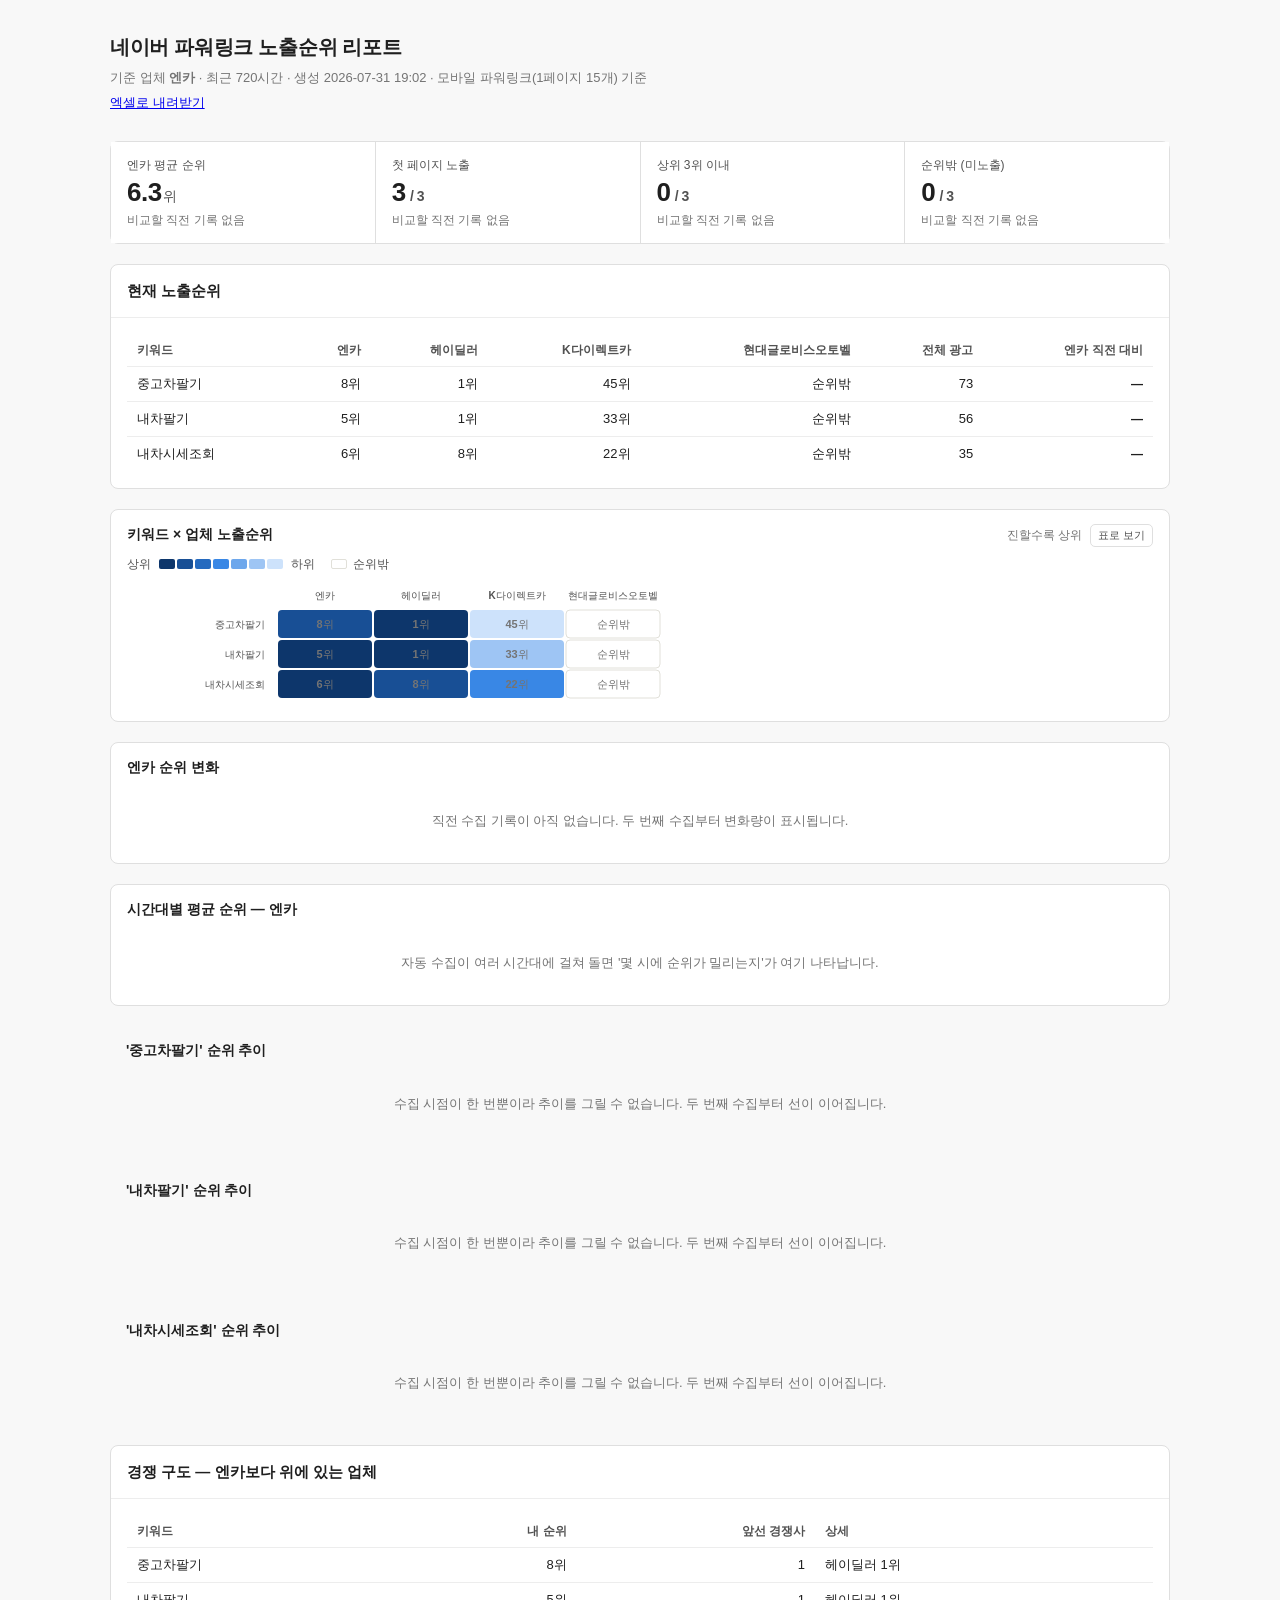
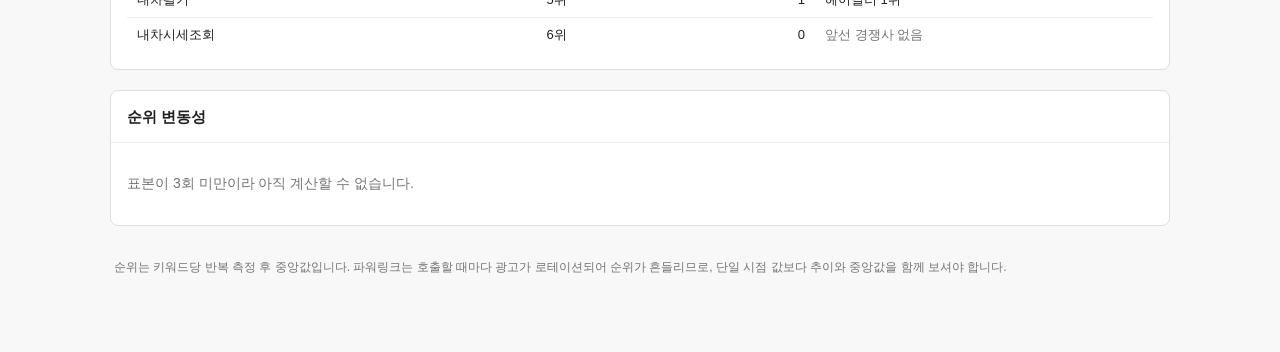
==== docs/index.html @ 8f5a3d75 "GitHub Actions 매시 수집 + Pages 정적 리포트 배포 서버 없이 수집하고 리포트를 굽는 CLI(app.cli)를 추가했다. 이력은 SQLite 대신 JSONL 로 " ====
<!doctype html>
<html lang="ko">
<head>
<meta charset="utf-8" />
<meta name="viewport" content="width=device-width, initial-scale=1" />
<title>파워링크 노출순위 리포트 — 엔카</title>
<style>
:root {
  color-scheme: light;
  --bg: oklch(0.978 0 0);
  --surface: oklch(1 0 0);
  --surface-sunk: oklch(0.962 0 0);
  --line: oklch(0.905 0 0);
  --line-soft: oklch(0.945 0 0);
  --ink: oklch(0.24 0 0);
  --ink-2: oklch(0.44 0 0);
  --ink-3: oklch(0.56 0 0);
  --accent: oklch(0.53 0.155 34);
  --radius: 8px;
}
@media (prefers-color-scheme: dark) {
  :root {
    color-scheme: dark;
    --bg: oklch(0.185 0 0);
    --surface: oklch(0.225 0 0);
    --surface-sunk: oklch(0.205 0 0);
    --line: oklch(0.325 0 0);
    --line-soft: oklch(0.275 0 0);
    --ink: oklch(0.945 0 0);
    --ink-2: oklch(0.80 0 0);
    --ink-3: oklch(0.685 0 0);
    --accent: oklch(0.72 0.14 38);
  }
}
* , *::before, *::after { box-sizing: border-box; }
body {
  margin: 0; background: var(--bg); color: var(--ink);
  font-family: -apple-system, BlinkMacSystemFont, "Segoe UI", "Pretendard",
               "Malgun Gothic", "Apple SD Gothic Neo", Roboto, sans-serif;
  font-size: 0.875rem; line-height: 1.55; -webkit-font-smoothing: antialiased;
}
main { max-width: 1100px; margin: 0 auto; padding: 2rem 1.25rem 4rem; display: grid; gap: 1.25rem; }
header.rpt { display: grid; gap: 0.3125rem; padding-bottom: 0.5rem; }
header.rpt h1 { margin: 0; font-size: 1.25rem; font-weight: 640; letter-spacing: -0.015em; }
header.rpt p { margin: 0; color: var(--ink-3); font-size: 0.8125rem; }
section.card { background: var(--surface); border: 1px solid var(--line); border-radius: var(--radius); }
section.card > h2 {
  margin: 0; padding: 0.875rem 1rem; font-size: 0.9375rem; font-weight: 620;
  border-bottom: 1px solid var(--line-soft);
}
.plain { padding: 1rem; overflow-x: auto; }
.plain table { width: 100%; border-collapse: collapse; font-size: 0.8125rem; }
.plain th, .plain td {
  padding: 0.4375rem 0.625rem; text-align: right; white-space: nowrap;
  border-bottom: 1px solid var(--line-soft);
}
.plain th:first-child, .plain td:first-child { text-align: left; }
.plain thead th { color: var(--ink-2); font-weight: 600; font-size: 0.75rem; }
.plain td { font-variant-numeric: tabular-nums; }
.plain tbody tr:last-child td { border-bottom: 0; }
.muted { color: var(--ink-3); }
.foot { color: var(--ink-3); font-size: 0.75rem; padding: 0 0.25rem; }
.trend-stack { display: grid; gap: 1.25rem; }
@media print {
  body { background: #fff; }
  section.card { break-inside: avoid; border-color: #ddd; }
  .viz-toggle { display: none; }
}
</style>
<style>/* ───────────────────────────────────────────────────────────────────────────
   시각화 토큰 & 차트 크롬.
   index.html 과 단독 HTML 리포트가 같은 파일을 공유한다.

   범주형 팔레트는 validate_palette.js 로 검증했다.
     라이트(표면 #ffffff) : 밝기대·채도·CVD 분리·정상시야 분리 통과,
                            aqua/yellow/magenta 는 3:1 미만 → 직접 라벨 + 표 보기로 보완
     다크 (표면 #1c1c1c) : 전 항목 통과
   슬롯 순서 자체가 CVD 안전장치이므로 임의로 바꾸지 말 것.
   ─────────────────────────────────────────────────────────────────────────── */

.viz {
  --viz-s1: #2a78d6;  /* blue    — 기준 업체 */
  --viz-s2: #eb6834;  /* orange  */
  --viz-s3: #1baf7a;  /* aqua    */
  --viz-s4: #eda100;  /* yellow  */
  --viz-s5: #e87ba4;  /* magenta */
  --viz-s6: #008300;  /* green   */
  --viz-s7: #4a3aa7;  /* violet  */
  --viz-s8: #e34948;  /* red     */

  /* 단일 색상 순차 램프 (히트맵·덤벨). 값이 클수록 진하다. */
  --viz-q1: #cde2fb;
  --viz-q2: #9ec5f4;
  --viz-q3: #6da7ec;
  --viz-q4: #3987e5;
  --viz-q5: #256abf;
  --viz-q6: #184f95;
  --viz-q7: #0d366b;

  --viz-before: #86b6ef;   /* 덤벨: 직전 */
  --viz-after:  #1c5cab;   /* 덤벨: 현재 */

  --viz-good: #006300;     /* 순위 상승 */
  --viz-bad:  #d03b3b;     /* 순위 하락 */

  --viz-ink:   var(--ink, #0b0b0b);
  --viz-ink-2: var(--ink-2, #52514e);
  --viz-muted: var(--ink-3, #898781);
  --viz-grid:  #e1e0d9;
  --viz-axis:  #c3c2b7;
  --viz-surface: var(--surface, #ffffff);
}

@media (prefers-color-scheme: dark) {
  .viz {
    --viz-s1: #3987e5;
    --viz-s2: #d95926;
    --viz-s3: #199e70;
    --viz-s4: #c98500;
    --viz-s5: #d55181;
    --viz-s6: #008300;
    --viz-s7: #9085e9;
    --viz-s8: #e66767;

    --viz-q1: #0d366b;
    --viz-q2: #184f95;
    --viz-q3: #256abf;
    --viz-q4: #3987e5;
    --viz-q5: #6da7ec;
    --viz-q6: #9ec5f4;
    --viz-q7: #cde2fb;

    --viz-before: #256abf;
    --viz-after:  #9ec5f4;

    --viz-good: #0ca30c;
    --viz-bad:  #d03b3b;

    --viz-grid: #2c2c2a;
    --viz-axis: #383835;
  }
}

/* ────────────────────────────────────────────────────────────── 차트 공통 */
.viz svg { display: block; width: 100%; height: auto; overflow: visible; }
.viz text { font-family: inherit; fill: var(--viz-muted); font-size: 10px; }
.viz .v-label { fill: var(--viz-ink-2); font-size: 10px; font-weight: 560; }
.viz .v-grid { stroke: var(--viz-grid); stroke-width: 1; }
.viz .v-axis { stroke: var(--viz-axis); stroke-width: 1; }
.viz .v-thresh { stroke: var(--viz-axis); stroke-width: 1; stroke-dasharray: 4 4; }
.viz .v-line { fill: none; stroke-width: 2; stroke-linejoin: round; stroke-linecap: round; }
.viz .v-dot { stroke: var(--viz-surface); stroke-width: 2; }
.viz .v-hit { fill: transparent; cursor: crosshair; }

.viz-legend {
  display: flex; flex-wrap: wrap; gap: 0.25rem 1rem;
  padding: 0 1rem 0.625rem;
}
.viz-legend button {
  display: inline-flex; align-items: center; gap: 0.375rem;
  background: none; border: 0; padding: 0.125rem 0;
  font-size: 0.75rem; color: var(--viz-ink-2); cursor: pointer;
  border-radius: 3px;
}
.viz-legend button[aria-pressed="false"] { color: var(--viz-muted); opacity: 0.55; }
.viz-legend button:focus-visible { outline: 2px solid var(--accent, #2a78d6); outline-offset: 2px; }
.viz-legend i { width: 10px; height: 10px; border-radius: 3px; flex: none; }

/* 스케일 범례 (순차 램프) */
.viz-scale { display: flex; align-items: center; gap: 0.5rem; padding: 0 1rem 0.625rem; font-size: 0.75rem; color: var(--viz-ink-2); }
.viz-scale .ramp { display: flex; gap: 2px; }
.viz-scale .ramp i { width: 16px; height: 10px; border-radius: 2px; }

/* 툴팁 */
.viz-tip {
  position: fixed; z-index: 500; pointer-events: none;
  padding: 0.4375rem 0.5625rem;
  background: var(--viz-ink); color: var(--viz-surface);
  border-radius: 5px; font-size: 0.75rem; line-height: 1.45;
  white-space: nowrap; opacity: 0;
  transition: opacity 120ms ease-out;
  box-shadow: 0 2px 10px rgba(0, 0, 0, 0.18);
}
.viz-tip.on { opacity: 1; }
.viz-tip b { font-weight: 620; }
.viz-tip .row { display: flex; align-items: center; gap: 0.375rem; }
.viz-tip .row i { width: 8px; height: 8px; border-radius: 2px; flex: none; }

/* 차트 ↔ 표 전환 */
.viz-head { display: flex; align-items: center; gap: 0.5rem; padding: 0.875rem 1rem 0.5rem; }
.viz-head h3 { margin: 0; font-size: 0.875rem; font-weight: 620; }
.viz-head .spacer { flex: 1; }
.viz-head .note { margin: 0; padding: 0; border: 0; background: none; font-size: 0.75rem; color: var(--viz-muted); }
.viz-toggle {
  background: none; border: 1px solid var(--line, #ddd); border-radius: 5px;
  padding: 0.1875rem 0.4375rem; font-size: 0.6875rem; color: var(--viz-ink-2); cursor: pointer;
}
.viz-toggle:hover { border-color: var(--viz-ink-2); }
.viz-toggle:focus-visible { outline: 2px solid var(--accent, #2a78d6); outline-offset: 1px; }

.viz-table { padding: 0 1rem 1rem; overflow-x: auto; }
.viz-table table { width: 100%; border-collapse: collapse; font-size: 0.75rem; }
.viz-table th, .viz-table td {
  padding: 0.3125rem 0.5rem; text-align: right; white-space: nowrap;
  border-bottom: 1px solid var(--viz-grid);
}
.viz-table th:first-child, .viz-table td:first-child { text-align: left; }
.viz-table thead th { color: var(--viz-ink-2); font-weight: 600; }
.viz-table td { font-variant-numeric: tabular-nums; color: var(--viz-ink); }

/* 증감 표기 — 색만으로 뜻을 전달하지 않도록 항상 화살표 + 숫자를 함께 쓴다 */
.viz-delta { font-variant-numeric: tabular-nums; font-size: 0.75rem; font-weight: 560; }
.viz-delta.up { color: var(--viz-good); }
.viz-delta.down { color: var(--viz-bad); }
.viz-delta.flat { color: var(--viz-muted); }

/* KPI 스탯 타일 */
.kpis { display: grid; grid-template-columns: repeat(auto-fit, minmax(180px, 1fr)); gap: 1px; background: var(--line, #e5e5e5); }
.kpi { background: var(--viz-surface); padding: 0.875rem 1rem; display: grid; gap: 0.1875rem; }
.kpi .k-label { font-size: 0.75rem; color: var(--viz-ink-2); }
.kpi .k-value { font-size: 1.625rem; font-weight: 620; line-height: 1.15; letter-spacing: -0.02em; }
.kpi .k-value small { font-size: 0.875rem; font-weight: 560; color: var(--viz-ink-2); margin-left: 1px; }
.kpi .k-foot { display: flex; align-items: center; gap: 0.5rem; min-height: 18px; }
.kpi .k-spark { display: block; width: 72px; height: 18px; flex: none; }

/* ─────────────────────────────────────────────────── 데이터가 도착하는 모션
   선은 왼쪽에서 오른쪽으로 그려지고(시간순), 덤벨의 '현재' 점은 '직전' 자리에서
   실제 이동 거리만큼 밀려온다. 값의 변화가 곧 움직임이라 장식이 아니다.
   pathLength="1" 을 쓰므로 경로 길이와 무관하게 같은 속도로 그려진다.        */
@keyframes viz-draw { from { stroke-dashoffset: 1; } to { stroke-dashoffset: 0; } }
@keyframes viz-appear { from { opacity: 0; } to { opacity: 1; } }
@keyframes viz-shift { from { transform: translateX(var(--from, 0)); } to { transform: translateX(0); } }
@keyframes viz-cell { from { opacity: 0; transform: scale(0.94); } to { opacity: 1; transform: none; } }

.viz .v-line {
  stroke-dasharray: 1;
  animation: viz-draw 620ms cubic-bezier(0.16, 1, 0.3, 1) both;
}
.viz .v-dot { animation: viz-appear 260ms ease-out 380ms both; }
.viz .v-label { animation: viz-appear 320ms ease-out 520ms both; }

.viz .v-move { animation: viz-shift 520ms cubic-bezier(0.16, 1, 0.3, 1) 120ms both; }
/* SVG 도형은 transform-box 를 지정해야 자기 중심을 기준으로 커진다 */
.viz .v-cell {
  transform-box: fill-box; transform-origin: center;
  animation: viz-cell 300ms cubic-bezier(0.16, 1, 0.3, 1) both;
}

@media (prefers-reduced-motion: reduce) {
  .viz-tip { transition: none; }
  /* 끝 상태는 반드시 남는다 — 모션이 꺼졌다고 선이 사라지면 안 된다 */
  .viz .v-line { stroke-dasharray: none; animation: none; }
  .viz .v-dot, .viz .v-label, .viz .v-move, .viz .v-cell { animation: none; }
}
</style>
</head>
<body>
<main>
  <header class="rpt">
    <h1>네이버 파워링크 노출순위 리포트</h1>
    <p>기준 업체 <strong>엔카</strong> · 최근 720시간 ·
       생성 2026-07-31 19:02 · 모바일 파워링크(1페이지 15개) 기준</p>
    <p><a href="report.xlsx" download>엑셀로 내려받기</a></p>
  </header>

  <section class="card viz" id="kpi"></section>

  <section class="card">
    <h2>현재 노출순위</h2>
    <div class="plain"><table><thead><tr><th>키워드</th><th>엔카</th><th>헤이딜러</th><th>K다이렉트카</th><th>현대글로비스오토벨</th><th>전체 광고</th><th>엔카 직전 대비</th></tr></thead><tbody><tr><td>중고차팔기</td><td>8위</td><td>1위</td><td>45위</td><td>순위밖</td><td>73</td><td><span class="viz-delta flat">—</span></td></tr><tr><td>내차팔기</td><td>5위</td><td>1위</td><td>33위</td><td>순위밖</td><td>56</td><td><span class="viz-delta flat">—</span></td></tr><tr><td>내차시세조회</td><td>6위</td><td>8위</td><td>22위</td><td>순위밖</td><td>35</td><td><span class="viz-delta flat">—</span></td></tr></tbody></table></div>
  </section>

  <section class="card viz" id="heatmap"></section>
  <section class="card viz" id="dumbbell"></section>

  <section class="card viz" id="hourly"></section>
  

  <div class="trend-stack"><div class="card viz" data-trend="중고차팔기"></div><div class="card viz" data-trend="내차팔기"></div><div class="card viz" data-trend="내차시세조회"></div></div>

  <section class="card">
    <h2>경쟁 구도 — 엔카보다 위에 있는 업체</h2>
    <div class="plain"><table><thead><tr><th>키워드</th><th>내 순위</th><th>앞선 경쟁사</th><th style='text-align:left'>상세</th></tr></thead><tbody><tr><td>중고차팔기</td><td>8위</td><td>1</td><td style='text-align:left'>헤이딜러 1위</td></tr><tr><td>내차팔기</td><td>5위</td><td>1</td><td style='text-align:left'>헤이딜러 1위</td></tr><tr><td>내차시세조회</td><td>6위</td><td>0</td><td style='text-align:left'><span class="muted">앞선 경쟁사 없음</span></td></tr></tbody></table></div>
  </section>

  <section class="card">
    <h2>순위 변동성</h2>
    <div class="plain"><p class="muted">표본이 3회 미만이라 아직 계산할 수 없습니다.</p></div>
  </section>

  <p class="foot">
    순위는 키워드당 반복 측정 후 중앙값입니다. 파워링크는 호출할 때마다 광고가 로테이션되어
    순위가 흔들리므로, 단일 시점 값보다 추이와 중앙값을 함께 보셔야 합니다.
  </p>
</main>

<script>/* ───────────────────────────────────────────────────────────────────────────
   공용 차트 모듈 (의존성 없음).
   웹 대시보드(index.html)와 단독 HTML 리포트가 같은 코드를 쓴다.

   모든 차트는 (1) 범례, (2) 호버 툴팁, (3) 표 보기 쌍둥이를 함께 낸다.
   라이트 모드에서 3:1 미만인 슬롯이 있어 직접 라벨 + 표 보기가 필수다.
   ─────────────────────────────────────────────────────────────────────────── */
(function (global) {
  "use strict";

  const SLOTS = 8;
  const esc = (s) => String(s ?? "").replace(/[&<>"']/g, (c) =>
    ({ "&": "&amp;", "<": "&lt;", ">": "&gt;", '"': "&quot;", "'": "&#39;" }[c]));
  const uid = (() => { let n = 0; return () => `viz${++n}`; })();

  /* 색은 개체(업체)에 붙는다. 필터로 계열이 빠져도 남은 계열의 색은 그대로다. */
  function colorOf(name, order) {
    const i = order.indexOf(name);
    return `var(--viz-s${((i < 0 ? order.length : i) % SLOTS) + 1})`;
  }

  const RANK_OUT_LABEL = "순위밖";
  const fmtRank = (r) => (r === null || r === undefined ? RANK_OUT_LABEL : `${r}위`);
  const hhmm = (iso) => {
    const d = new Date(iso);
    return `${String(d.getHours()).padStart(2, "0")}:${String(d.getMinutes()).padStart(2, "0")}`;
  };
  const mmdd = (iso) => {
    const d = new Date(iso);
    return `${d.getMonth() + 1}/${d.getDate()}`;
  };

  /* ─────────────────────────────────────────────────────────────── 툴팁 */
  let tipEl = null;
  function tip() {
    if (!tipEl) {
      tipEl = document.createElement("div");
      tipEl.className = "viz-tip";
      document.body.appendChild(tipEl);
    }
    return tipEl;
  }
  function showTip(html, ev) {
    const t = tip();
    t.innerHTML = html;
    t.classList.add("on");
    const pad = 12;
    const r = t.getBoundingClientRect();
    let x = ev.clientX + pad;
    let y = ev.clientY + pad;
    if (x + r.width > window.innerWidth - 8) x = ev.clientX - r.width - pad;
    if (y + r.height > window.innerHeight - 8) y = ev.clientY - r.height - pad;
    t.style.left = `${Math.max(8, x)}px`;
    t.style.top = `${Math.max(8, y)}px`;
  }
  function hideTip() { if (tipEl) tipEl.classList.remove("on"); }

  /* ───────────────────────────────────────────────────────── 공통 조립 */
  function shell(el, { title, note, legend, svg, table, ariaLabel }) {
    const id = uid();
    el.classList.add("viz");
    el.innerHTML = `
      <div class="viz-head">
        <h3>${esc(title)}</h3>
        <div class="spacer"></div>
        ${note ? `<p class="note">${note}</p>` : ""}
        <button class="viz-toggle" type="button" aria-expanded="false" aria-controls="${id}">표로 보기</button>
      </div>
      ${legend || ""}
      <div class="viz-plot" style="padding:0 1rem 1rem">
        <svg viewBox="${svg.viewBox}" role="img" aria-label="${esc(ariaLabel || title)}"
             style="aspect-ratio:${svg.ratio}${svg.maxWidth ? `;max-width:${svg.maxWidth}px` : ""}">${svg.body}</svg>
      </div>
      <div class="viz-table" id="${id}" hidden>${table}</div>`;

    const btn = el.querySelector(".viz-toggle");
    const tableEl = el.querySelector(`#${id}`);
    const plot = el.querySelector(".viz-plot");
    btn.addEventListener("click", () => {
      const open = tableEl.hidden;
      tableEl.hidden = !open;
      plot.hidden = open;
      btn.setAttribute("aria-expanded", String(open));
      btn.textContent = open ? "차트로 보기" : "표로 보기";
    });
    el.addEventListener("mouseleave", hideTip);
    return el;
  }

  function legendBox(names, order, onToggle) {
    const items = names.map((n) =>
      `<button type="button" data-name="${esc(n)}" aria-pressed="true">
         <i style="background:${colorOf(n, order)}"></i>${esc(n)}
       </button>`).join("");
    return `<div class="viz-legend" data-toggle="${onToggle ? "1" : "0"}">${items}</div>`;
  }

  function bindLegend(el, onToggle) {
    if (!onToggle) return;
    el.querySelectorAll(".viz-legend button").forEach((b) => {
      b.addEventListener("click", () => {
        const on = b.getAttribute("aria-pressed") !== "true";
        b.setAttribute("aria-pressed", String(on));
        onToggle(b.dataset.name, on);
      });
    });
  }

  function emptyState(el, title, msg) {
    el.classList.add("viz");
    el.innerHTML = `
      <div class="viz-head"><h3>${esc(title)}</h3></div>
      <div style="padding:1.5rem 1rem 2rem;text-align:center;color:var(--viz-muted);font-size:.8125rem">
        ${esc(msg)}
      </div>`;
  }

  /* ═══════════════════════════════════════════════════ 1. 순위 추이 (라인) */
  function renderTrend(el, opts) {
    const { keyword, series, targets, firstPage = 15 } = opts;
    const names = targets.filter((t) => (series[t] || []).length);
    if (!names.length) {
      return emptyState(el, `'${keyword}' 순위 추이`,
        "이 키워드의 이력이 아직 없습니다. 순위를 한 번 이상 조회하면 그려집니다.");
    }
    const moments = new Set(names.flatMap((n) => series[n].map((p) => p[0])));
    if (moments.size < 2) {
      return emptyState(el, `'${keyword}' 순위 추이`,
        "수집 시점이 한 번뿐이라 추이를 그릴 수 없습니다. 두 번째 수집부터 선이 이어집니다.");
    }

    const W = 1000, H = 300, PL = 46, PR = 58, PT = 14, PB = 30;
    const all = names.flatMap((n) => series[n]);
    const times = all.map((p) => new Date(p[0]).getTime());
    const t0 = Math.min(...times), t1 = Math.max(...times);
    const ranks = all.map((p) => p[1]).filter((v) => v !== null);
    const maxRank = Math.max(firstPage, ...(ranks.length ? ranks : [firstPage]));
    const OUT = maxRank + Math.max(2, Math.round(maxRank * 0.14));

    const x = (t) => (t1 === t0 ? PL + (W - PL - PR) / 2 : PL + ((t - t0) / (t1 - t0)) * (W - PL - PR));
    const y = (r) => PT + (((r === null ? OUT : r) - 1) / (OUT - 1)) * (H - PT - PB);

    const ticks = [...new Set([1, 5, firstPage, maxRank].filter((v) => v >= 1 && v <= maxRank))]
      .sort((a, b) => a - b);
    let body = ticks.map((r) =>
      `<line class="v-grid" x1="${PL}" x2="${W - PR}" y1="${y(r).toFixed(1)}" y2="${y(r).toFixed(1)}"/>
       <text x="${PL - 8}" y="${(y(r) + 3.5).toFixed(1)}" text-anchor="end">${r}위</text>`).join("");

    // 첫 페이지 경계는 그리드가 아니라 기준선이므로 점선 + 라벨로 명시한다.
    body += `<line class="v-thresh" x1="${PL}" x2="${W - PR}" y1="${y(firstPage).toFixed(1)}" y2="${y(firstPage).toFixed(1)}"/>
             <text x="${W - PR + 6}" y="${(y(firstPage) + 3.5).toFixed(1)}">첫 페이지</text>
             <line class="v-thresh" x1="${PL}" x2="${W - PR}" y1="${y(null).toFixed(1)}" y2="${y(null).toFixed(1)}"/>
             <text x="${PL - 8}" y="${(y(null) + 3.5).toFixed(1)}" text-anchor="end">${RANK_OUT_LABEL}</text>`;

    const endLabels = [];
    names.forEach((n) => {
      const pts = series[n].slice().sort((a, b) => new Date(a[0]) - new Date(b[0]));
      const color = colorOf(n, targets);
      const d = pts.map((p, i) => `${i ? "L" : "M"}${x(new Date(p[0]).getTime()).toFixed(1)},${y(p[1]).toFixed(1)}`).join(" ");
      body += `<g data-series="${esc(n)}">
        <path class="v-line" d="${d}" stroke="${color}" pathLength="1"/>
        ${pts.map((p) => `<circle class="v-dot" cx="${x(new Date(p[0]).getTime()).toFixed(1)}"
             cy="${y(p[1]).toFixed(1)}" r="${p[1] === null ? 3 : 4.5}" fill="${color}"
             fill-opacity="${p[1] === null ? 0.45 : 1}"/>`).join("")}
      </g>`;
      // 계열이 4개 이하면 끝점 직접 라벨 (대비가 낮은 슬롯을 보완하는 필수 장치)
      if (names.length <= 4) {
        const last = pts[pts.length - 1];
        endLabels.push({
          name: n,
          x: x(new Date(last[0]).getTime()) + 9,
          y: y(last[1]),
          text: `${n} ${fmtRank(last[1])}`,
        });
      }
    });

    // 같은 순위로 끝나면 라벨이 포개진다. 위에서부터 최소 간격만큼 밀어낸다.
    const GAP = 13;
    endLabels.sort((a, b) => a.y - b.y);
    endLabels.forEach((lab, i) => {
      if (i && lab.y - endLabels[i - 1].y < GAP) lab.y = endLabels[i - 1].y + GAP;
    });
    const overflow = endLabels.length && endLabels[endLabels.length - 1].y - (H - PB);
    if (overflow > 0) endLabels.forEach((lab) => { lab.y -= overflow; });
    endLabels.forEach((lab) => {
      body += `<text class="v-label" data-label="${esc(lab.name)}" x="${lab.x.toFixed(1)}"
                y="${(lab.y + 3.5).toFixed(1)}">${esc(lab.text)}</text>`;
    });

    const stamps = [...new Set(all.map((p) => p[0]))].sort();
    const spanDays = (t1 - t0) / 86400000;
    [0, Math.floor(stamps.length / 2), stamps.length - 1].forEach((i, k) => {
      const s = stamps[i];
      if (!s) return;
      body += `<text x="${x(new Date(s).getTime()).toFixed(1)}" y="${H - 8}"
                text-anchor="${k === 0 ? "start" : k === 2 ? "end" : "middle"}">${
                  spanDays > 1 ? `${mmdd(s)} ${hhmm(s)}` : hhmm(s)}</text>`;
    });

    // 시점별 세로 히트존 — 마우스가 근처에만 가도 그 시점 전체를 읽어준다
    stamps.forEach((s) => {
      const px = x(new Date(s).getTime());
      const half = Math.max(12, (W - PL - PR) / Math.max(1, stamps.length) / 2);
      body += `<rect class="v-hit" data-at="${esc(s)}" x="${(px - half).toFixed(1)}" y="${PT}"
                width="${(half * 2).toFixed(1)}" height="${H - PT - PB}"/>`;
    });

    const rows = stamps.map((s) => `<tr><td>${mmdd(s)} ${hhmm(s)}</td>${
      names.map((n) => {
        const hit = series[n].find((p) => p[0] === s);
        return `<td>${hit ? fmtRank(hit[1]) : "-"}</td>`;
      }).join("")}</tr>`).join("");

    shell(el, {
      title: `'${keyword}' 순위 추이`,
      note: "위로 갈수록 상위 노출",
      legend: legendBox(names, targets, true),
      svg: { viewBox: `0 0 ${W} ${H}`, ratio: `${W}/${H}`, body },
      table: `<table><thead><tr><th>조회시각</th>${names.map((n) => `<th>${esc(n)}</th>`).join("")}</tr></thead>
              <tbody>${rows}</tbody></table>`,
      ariaLabel: `${keyword} 키워드의 업체별 순위 추이`,
    });

    el.querySelectorAll("rect.v-hit").forEach((r) => {
      const at = r.dataset.at;
      const move = (ev) => {
        const lines = names.map((n) => {
          const hit = series[n].find((p) => p[0] === at);
          return `<div class="row"><i style="background:${colorOf(n, targets)}"></i>${esc(n)} <b>${
            hit ? fmtRank(hit[1]) : "-"}</b></div>`;
        }).join("");
        showTip(`<b>${mmdd(at)} ${hhmm(at)}</b>${lines}`, ev);
      };
      r.addEventListener("mousemove", move);
      r.addEventListener("mouseenter", move);
    });

    bindLegend(el, (name, on) => {
      el.querySelectorAll(`[data-series="${CSS.escape(name)}"], [data-label="${CSS.escape(name)}"]`)
        .forEach((node) => { node.style.display = on ? "" : "none"; });
    });
  }

  /* ═══════════════════════════════════════════ 2. 직전 대비 변화 (덤벨) */
  function renderDumbbell(el, opts) {
    const { current, primary, firstPage = 15 } = opts;
    const rows = current
      .map((r) => ({ keyword: r.keyword, ...(r.ranks[primary] || {}) }))
      .filter((r) => r.rank !== undefined && (r.rank !== null || r.prev !== null));
    const movable = rows.filter((r) => r.prev !== null && r.prev !== undefined);
    if (!movable.length) {
      return emptyState(el, `${primary} 순위 변화`,
        "직전 수집 기록이 아직 없습니다. 두 번째 수집부터 변화량이 표시됩니다.");
    }

    const ROW = 26, PT = 24, PB = 26, PL = 118, PR = 74, W = 1000;
    const H = PT + PB + movable.length * ROW;
    const vals = movable.flatMap((r) => [r.rank, r.prev]).filter((v) => v !== null);
    const maxRank = Math.max(firstPage, ...vals);
    const OUT = maxRank + Math.max(2, Math.round(maxRank * 0.12));
    const x = (r) => PL + (((r === null ? OUT : r) - 1) / (OUT - 1)) * (W - PL - PR);

    const ticks = [...new Set([1, 5, firstPage, maxRank])].filter((v) => v <= maxRank).sort((a, b) => a - b);
    let body = ticks.map((r) =>
      `<line class="${r === firstPage ? "v-thresh" : "v-grid"}" x1="${x(r).toFixed(1)}" x2="${x(r).toFixed(1)}" y1="${PT - 8}" y2="${H - PB + 4}"/>
       <text x="${x(r).toFixed(1)}" y="${PT - 12}" text-anchor="middle">${r}위</text>`).join("");
    body += `<text x="${x(null).toFixed(1)}" y="${PT - 12}" text-anchor="middle">${RANK_OUT_LABEL}</text>`;

    movable.forEach((r, i) => {
      const cy = PT + i * ROW + ROW / 2;
      const x1 = x(r.prev), x2 = x(r.rank);
      const improved = r.delta !== null && r.delta > 0;
      body += `
        <text class="v-label" x="${PL - 10}" y="${cy + 3.5}" text-anchor="end">${esc(r.keyword)}</text>
        <path class="v-line" d="M${x1.toFixed(1)},${cy}L${x2.toFixed(1)},${cy}" pathLength="1"
              stroke="var(--viz-axis)" stroke-width="2" stroke-linecap="round"/>
        <circle class="v-dot" cx="${x1.toFixed(1)}" cy="${cy}" r="4.5" fill="var(--viz-before)"/>
        <circle class="v-dot v-move" style="--from:${(x1 - x2).toFixed(1)}px"
                cx="${x2.toFixed(1)}" cy="${cy}" r="5.5" fill="var(--viz-after)"/>
        <text class="v-label" x="${W - PR + 10}" y="${cy + 3.5}"
              fill="${r.delta === null ? "var(--viz-muted)" : improved ? "var(--viz-good)" : r.delta === 0 ? "var(--viz-muted)" : "var(--viz-bad)"}">${
          r.delta === null ? "—" : r.delta === 0 ? "변화 없음" : `${improved ? "▲" : "▼"} ${Math.abs(r.delta)}`}</text>
        <rect class="v-hit" data-i="${i}" x="${PL}" y="${cy - ROW / 2}" width="${W - PL - PR}" height="${ROW}"/>`;
    });

    shell(el, {
      title: `${primary} 순위 변화 (직전 수집 대비)`,
      note: "옅은 점 = 직전, 진한 점 = 현재",
      legend: `<div class="viz-legend">
          <button type="button" aria-pressed="true" tabindex="-1"><i style="background:var(--viz-before)"></i>직전</button>
          <button type="button" aria-pressed="true" tabindex="-1"><i style="background:var(--viz-after)"></i>현재</button>
        </div>`,
      svg: { viewBox: `0 0 ${W} ${H}`, ratio: `${W}/${H}`, body },
      table: `<table><thead><tr><th>키워드</th><th>직전</th><th>현재</th><th>변화</th></tr></thead><tbody>${
        movable.map((r) => `<tr><td>${esc(r.keyword)}</td><td>${fmtRank(r.prev)}</td><td>${fmtRank(r.rank)}</td>
          <td>${r.delta === null ? "-" : r.delta === 0 ? "0" : (r.delta > 0 ? "▲ " : "▼ ") + Math.abs(r.delta)}</td></tr>`).join("")
      }</tbody></table>`,
      ariaLabel: `${primary}의 키워드별 직전 수집 대비 순위 변화`,
    });

    el.querySelectorAll("rect.v-hit").forEach((rect) => {
      const r = movable[Number(rect.dataset.i)];
      const move = (ev) => showTip(
        `<b>${esc(r.keyword)}</b><div class="row"><i style="background:var(--viz-before)"></i>직전 <b>${fmtRank(r.prev)}</b></div>
         <div class="row"><i style="background:var(--viz-after)"></i>현재 <b>${fmtRank(r.rank)}</b></div>`, ev);
      rect.addEventListener("mousemove", move);
      rect.addEventListener("mouseenter", move);
    });
  }

  /* ═══════════════════════════════════════ 3. 키워드 × 업체 (히트맵) */
  const RAMP = ["--viz-q7", "--viz-q6", "--viz-q5", "--viz-q4", "--viz-q3", "--viz-q2", "--viz-q1"];

  function rampColor(rank, maxRank) {
    if (rank === null || rank === undefined) return "var(--viz-surface)";
    const span = Math.max(1, maxRank - 1);
    const idx = Math.min(RAMP.length - 1, Math.floor(((rank - 1) / span) * RAMP.length));
    return `var(${RAMP[idx]})`;
  }
  // 진한 칸 위의 글자는 흰색이어야 읽힌다 (램프 앞쪽 3단계).
  const rampInk = (rank, maxRank) => {
    if (rank === null || rank === undefined) return "var(--viz-muted)";
    const span = Math.max(1, maxRank - 1);
    return Math.floor(((rank - 1) / span) * RAMP.length) < 3 ? "#ffffff" : "var(--viz-ink)";
  };

  function renderHeatmap(el, opts) {
    const { heatmap, firstPage = 15 } = opts;
    const { keywords, targets, cells } = heatmap;
    if (!keywords.length || !targets.length) {
      return emptyState(el, "키워드 × 업체 순위", "표시할 데이터가 없습니다.");
    }
    const maxRank = Math.max(firstPage, heatmap.max || firstPage);

    const CW = 96, CH = 30, PL = 150, PT = 26, W = PL + targets.length * CW + 8;
    const H = PT + keywords.length * CH + 6;

    let body = targets.map((t, c) =>
      `<text class="v-label" x="${PL + c * CW + CW / 2}" y="${PT - 10}" text-anchor="middle">${esc(t)}</text>`).join("");

    keywords.forEach((kw, r) => {
      body += `<text class="v-label" x="${PL - 12}" y="${PT + r * CH + CH / 2 + 3.5}" text-anchor="end">${esc(kw)}</text>`;
      targets.forEach((t, c) => {
        const v = cells[r][c];
        // 칸 사이 2px 간격 — 테두리를 그리지 않고 표면색으로 띄운다.
        // 격자가 격자로 나타나는 순간이라 행 단위 스태거만 준다(최대 200ms).
        body += `<rect class="v-cell" style="animation-delay:${Math.min(r, 8) * 25}ms"
                   x="${PL + c * CW + 1}" y="${PT + r * CH + 1}" width="${CW - 2}" height="${CH - 2}"
                   rx="4" fill="${rampColor(v, maxRank)}"
                   ${v === null ? 'stroke="var(--viz-grid)" stroke-width="1"' : ""}/>
                 <text x="${PL + c * CW + CW / 2}" y="${PT + r * CH + CH / 2 + 3.5}" text-anchor="middle"
                   fill="${rampInk(v, maxRank)}" style="font-size:11px;font-weight:560">${fmtRank(v)}</text>
                 <rect class="v-hit" data-r="${r}" data-c="${c}" x="${PL + c * CW}" y="${PT + r * CH}"
                   width="${CW}" height="${CH}"/>`;
      });
    });

    shell(el, {
      title: "키워드 × 업체 노출순위",
      note: "진할수록 상위",
      legend: `<div class="viz-scale"><span>상위</span><span class="ramp">${
        RAMP.map((v) => `<i style="background:var(${v})"></i>`).join("")}</span><span>하위</span>
        <span style="margin-left:.5rem;display:inline-flex;align-items:center;gap:.375rem">
          <i style="width:16px;height:10px;border-radius:2px;border:1px solid var(--viz-grid);display:inline-block"></i>${RANK_OUT_LABEL}</span></div>`,
      // 칸 크기가 고정이라 늘려 봐야 글자만 커진다. 고유 폭에서 멈춘다.
      svg: { viewBox: `0 0 ${W} ${H}`, ratio: `${W}/${H}`, maxWidth: W, body },
      table: `<table><thead><tr><th>키워드</th>${targets.map((t) => `<th>${esc(t)}</th>`).join("")}</tr></thead>
              <tbody>${keywords.map((kw, r) => `<tr><td>${esc(kw)}</td>${
                cells[r].map((v) => `<td>${fmtRank(v)}</td>`).join("")}</tr>`).join("")}</tbody></table>`,
      ariaLabel: "키워드별 업체 노출순위 히트맵",
    });

    el.querySelectorAll("rect.v-hit").forEach((rect) => {
      const r = Number(rect.dataset.r), c = Number(rect.dataset.c);
      const move = (ev) => showTip(
        `<b>${esc(keywords[r])}</b><div class="row">${esc(targets[c])} <b>${fmtRank(cells[r][c])}</b></div>`, ev);
      rect.addEventListener("mousemove", move);
      rect.addEventListener("mouseenter", move);
    });
  }

  /* ══════════════════════════════════════ 4. 시간대별 평균 순위 (막대) */
  function renderHourly(el, opts) {
    const { hourly, primary, firstPage = 15 } = opts;
    const vals = hourly.series[primary] || [];
    const filled = vals.filter((v) => v !== null);
    if (filled.length < 2) {
      return emptyState(el, `시간대별 평균 순위 — ${primary}`,
        "자동 수집이 여러 시간대에 걸쳐 돌면 '몇 시에 순위가 밀리는지'가 여기 나타납니다.");
    }

    const W = 1000, H = 250, PL = 42, PR = 14, PT = 16, PB = 34;
    const maxRank = Math.max(firstPage, ...filled);
    const y = (r) => PT + ((r - 1) / Math.max(1, maxRank - 1)) * (H - PT - PB);
    const slot = (W - PL - PR) / 24;
    const cx = (h) => PL + slot * h + slot / 2;

    const ticks = [...new Set([1, 5, firstPage, Math.round(maxRank)])].filter((v) => v <= maxRank).sort((a, b) => a - b);
    let body = ticks.map((r) =>
      `<line class="${r === firstPage ? "v-thresh" : "v-grid"}" x1="${PL}" x2="${W - PR}" y1="${y(r).toFixed(1)}" y2="${y(r).toFixed(1)}"/>
       <text x="${PL - 8}" y="${(y(r) + 3.5).toFixed(1)}" text-anchor="end">${r}위</text>`).join("");

    const best = hourly.best_hour, worst = hourly.worst_hour;
    hourly.hours.forEach((h) => {
      const v = vals[h];
      body += `<text x="${cx(h).toFixed(1)}" y="${H - 12}" text-anchor="middle">${h % 3 === 0 ? h : ""}</text>`;
      if (v === null) return;
      const isBest = best && best.hour === h, isWorst = worst && worst.hour === h;
      // 위(1위)에서 아래로 내려오는 얇은 스템 + 끝점. 짧을수록 상위.
      body += `<line x1="${cx(h).toFixed(1)}" x2="${cx(h).toFixed(1)}" y1="${PT}" y2="${y(v).toFixed(1)}"
                 stroke="var(--viz-s1)" stroke-width="2" stroke-opacity="${isBest || isWorst ? 1 : 0.45}" stroke-linecap="round"/>
               <circle class="v-dot" cx="${cx(h).toFixed(1)}" cy="${y(v).toFixed(1)}" r="4.5" fill="var(--viz-s1)"/>
               <rect class="v-hit" data-h="${h}" x="${(cx(h) - slot / 2).toFixed(1)}" y="${PT}" width="${slot.toFixed(1)}" height="${H - PT - PB}"/>`;
      if (isBest || isWorst) {
        body += `<text class="v-label" x="${cx(h).toFixed(1)}" y="${(y(v) + 17).toFixed(1)}" text-anchor="middle"
                   fill="${isBest ? "var(--viz-good)" : "var(--viz-bad)"}">${isBest ? "가장 좋음" : "가장 밀림"} ${v}</text>`;
      }
    });
    body += `<text x="${W - PR}" y="${H - 12}" text-anchor="end">시(時)</text>`;

    shell(el, {
      title: `시간대별 평균 순위 — ${primary}`,
      note: "스템이 짧을수록 상위",
      legend: "",
      svg: { viewBox: `0 0 ${W} ${H}`, ratio: `${W}/${H}`, body },
      table: `<table><thead><tr><th>시간</th><th>평균 순위</th><th>표본</th></tr></thead><tbody>${
        hourly.hours.filter((h) => vals[h] !== null)
          .map((h) => `<tr><td>${String(h).padStart(2, "0")}시</td><td>${vals[h]}</td><td>${hourly.counts[h]}</td></tr>`)
          .join("")}</tbody></table>`,
      ariaLabel: `${primary}의 시간대별 평균 노출순위`,
    });

    el.querySelectorAll("rect.v-hit").forEach((rect) => {
      const h = Number(rect.dataset.h);
      const move = (ev) => showTip(
        `<b>${String(h).padStart(2, "0")}시</b><div class="row">평균 <b>${vals[h]}위</b></div>
         <div class="row" style="color:var(--viz-muted)">표본 ${hourly.counts[h]}건</div>`, ev);
      rect.addEventListener("mousemove", move);
      rect.addEventListener("mouseenter", move);
    });
  }

  /* ══════════════════════════════════════════════════ 5. KPI 스탯 타일 */
  function sparkline(values, color) {
    const pts = values.filter((v) => v !== null && v !== undefined);
    if (pts.length < 2) return "";
    const W = 72, H = 18, max = Math.max(...pts), min = Math.min(...pts);
    const span = Math.max(1, max - min);
    const step = W / (values.length - 1);
    const d = values.map((v, i) => {
      if (v === null || v === undefined) return null;
      const y = 2 + ((v - min) / span) * (H - 4); // 값이 작을수록(상위) 위로
      return `${i * step},${y.toFixed(1)}`;
    }).filter(Boolean);
    return `<svg class="k-spark" viewBox="0 0 ${W} ${H}" aria-hidden="true">
      <polyline points="${d.join(" ")}" fill="none" stroke="${color || "var(--viz-s1)"}"
        stroke-width="1.5" stroke-linejoin="round" stroke-linecap="round"/></svg>`;
  }

  /* 색만으로 뜻을 전하지 않도록 화살표 + 숫자 + 단위를 항상 붙인다. */
  function deltaHtml(delta, opts) {
    const { unit = "", invert = false, zero = "변화 없음" } = opts || {};
    if (delta === null || delta === undefined) return `<span class="viz-delta flat">—</span>`;
    if (delta === 0) return `<span class="viz-delta flat">${zero}</span>`;
    const good = invert ? delta < 0 : delta > 0;
    return `<span class="viz-delta ${good ? "up" : "down"}">${delta > 0 ? "▲" : "▼"} ${Math.abs(delta)}${unit}</span>`;
  }

  /* 증감은 직전 기록이 있는 키워드끼리만 비교한다(analytics.kpi 와 같은 기준). */
  function pairedDelta(kpi, key, invert) {
    if (!kpi.compared) return `<span class="viz-delta flat">비교할 직전 기록 없음</span>`;
    return deltaHtml(kpi[`${key}_now`] - kpi[`${key}_prev`], { unit: "개", invert });
  }

  function renderKpis(el, kpi, sparks) {
    if (!kpi || !kpi.keywords) { el.innerHTML = ""; return; }
    const tiles = [
      {
        label: `${kpi.target} 평균 순위`,
        value: kpi.avg_rank === null ? "—" : kpi.avg_rank,
        unit: kpi.avg_rank === null ? "" : "위",
        foot: kpi.compared
          ? deltaHtml(kpi.avg_rank_delta, { unit: "위" })
          : `<span class="viz-delta flat">비교할 직전 기록 없음</span>`,
        spark: sparkline(sparks || []),
      },
      {
        label: "첫 페이지 노출",
        value: kpi.first_page,
        unit: ` / ${kpi.keywords}`,
        foot: pairedDelta(kpi, "first_page"),
      },
      {
        label: "상위 3위 이내",
        value: kpi.top3,
        unit: ` / ${kpi.keywords}`,
        foot: pairedDelta(kpi, "top3"),
      },
      {
        label: "순위밖 (미노출)",
        value: kpi.out,
        unit: ` / ${kpi.keywords}`,
        foot: pairedDelta(kpi, "out", true),
      },
    ];
    el.classList.add("viz");
    el.innerHTML = `<div class="kpis">${tiles.map((t) => `
      <div class="kpi">
        <div class="k-label">${esc(t.label)}</div>
        <div class="k-value">${t.value}${t.unit ? `<small>${esc(t.unit)}</small>` : ""}</div>
        <div class="k-foot">${t.foot}${t.spark || ""}</div>
      </div>`).join("")}</div>`;
  }

  global.Viz = {
    colorOf, fmtRank, esc, sparkline, deltaHtml, hideTip,
    renderTrend, renderDumbbell, renderHeatmap, renderHourly, renderKpis,
  };
})(window);
</script>
<script>
(function () {
  const A = {"generated_at": "2026-07-31T19:02:37", "targets": ["엔카", "헤이딜러", "K다이렉트카", "현대글로비스오토벨"], "primary": "엔카", "first_page": 15, "kpi": {"target": "엔카", "keywords": 3, "compared": 0, "avg_rank": 6.3, "avg_rank_delta": null, "first_page": 3, "first_page_prev": 0, "first_page_now": 0, "top3": 0, "top3_prev": 0, "top3_now": 0, "out": 0, "out_prev": 0, "out_now": 0}, "kpi_spark": [6.3], "current": [{"keyword": "중고차팔기", "total_ads": 73, "fetched_at": "2026-07-31T19:02:34", "ranks": {"엔카": {"rank": 8, "prev": null, "delta": null, "history": [8]}, "헤이딜러": {"rank": 1, "prev": null, "delta": null, "history": [1]}, "K다이렉트카": {"rank": 45, "prev": null, "delta": null, "history": [45]}, "현대글로비스오토벨": {"rank": null, "prev": null, "delta": null, "history": [null]}}}, {"keyword": "내차팔기", "total_ads": 56, "fetched_at": "2026-07-31T19:02:34", "ranks": {"엔카": {"rank": 5, "prev": null, "delta": null, "history": [5]}, "헤이딜러": {"rank": 1, "prev": null, "delta": null, "history": [1]}, "K다이렉트카": {"rank": 33, "prev": null, "delta": null, "history": [33]}, "현대글로비스오토벨": {"rank": null, "prev": null, "delta": null, "history": [null]}}}, {"keyword": "내차시세조회", "total_ads": 35, "fetched_at": "2026-07-31T19:02:34", "ranks": {"엔카": {"rank": 6, "prev": null, "delta": null, "history": [6]}, "헤이딜러": {"rank": 8, "prev": null, "delta": null, "history": [8]}, "K다이렉트카": {"rank": 22, "prev": null, "delta": null, "history": [22]}, "현대글로비스오토벨": {"rank": null, "prev": null, "delta": null, "history": [null]}}}], "heatmap": {"keywords": ["중고차팔기", "내차팔기", "내차시세조회"], "targets": ["엔카", "헤이딜러", "K다이렉트카", "현대글로비스오토벨"], "cells": [[8, 1, 45, null], [5, 1, 33, null], [6, 8, 22, null]], "max": 45}, "hourly": {"hours": [0, 1, 2, 3, 4, 5, 6, 7, 8, 9, 10, 11, 12, 13, 14, 15, 16, 17, 18, 19, 20, 21, 22, 23], "series": {"엔카": [null, null, null, null, null, null, null, null, null, null, null, null, null, null, null, null, null, null, null, 6.3, null, null, null, null], "헤이딜러": [null, null, null, null, null, null, null, null, null, null, null, null, null, null, null, null, null, null, null, 3.3, null, null, null, null], "K다이렉트카": [null, null, null, null, null, null, null, null, null, null, null, null, null, null, null, null, null, null, null, 33.3, null, null, null, null], "현대글로비스오토벨": [null, null, null, null, null, null, null, null, null, null, null, null, null, null, null, null, null, null, null, null, null, null, null, null]}, "counts": [0, 0, 0, 0, 0, 0, 0, 0, 0, 0, 0, 0, 0, 0, 0, 0, 0, 0, 0, 9, 0, 0, 0, 0], "best_hour": {"hour": 19, "avg": 6.3}, "worst_hour": {"hour": 19, "avg": 6.3}}, "volatility": [], "competitive": [{"keyword": "중고차팔기", "rank": 8, "ahead": [{"target": "헤이딜러", "rank": 1}]}, {"keyword": "내차팔기", "rank": 5, "ahead": [{"target": "헤이딜러", "rank": 1}]}, {"keyword": "내차시세조회", "rank": 6, "ahead": []}], "trend": {"중고차팔기": {"엔카": [["2026-07-31T19:02:34", 8]], "헤이딜러": [["2026-07-31T19:02:34", 1]], "K다이렉트카": [["2026-07-31T19:02:34", 45]], "현대글로비스오토벨": [["2026-07-31T19:02:34", null]]}, "내차팔기": {"엔카": [["2026-07-31T19:02:34", 5]], "헤이딜러": [["2026-07-31T19:02:34", 1]], "K다이렉트카": [["2026-07-31T19:02:34", 33]], "현대글로비스오토벨": [["2026-07-31T19:02:34", null]]}, "내차시세조회": {"엔카": [["2026-07-31T19:02:34", 6]], "헤이딜러": [["2026-07-31T19:02:34", 8]], "K다이렉트카": [["2026-07-31T19:02:34", 22]], "현대글로비스오토벨": [["2026-07-31T19:02:34", null]]}}, "sample_count": 12};
  Viz.renderKpis(document.getElementById("kpi"), A.kpi, A.kpi_spark);
  Viz.renderHeatmap(document.getElementById("heatmap"), { heatmap: A.heatmap, firstPage: A.first_page });
  Viz.renderDumbbell(document.getElementById("dumbbell"),
    { current: A.current, primary: A.primary, firstPage: A.first_page });
  Viz.renderHourly(document.getElementById("hourly"),
    { hourly: A.hourly, primary: A.primary, firstPage: A.first_page });
  document.querySelectorAll("[data-trend]").forEach((el) => {
    const kw = el.dataset.trend;
    Viz.renderTrend(el, { keyword: kw, series: A.trend[kw] || {}, targets: A.targets, firstPage: A.first_page });
  });
})();
</script>
</body>
</html>
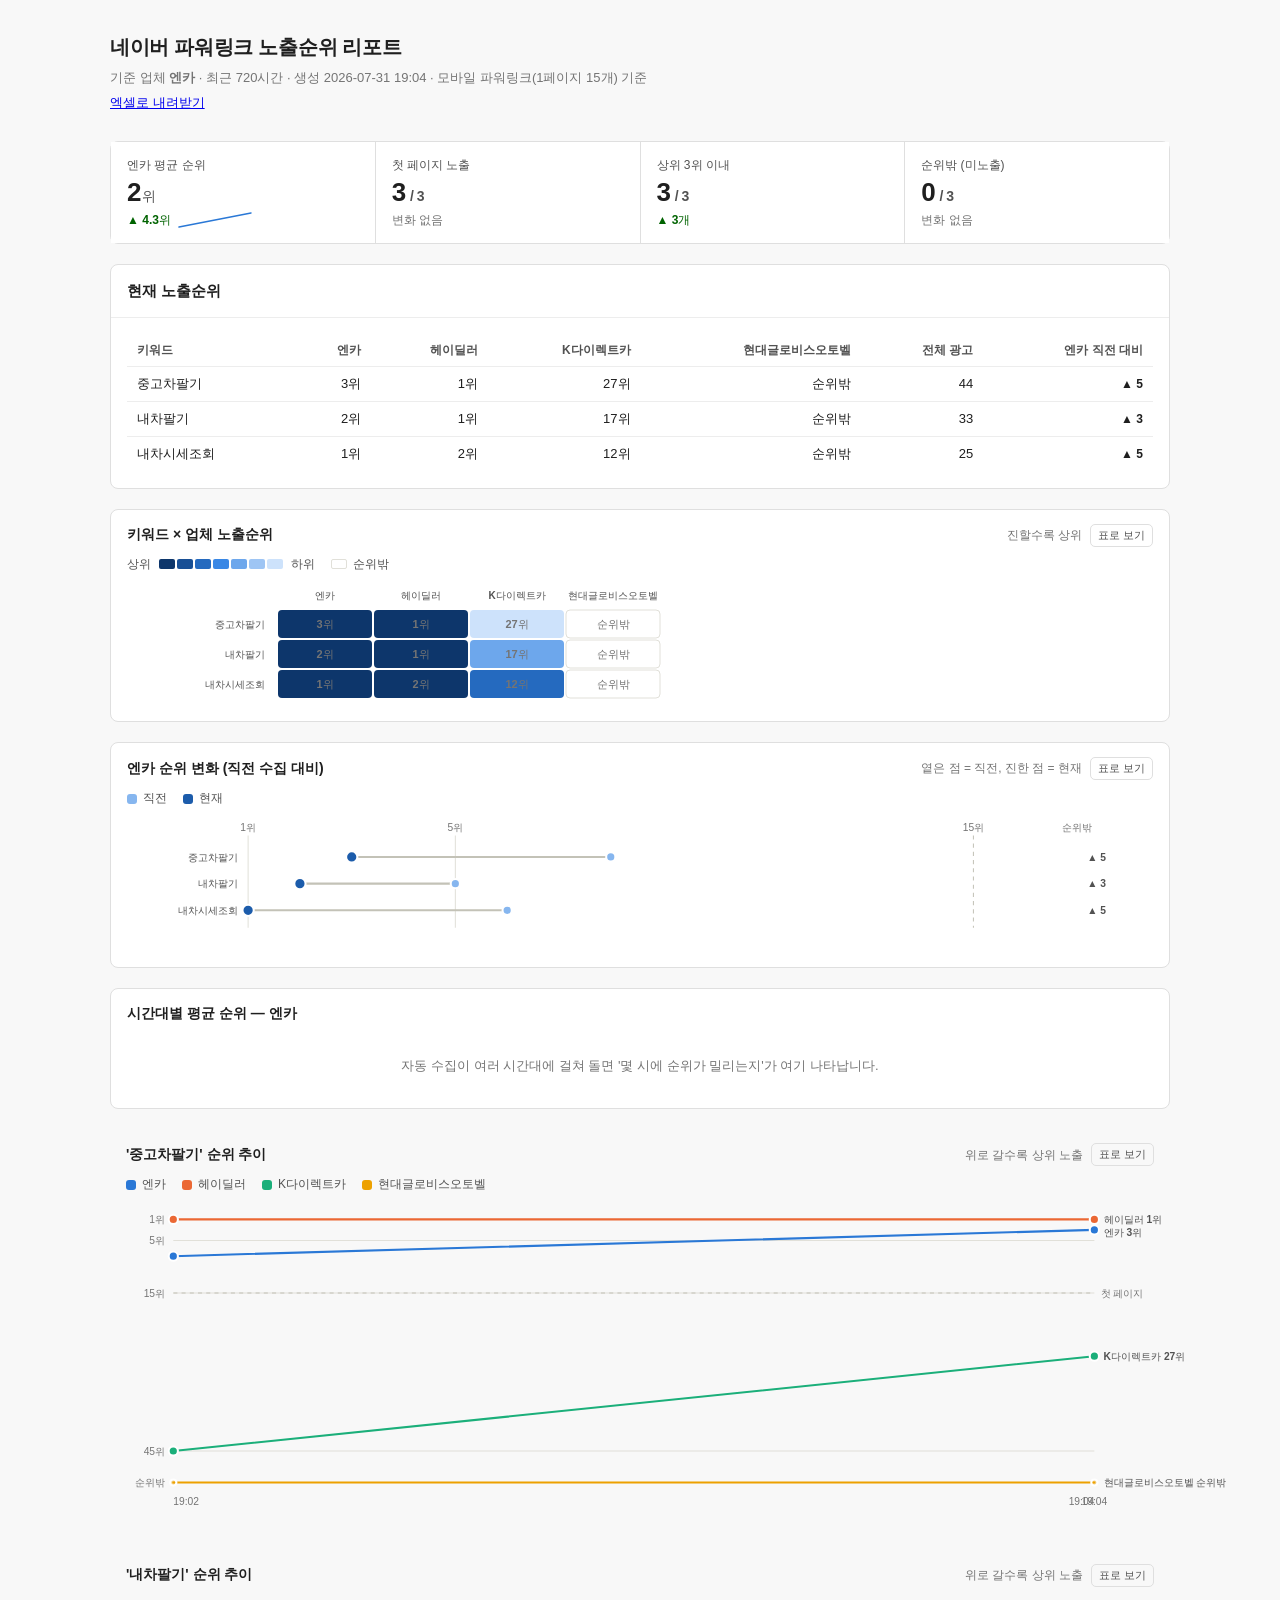
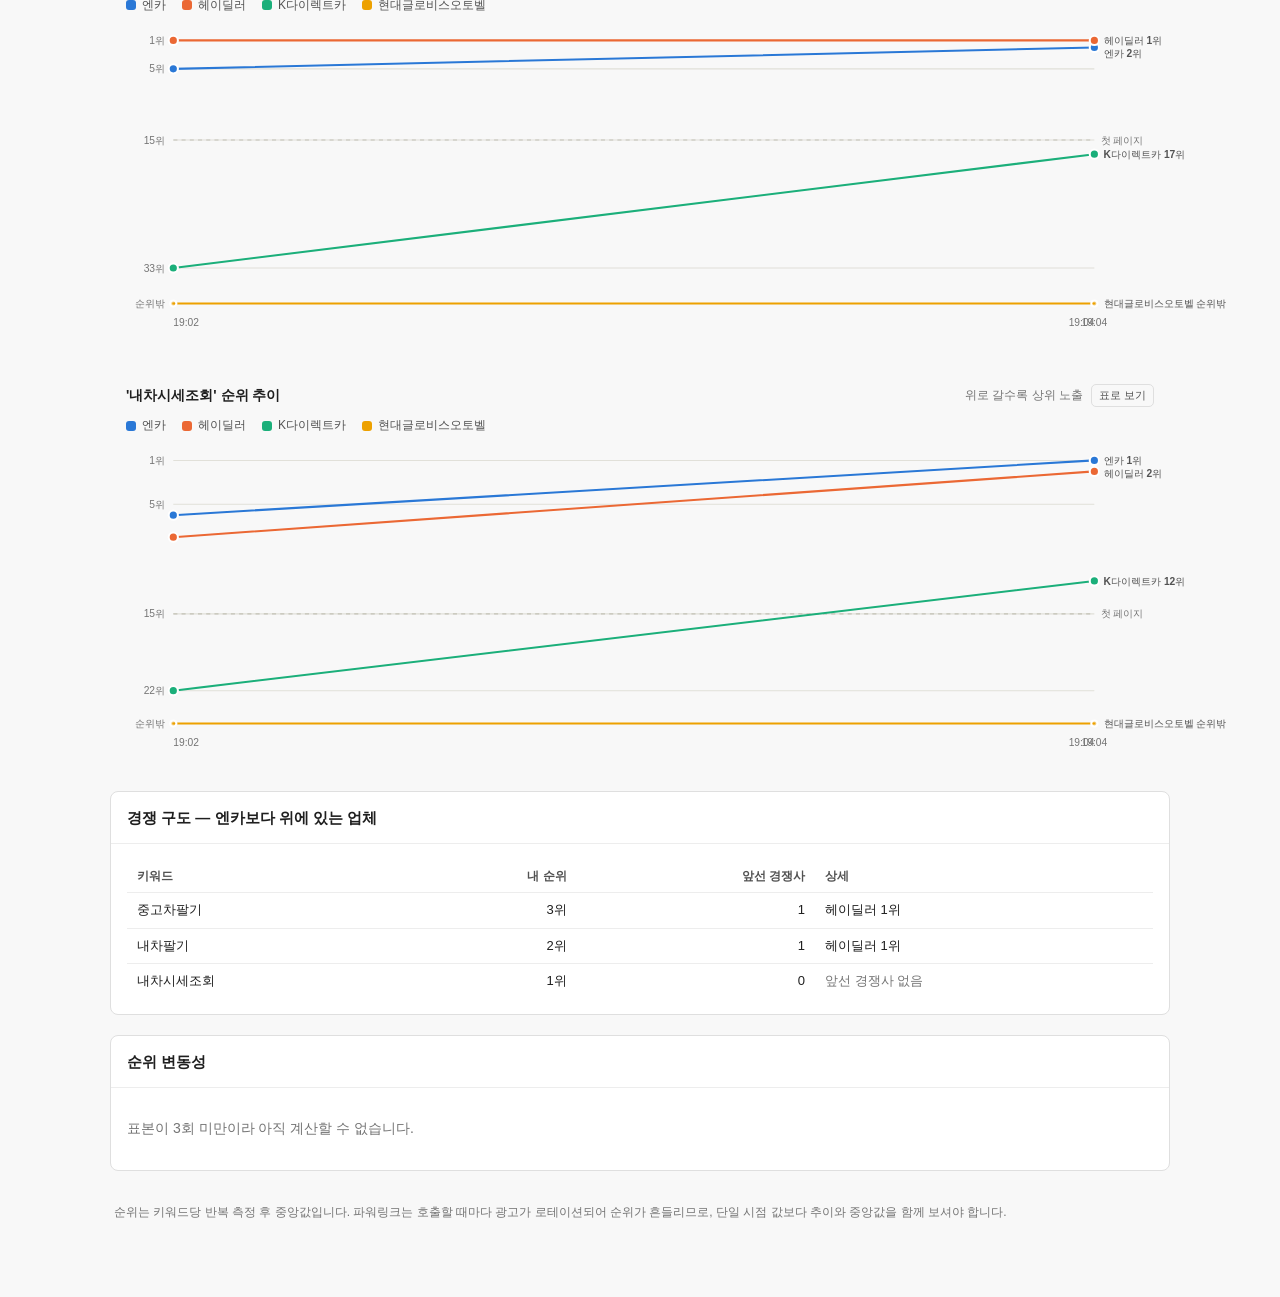
==== commit 6a4e503e: "순위 수집 2026-07-31 19:04 KST" ====
--- a/docs/index.html
+++ b/docs/index.html
@@ -259,7 +259,7 @@
   <header class="rpt">
     <h1>네이버 파워링크 노출순위 리포트</h1>
     <p>기준 업체 <strong>엔카</strong> · 최근 720시간 ·
-       생성 2026-07-31 19:02 · 모바일 파워링크(1페이지 15개) 기준</p>
+       생성 2026-07-31 19:04 · 모바일 파워링크(1페이지 15개) 기준</p>
     <p><a href="report.xlsx" download>엑셀로 내려받기</a></p>
   </header>
 
@@ -267,7 +267,7 @@
 
   <section class="card">
     <h2>현재 노출순위</h2>
-    <div class="plain"><table><thead><tr><th>키워드</th><th>엔카</th><th>헤이딜러</th><th>K다이렉트카</th><th>현대글로비스오토벨</th><th>전체 광고</th><th>엔카 직전 대비</th></tr></thead><tbody><tr><td>중고차팔기</td><td>8위</td><td>1위</td><td>45위</td><td>순위밖</td><td>73</td><td><span class="viz-delta flat">—</span></td></tr><tr><td>내차팔기</td><td>5위</td><td>1위</td><td>33위</td><td>순위밖</td><td>56</td><td><span class="viz-delta flat">—</span></td></tr><tr><td>내차시세조회</td><td>6위</td><td>8위</td><td>22위</td><td>순위밖</td><td>35</td><td><span class="viz-delta flat">—</span></td></tr></tbody></table></div>
+    <div class="plain"><table><thead><tr><th>키워드</th><th>엔카</th><th>헤이딜러</th><th>K다이렉트카</th><th>현대글로비스오토벨</th><th>전체 광고</th><th>엔카 직전 대비</th></tr></thead><tbody><tr><td>중고차팔기</td><td>3위</td><td>1위</td><td>27위</td><td>순위밖</td><td>44</td><td><span class="viz-delta up">▲ 5</span></td></tr><tr><td>내차팔기</td><td>2위</td><td>1위</td><td>17위</td><td>순위밖</td><td>33</td><td><span class="viz-delta up">▲ 3</span></td></tr><tr><td>내차시세조회</td><td>1위</td><td>2위</td><td>12위</td><td>순위밖</td><td>25</td><td><span class="viz-delta up">▲ 5</span></td></tr></tbody></table></div>
   </section>
 
   <section class="card viz" id="heatmap"></section>
@@ -280,7 +280,7 @@
 
   <section class="card">
     <h2>경쟁 구도 — 엔카보다 위에 있는 업체</h2>
-    <div class="plain"><table><thead><tr><th>키워드</th><th>내 순위</th><th>앞선 경쟁사</th><th style='text-align:left'>상세</th></tr></thead><tbody><tr><td>중고차팔기</td><td>8위</td><td>1</td><td style='text-align:left'>헤이딜러 1위</td></tr><tr><td>내차팔기</td><td>5위</td><td>1</td><td style='text-align:left'>헤이딜러 1위</td></tr><tr><td>내차시세조회</td><td>6위</td><td>0</td><td style='text-align:left'><span class="muted">앞선 경쟁사 없음</span></td></tr></tbody></table></div>
+    <div class="plain"><table><thead><tr><th>키워드</th><th>내 순위</th><th>앞선 경쟁사</th><th style='text-align:left'>상세</th></tr></thead><tbody><tr><td>중고차팔기</td><td>3위</td><td>1</td><td style='text-align:left'>헤이딜러 1위</td></tr><tr><td>내차팔기</td><td>2위</td><td>1</td><td style='text-align:left'>헤이딜러 1위</td></tr><tr><td>내차시세조회</td><td>1위</td><td>0</td><td style='text-align:left'><span class="muted">앞선 경쟁사 없음</span></td></tr></tbody></table></div>
   </section>
 
   <section class="card">
@@ -817,7 +817,7 @@
 </script>
 <script>
 (function () {
-  const A = {"generated_at": "2026-07-31T19:02:37", "targets": ["엔카", "헤이딜러", "K다이렉트카", "현대글로비스오토벨"], "primary": "엔카", "first_page": 15, "kpi": {"target": "엔카", "keywords": 3, "compared": 0, "avg_rank": 6.3, "avg_rank_delta": null, "first_page": 3, "first_page_prev": 0, "first_page_now": 0, "top3": 0, "top3_prev": 0, "top3_now": 0, "out": 0, "out_prev": 0, "out_now": 0}, "kpi_spark": [6.3], "current": [{"keyword": "중고차팔기", "total_ads": 73, "fetched_at": "2026-07-31T19:02:34", "ranks": {"엔카": {"rank": 8, "prev": null, "delta": null, "history": [8]}, "헤이딜러": {"rank": 1, "prev": null, "delta": null, "history": [1]}, "K다이렉트카": {"rank": 45, "prev": null, "delta": null, "history": [45]}, "현대글로비스오토벨": {"rank": null, "prev": null, "delta": null, "history": [null]}}}, {"keyword": "내차팔기", "total_ads": 56, "fetched_at": "2026-07-31T19:02:34", "ranks": {"엔카": {"rank": 5, "prev": null, "delta": null, "history": [5]}, "헤이딜러": {"rank": 1, "prev": null, "delta": null, "history": [1]}, "K다이렉트카": {"rank": 33, "prev": null, "delta": null, "history": [33]}, "현대글로비스오토벨": {"rank": null, "prev": null, "delta": null, "history": [null]}}}, {"keyword": "내차시세조회", "total_ads": 35, "fetched_at": "2026-07-31T19:02:34", "ranks": {"엔카": {"rank": 6, "prev": null, "delta": null, "history": [6]}, "헤이딜러": {"rank": 8, "prev": null, "delta": null, "history": [8]}, "K다이렉트카": {"rank": 22, "prev": null, "delta": null, "history": [22]}, "현대글로비스오토벨": {"rank": null, "prev": null, "delta": null, "history": [null]}}}], "heatmap": {"keywords": ["중고차팔기", "내차팔기", "내차시세조회"], "targets": ["엔카", "헤이딜러", "K다이렉트카", "현대글로비스오토벨"], "cells": [[8, 1, 45, null], [5, 1, 33, null], [6, 8, 22, null]], "max": 45}, "hourly": {"hours": [0, 1, 2, 3, 4, 5, 6, 7, 8, 9, 10, 11, 12, 13, 14, 15, 16, 17, 18, 19, 20, 21, 22, 23], "series": {"엔카": [null, null, null, null, null, null, null, null, null, null, null, null, null, null, null, null, null, null, null, 6.3, null, null, null, null], "헤이딜러": [null, null, null, null, null, null, null, null, null, null, null, null, null, null, null, null, null, null, null, 3.3, null, null, null, null], "K다이렉트카": [null, null, null, null, null, null, null, null, null, null, null, null, null, null, null, null, null, null, null, 33.3, null, null, null, null], "현대글로비스오토벨": [null, null, null, null, null, null, null, null, null, null, null, null, null, null, null, null, null, null, null, null, null, null, null, null]}, "counts": [0, 0, 0, 0, 0, 0, 0, 0, 0, 0, 0, 0, 0, 0, 0, 0, 0, 0, 0, 9, 0, 0, 0, 0], "best_hour": {"hour": 19, "avg": 6.3}, "worst_hour": {"hour": 19, "avg": 6.3}}, "volatility": [], "competitive": [{"keyword": "중고차팔기", "rank": 8, "ahead": [{"target": "헤이딜러", "rank": 1}]}, {"keyword": "내차팔기", "rank": 5, "ahead": [{"target": "헤이딜러", "rank": 1}]}, {"keyword": "내차시세조회", "rank": 6, "ahead": []}], "trend": {"중고차팔기": {"엔카": [["2026-07-31T19:02:34", 8]], "헤이딜러": [["2026-07-31T19:02:34", 1]], "K다이렉트카": [["2026-07-31T19:02:34", 45]], "현대글로비스오토벨": [["2026-07-31T19:02:34", null]]}, "내차팔기": {"엔카": [["2026-07-31T19:02:34", 5]], "헤이딜러": [["2026-07-31T19:02:34", 1]], "K다이렉트카": [["2026-07-31T19:02:34", 33]], "현대글로비스오토벨": [["2026-07-31T19:02:34", null]]}, "내차시세조회": {"엔카": [["2026-07-31T19:02:34", 6]], "헤이딜러": [["2026-07-31T19:02:34", 8]], "K다이렉트카": [["2026-07-31T19:02:34", 22]], "현대글로비스오토벨": [["2026-07-31T19:02:34", null]]}}, "sample_count": 12};
+  const A = {"generated_at": "2026-07-31T19:04:19", "targets": ["엔카", "헤이딜러", "K다이렉트카", "현대글로비스오토벨"], "primary": "엔카", "first_page": 15, "kpi": {"target": "엔카", "keywords": 3, "compared": 3, "avg_rank": 2.0, "avg_rank_delta": 4.3, "first_page": 3, "first_page_prev": 3, "first_page_now": 3, "top3": 3, "top3_prev": 0, "top3_now": 3, "out": 0, "out_prev": 0, "out_now": 0}, "kpi_spark": [6.3, 2.0], "current": [{"keyword": "중고차팔기", "total_ads": 44, "fetched_at": "2026-07-31T19:04:17", "ranks": {"엔카": {"rank": 3, "prev": 8, "delta": 5, "history": [8, 3]}, "헤이딜러": {"rank": 1, "prev": 1, "delta": 0, "history": [1, 1]}, "K다이렉트카": {"rank": 27, "prev": 45, "delta": 18, "history": [45, 27]}, "현대글로비스오토벨": {"rank": null, "prev": null, "delta": null, "history": [null, null]}}}, {"keyword": "내차팔기", "total_ads": 33, "fetched_at": "2026-07-31T19:04:17", "ranks": {"엔카": {"rank": 2, "prev": 5, "delta": 3, "history": [5, 2]}, "헤이딜러": {"rank": 1, "prev": 1, "delta": 0, "history": [1, 1]}, "K다이렉트카": {"rank": 17, "prev": 33, "delta": 16, "history": [33, 17]}, "현대글로비스오토벨": {"rank": null, "prev": null, "delta": null, "history": [null, null]}}}, {"keyword": "내차시세조회", "total_ads": 25, "fetched_at": "2026-07-31T19:04:17", "ranks": {"엔카": {"rank": 1, "prev": 6, "delta": 5, "history": [6, 1]}, "헤이딜러": {"rank": 2, "prev": 8, "delta": 6, "history": [8, 2]}, "K다이렉트카": {"rank": 12, "prev": 22, "delta": 10, "history": [22, 12]}, "현대글로비스오토벨": {"rank": null, "prev": null, "delta": null, "history": [null, null]}}}], "heatmap": {"keywords": ["중고차팔기", "내차팔기", "내차시세조회"], "targets": ["엔카", "헤이딜러", "K다이렉트카", "현대글로비스오토벨"], "cells": [[3, 1, 27, null], [2, 1, 17, null], [1, 2, 12, null]], "max": 27}, "hourly": {"hours": [0, 1, 2, 3, 4, 5, 6, 7, 8, 9, 10, 11, 12, 13, 14, 15, 16, 17, 18, 19, 20, 21, 22, 23], "series": {"엔카": [null, null, null, null, null, null, null, null, null, null, null, null, null, null, null, null, null, null, null, 4.2, null, null, null, null], "헤이딜러": [null, null, null, null, null, null, null, null, null, null, null, null, null, null, null, null, null, null, null, 2.3, null, null, null, null], "K다이렉트카": [null, null, null, null, null, null, null, null, null, null, null, null, null, null, null, null, null, null, null, 26.0, null, null, null, null], "현대글로비스오토벨": [null, null, null, null, null, null, null, null, null, null, null, null, null, null, null, null, null, null, null, null, null, null, null, null]}, "counts": [0, 0, 0, 0, 0, 0, 0, 0, 0, 0, 0, 0, 0, 0, 0, 0, 0, 0, 0, 18, 0, 0, 0, 0], "best_hour": {"hour": 19, "avg": 4.2}, "worst_hour": {"hour": 19, "avg": 4.2}}, "volatility": [], "competitive": [{"keyword": "중고차팔기", "rank": 3, "ahead": [{"target": "헤이딜러", "rank": 1}]}, {"keyword": "내차팔기", "rank": 2, "ahead": [{"target": "헤이딜러", "rank": 1}]}, {"keyword": "내차시세조회", "rank": 1, "ahead": []}], "trend": {"중고차팔기": {"엔카": [["2026-07-31T19:02:34", 8], ["2026-07-31T19:04:17", 3]], "헤이딜러": [["2026-07-31T19:02:34", 1], ["2026-07-31T19:04:17", 1]], "K다이렉트카": [["2026-07-31T19:02:34", 45], ["2026-07-31T19:04:17", 27]], "현대글로비스오토벨": [["2026-07-31T19:02:34", null], ["2026-07-31T19:04:17", null]]}, "내차팔기": {"엔카": [["2026-07-31T19:02:34", 5], ["2026-07-31T19:04:17", 2]], "헤이딜러": [["2026-07-31T19:02:34", 1], ["2026-07-31T19:04:17", 1]], "K다이렉트카": [["2026-07-31T19:02:34", 33], ["2026-07-31T19:04:17", 17]], "현대글로비스오토벨": [["2026-07-31T19:02:34", null], ["2026-07-31T19:04:17", null]]}, "내차시세조회": {"엔카": [["2026-07-31T19:02:34", 6], ["2026-07-31T19:04:17", 1]], "헤이딜러": [["2026-07-31T19:02:34", 8], ["2026-07-31T19:04:17", 2]], "K다이렉트카": [["2026-07-31T19:02:34", 22], ["2026-07-31T19:04:17", 12]], "현대글로비스오토벨": [["2026-07-31T19:02:34", null], ["2026-07-31T19:04:17", null]]}}, "sample_count": 24};
   Viz.renderKpis(document.getElementById("kpi"), A.kpi, A.kpi_spark);
   Viz.renderHeatmap(document.getElementById("heatmap"), { heatmap: A.heatmap, firstPage: A.first_page });
   Viz.renderDumbbell(document.getElementById("dumbbell"),
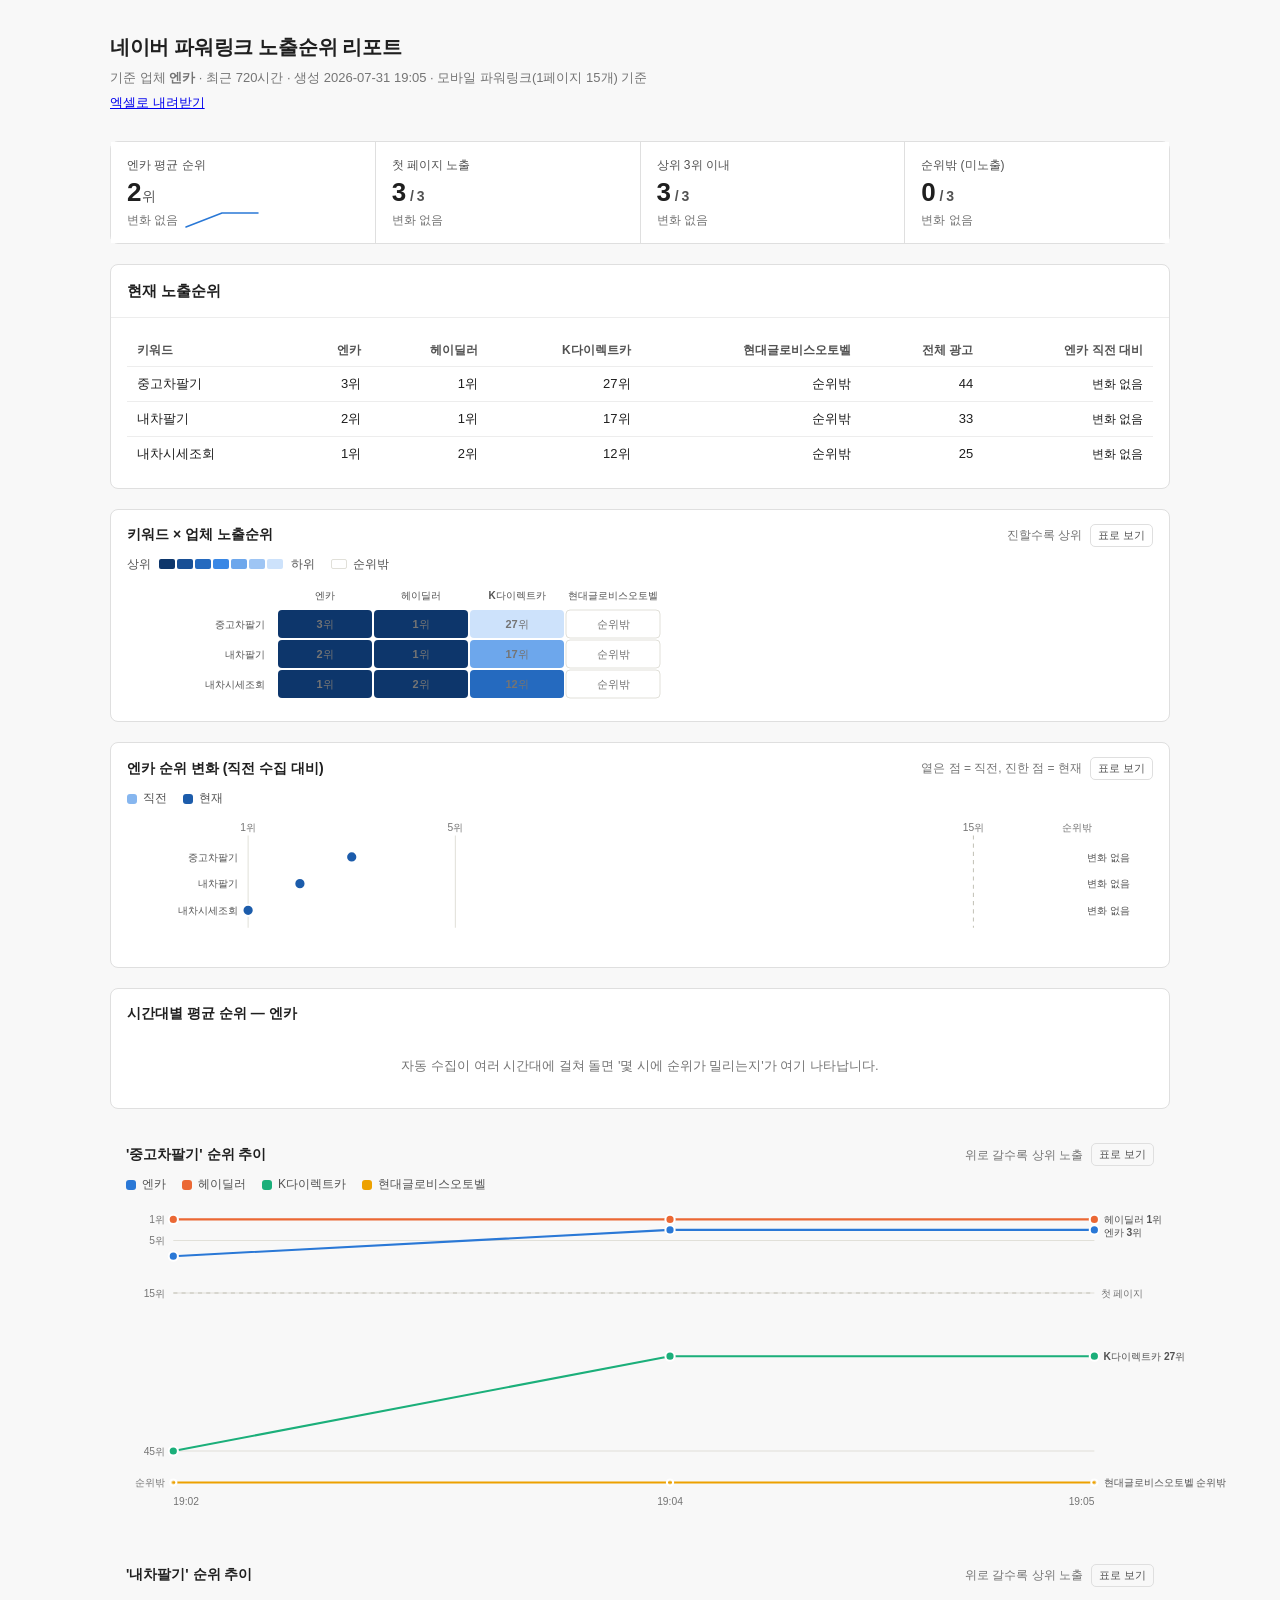
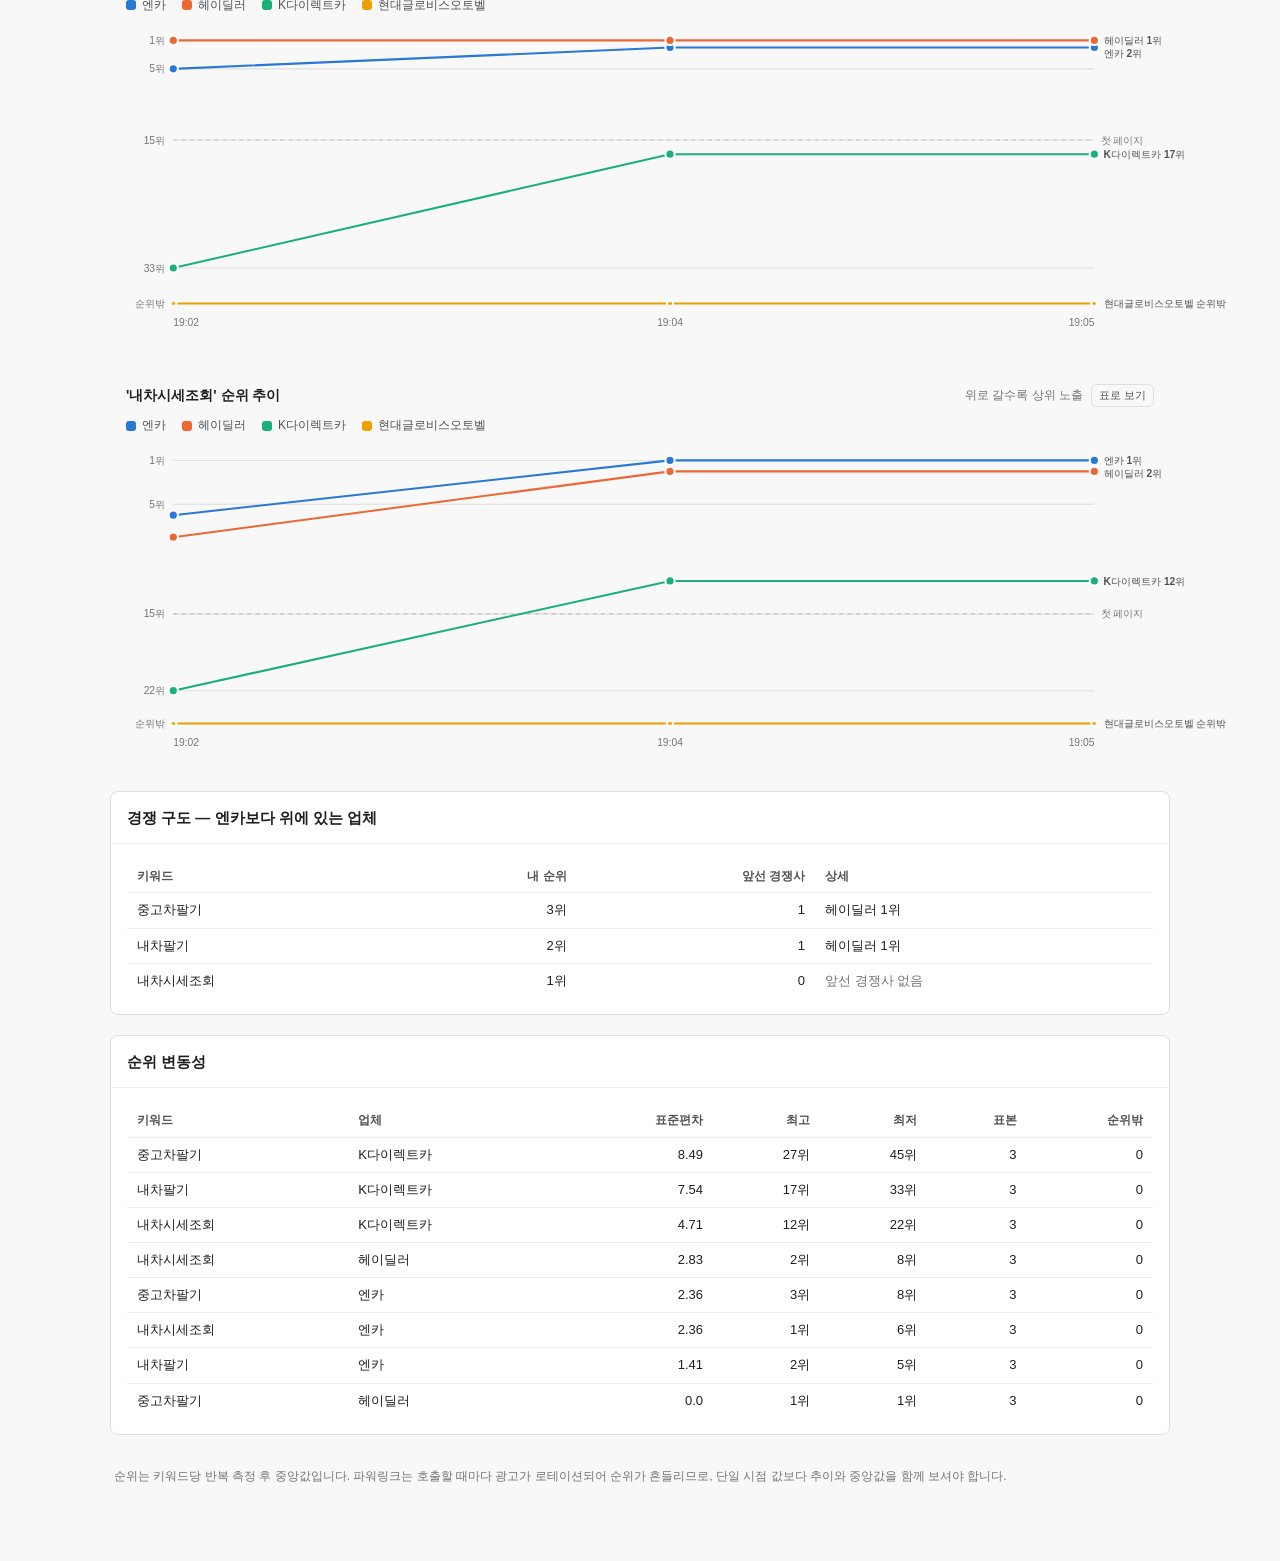
==== commit 29e73fc4: "순위 수집 2026-07-31 19:05 KST" ====
--- a/docs/index.html
+++ b/docs/index.html
@@ -259,7 +259,7 @@
   <header class="rpt">
     <h1>네이버 파워링크 노출순위 리포트</h1>
     <p>기준 업체 <strong>엔카</strong> · 최근 720시간 ·
-       생성 2026-07-31 19:04 · 모바일 파워링크(1페이지 15개) 기준</p>
+       생성 2026-07-31 19:05 · 모바일 파워링크(1페이지 15개) 기준</p>
     <p><a href="report.xlsx" download>엑셀로 내려받기</a></p>
   </header>
 
@@ -267,7 +267,7 @@
 
   <section class="card">
     <h2>현재 노출순위</h2>
-    <div class="plain"><table><thead><tr><th>키워드</th><th>엔카</th><th>헤이딜러</th><th>K다이렉트카</th><th>현대글로비스오토벨</th><th>전체 광고</th><th>엔카 직전 대비</th></tr></thead><tbody><tr><td>중고차팔기</td><td>3위</td><td>1위</td><td>27위</td><td>순위밖</td><td>44</td><td><span class="viz-delta up">▲ 5</span></td></tr><tr><td>내차팔기</td><td>2위</td><td>1위</td><td>17위</td><td>순위밖</td><td>33</td><td><span class="viz-delta up">▲ 3</span></td></tr><tr><td>내차시세조회</td><td>1위</td><td>2위</td><td>12위</td><td>순위밖</td><td>25</td><td><span class="viz-delta up">▲ 5</span></td></tr></tbody></table></div>
+    <div class="plain"><table><thead><tr><th>키워드</th><th>엔카</th><th>헤이딜러</th><th>K다이렉트카</th><th>현대글로비스오토벨</th><th>전체 광고</th><th>엔카 직전 대비</th></tr></thead><tbody><tr><td>중고차팔기</td><td>3위</td><td>1위</td><td>27위</td><td>순위밖</td><td>44</td><td><span class="viz-delta flat">변화 없음</span></td></tr><tr><td>내차팔기</td><td>2위</td><td>1위</td><td>17위</td><td>순위밖</td><td>33</td><td><span class="viz-delta flat">변화 없음</span></td></tr><tr><td>내차시세조회</td><td>1위</td><td>2위</td><td>12위</td><td>순위밖</td><td>25</td><td><span class="viz-delta flat">변화 없음</span></td></tr></tbody></table></div>
   </section>
 
   <section class="card viz" id="heatmap"></section>
@@ -285,7 +285,7 @@
 
   <section class="card">
     <h2>순위 변동성</h2>
-    <div class="plain"><p class="muted">표본이 3회 미만이라 아직 계산할 수 없습니다.</p></div>
+    <div class="plain"><table><thead><tr><th>키워드</th><th style='text-align:left'>업체</th><th>표준편차</th><th>최고</th><th>최저</th><th>표본</th><th>순위밖</th></tr></thead><tbody><tr><td>중고차팔기</td><td style='text-align:left'>K다이렉트카</td><td>8.49</td><td>27위</td><td>45위</td><td>3</td><td>0</td></tr><tr><td>내차팔기</td><td style='text-align:left'>K다이렉트카</td><td>7.54</td><td>17위</td><td>33위</td><td>3</td><td>0</td></tr><tr><td>내차시세조회</td><td style='text-align:left'>K다이렉트카</td><td>4.71</td><td>12위</td><td>22위</td><td>3</td><td>0</td></tr><tr><td>내차시세조회</td><td style='text-align:left'>헤이딜러</td><td>2.83</td><td>2위</td><td>8위</td><td>3</td><td>0</td></tr><tr><td>중고차팔기</td><td style='text-align:left'>엔카</td><td>2.36</td><td>3위</td><td>8위</td><td>3</td><td>0</td></tr><tr><td>내차시세조회</td><td style='text-align:left'>엔카</td><td>2.36</td><td>1위</td><td>6위</td><td>3</td><td>0</td></tr><tr><td>내차팔기</td><td style='text-align:left'>엔카</td><td>1.41</td><td>2위</td><td>5위</td><td>3</td><td>0</td></tr><tr><td>중고차팔기</td><td style='text-align:left'>헤이딜러</td><td>0.0</td><td>1위</td><td>1위</td><td>3</td><td>0</td></tr></tbody></table></div>
   </section>
 
   <p class="foot">
@@ -817,7 +817,7 @@
 </script>
 <script>
 (function () {
-  const A = {"generated_at": "2026-07-31T19:04:19", "targets": ["엔카", "헤이딜러", "K다이렉트카", "현대글로비스오토벨"], "primary": "엔카", "first_page": 15, "kpi": {"target": "엔카", "keywords": 3, "compared": 3, "avg_rank": 2.0, "avg_rank_delta": 4.3, "first_page": 3, "first_page_prev": 3, "first_page_now": 3, "top3": 3, "top3_prev": 0, "top3_now": 3, "out": 0, "out_prev": 0, "out_now": 0}, "kpi_spark": [6.3, 2.0], "current": [{"keyword": "중고차팔기", "total_ads": 44, "fetched_at": "2026-07-31T19:04:17", "ranks": {"엔카": {"rank": 3, "prev": 8, "delta": 5, "history": [8, 3]}, "헤이딜러": {"rank": 1, "prev": 1, "delta": 0, "history": [1, 1]}, "K다이렉트카": {"rank": 27, "prev": 45, "delta": 18, "history": [45, 27]}, "현대글로비스오토벨": {"rank": null, "prev": null, "delta": null, "history": [null, null]}}}, {"keyword": "내차팔기", "total_ads": 33, "fetched_at": "2026-07-31T19:04:17", "ranks": {"엔카": {"rank": 2, "prev": 5, "delta": 3, "history": [5, 2]}, "헤이딜러": {"rank": 1, "prev": 1, "delta": 0, "history": [1, 1]}, "K다이렉트카": {"rank": 17, "prev": 33, "delta": 16, "history": [33, 17]}, "현대글로비스오토벨": {"rank": null, "prev": null, "delta": null, "history": [null, null]}}}, {"keyword": "내차시세조회", "total_ads": 25, "fetched_at": "2026-07-31T19:04:17", "ranks": {"엔카": {"rank": 1, "prev": 6, "delta": 5, "history": [6, 1]}, "헤이딜러": {"rank": 2, "prev": 8, "delta": 6, "history": [8, 2]}, "K다이렉트카": {"rank": 12, "prev": 22, "delta": 10, "history": [22, 12]}, "현대글로비스오토벨": {"rank": null, "prev": null, "delta": null, "history": [null, null]}}}], "heatmap": {"keywords": ["중고차팔기", "내차팔기", "내차시세조회"], "targets": ["엔카", "헤이딜러", "K다이렉트카", "현대글로비스오토벨"], "cells": [[3, 1, 27, null], [2, 1, 17, null], [1, 2, 12, null]], "max": 27}, "hourly": {"hours": [0, 1, 2, 3, 4, 5, 6, 7, 8, 9, 10, 11, 12, 13, 14, 15, 16, 17, 18, 19, 20, 21, 22, 23], "series": {"엔카": [null, null, null, null, null, null, null, null, null, null, null, null, null, null, null, null, null, null, null, 4.2, null, null, null, null], "헤이딜러": [null, null, null, null, null, null, null, null, null, null, null, null, null, null, null, null, null, null, null, 2.3, null, null, null, null], "K다이렉트카": [null, null, null, null, null, null, null, null, null, null, null, null, null, null, null, null, null, null, null, 26.0, null, null, null, null], "현대글로비스오토벨": [null, null, null, null, null, null, null, null, null, null, null, null, null, null, null, null, null, null, null, null, null, null, null, null]}, "counts": [0, 0, 0, 0, 0, 0, 0, 0, 0, 0, 0, 0, 0, 0, 0, 0, 0, 0, 0, 18, 0, 0, 0, 0], "best_hour": {"hour": 19, "avg": 4.2}, "worst_hour": {"hour": 19, "avg": 4.2}}, "volatility": [], "competitive": [{"keyword": "중고차팔기", "rank": 3, "ahead": [{"target": "헤이딜러", "rank": 1}]}, {"keyword": "내차팔기", "rank": 2, "ahead": [{"target": "헤이딜러", "rank": 1}]}, {"keyword": "내차시세조회", "rank": 1, "ahead": []}], "trend": {"중고차팔기": {"엔카": [["2026-07-31T19:02:34", 8], ["2026-07-31T19:04:17", 3]], "헤이딜러": [["2026-07-31T19:02:34", 1], ["2026-07-31T19:04:17", 1]], "K다이렉트카": [["2026-07-31T19:02:34", 45], ["2026-07-31T19:04:17", 27]], "현대글로비스오토벨": [["2026-07-31T19:02:34", null], ["2026-07-31T19:04:17", null]]}, "내차팔기": {"엔카": [["2026-07-31T19:02:34", 5], ["2026-07-31T19:04:17", 2]], "헤이딜러": [["2026-07-31T19:02:34", 1], ["2026-07-31T19:04:17", 1]], "K다이렉트카": [["2026-07-31T19:02:34", 33], ["2026-07-31T19:04:17", 17]], "현대글로비스오토벨": [["2026-07-31T19:02:34", null], ["2026-07-31T19:04:17", null]]}, "내차시세조회": {"엔카": [["2026-07-31T19:02:34", 6], ["2026-07-31T19:04:17", 1]], "헤이딜러": [["2026-07-31T19:02:34", 8], ["2026-07-31T19:04:17", 2]], "K다이렉트카": [["2026-07-31T19:02:34", 22], ["2026-07-31T19:04:17", 12]], "현대글로비스오토벨": [["2026-07-31T19:02:34", null], ["2026-07-31T19:04:17", null]]}}, "sample_count": 24};
+  const A = {"generated_at": "2026-07-31T19:05:47", "targets": ["엔카", "헤이딜러", "K다이렉트카", "현대글로비스오토벨"], "primary": "엔카", "first_page": 15, "kpi": {"target": "엔카", "keywords": 3, "compared": 3, "avg_rank": 2.0, "avg_rank_delta": 0.0, "first_page": 3, "first_page_prev": 3, "first_page_now": 3, "top3": 3, "top3_prev": 3, "top3_now": 3, "out": 0, "out_prev": 0, "out_now": 0}, "kpi_spark": [6.3, 2.0, 2.0], "current": [{"keyword": "중고차팔기", "total_ads": 44, "fetched_at": "2026-07-31T19:05:45", "ranks": {"엔카": {"rank": 3, "prev": 3, "delta": 0, "history": [8, 3, 3]}, "헤이딜러": {"rank": 1, "prev": 1, "delta": 0, "history": [1, 1, 1]}, "K다이렉트카": {"rank": 27, "prev": 27, "delta": 0, "history": [45, 27, 27]}, "현대글로비스오토벨": {"rank": null, "prev": null, "delta": null, "history": [null, null, null]}}}, {"keyword": "내차팔기", "total_ads": 33, "fetched_at": "2026-07-31T19:05:45", "ranks": {"엔카": {"rank": 2, "prev": 2, "delta": 0, "history": [5, 2, 2]}, "헤이딜러": {"rank": 1, "prev": 1, "delta": 0, "history": [1, 1, 1]}, "K다이렉트카": {"rank": 17, "prev": 17, "delta": 0, "history": [33, 17, 17]}, "현대글로비스오토벨": {"rank": null, "prev": null, "delta": null, "history": [null, null, null]}}}, {"keyword": "내차시세조회", "total_ads": 25, "fetched_at": "2026-07-31T19:05:45", "ranks": {"엔카": {"rank": 1, "prev": 1, "delta": 0, "history": [6, 1, 1]}, "헤이딜러": {"rank": 2, "prev": 2, "delta": 0, "history": [8, 2, 2]}, "K다이렉트카": {"rank": 12, "prev": 12, "delta": 0, "history": [22, 12, 12]}, "현대글로비스오토벨": {"rank": null, "prev": null, "delta": null, "history": [null, null, null]}}}], "heatmap": {"keywords": ["중고차팔기", "내차팔기", "내차시세조회"], "targets": ["엔카", "헤이딜러", "K다이렉트카", "현대글로비스오토벨"], "cells": [[3, 1, 27, null], [2, 1, 17, null], [1, 2, 12, null]], "max": 27}, "hourly": {"hours": [0, 1, 2, 3, 4, 5, 6, 7, 8, 9, 10, 11, 12, 13, 14, 15, 16, 17, 18, 19, 20, 21, 22, 23], "series": {"엔카": [null, null, null, null, null, null, null, null, null, null, null, null, null, null, null, null, null, null, null, 3.4, null, null, null, null], "헤이딜러": [null, null, null, null, null, null, null, null, null, null, null, null, null, null, null, null, null, null, null, 2.0, null, null, null, null], "K다이렉트카": [null, null, null, null, null, null, null, null, null, null, null, null, null, null, null, null, null, null, null, 23.6, null, null, null, null], "현대글로비스오토벨": [null, null, null, null, null, null, null, null, null, null, null, null, null, null, null, null, null, null, null, null, null, null, null, null]}, "counts": [0, 0, 0, 0, 0, 0, 0, 0, 0, 0, 0, 0, 0, 0, 0, 0, 0, 0, 0, 27, 0, 0, 0, 0], "best_hour": {"hour": 19, "avg": 3.4}, "worst_hour": {"hour": 19, "avg": 3.4}}, "volatility": [{"keyword": "중고차팔기", "target": "K다이렉트카", "stdev": 8.49, "min": 27, "max": 45, "samples": 3, "out_count": 0}, {"keyword": "내차팔기", "target": "K다이렉트카", "stdev": 7.54, "min": 17, "max": 33, "samples": 3, "out_count": 0}, {"keyword": "내차시세조회", "target": "K다이렉트카", "stdev": 4.71, "min": 12, "max": 22, "samples": 3, "out_count": 0}, {"keyword": "내차시세조회", "target": "헤이딜러", "stdev": 2.83, "min": 2, "max": 8, "samples": 3, "out_count": 0}, {"keyword": "중고차팔기", "target": "엔카", "stdev": 2.36, "min": 3, "max": 8, "samples": 3, "out_count": 0}, {"keyword": "내차시세조회", "target": "엔카", "stdev": 2.36, "min": 1, "max": 6, "samples": 3, "out_count": 0}, {"keyword": "내차팔기", "target": "엔카", "stdev": 1.41, "min": 2, "max": 5, "samples": 3, "out_count": 0}, {"keyword": "중고차팔기", "target": "헤이딜러", "stdev": 0.0, "min": 1, "max": 1, "samples": 3, "out_count": 0}], "competitive": [{"keyword": "중고차팔기", "rank": 3, "ahead": [{"target": "헤이딜러", "rank": 1}]}, {"keyword": "내차팔기", "rank": 2, "ahead": [{"target": "헤이딜러", "rank": 1}]}, {"keyword": "내차시세조회", "rank": 1, "ahead": []}], "trend": {"중고차팔기": {"엔카": [["2026-07-31T19:02:34", 8], ["2026-07-31T19:04:17", 3], ["2026-07-31T19:05:45", 3]], "헤이딜러": [["2026-07-31T19:02:34", 1], ["2026-07-31T19:04:17", 1], ["2026-07-31T19:05:45", 1]], "K다이렉트카": [["2026-07-31T19:02:34", 45], ["2026-07-31T19:04:17", 27], ["2026-07-31T19:05:45", 27]], "현대글로비스오토벨": [["2026-07-31T19:02:34", null], ["2026-07-31T19:04:17", null], ["2026-07-31T19:05:45", null]]}, "내차팔기": {"엔카": [["2026-07-31T19:02:34", 5], ["2026-07-31T19:04:17", 2], ["2026-07-31T19:05:45", 2]], "헤이딜러": [["2026-07-31T19:02:34", 1], ["2026-07-31T19:04:17", 1], ["2026-07-31T19:05:45", 1]], "K다이렉트카": [["2026-07-31T19:02:34", 33], ["2026-07-31T19:04:17", 17], ["2026-07-31T19:05:45", 17]], "현대글로비스오토벨": [["2026-07-31T19:02:34", null], ["2026-07-31T19:04:17", null], ["2026-07-31T19:05:45", null]]}, "내차시세조회": {"엔카": [["2026-07-31T19:02:34", 6], ["2026-07-31T19:04:17", 1], ["2026-07-31T19:05:45", 1]], "헤이딜러": [["2026-07-31T19:02:34", 8], ["2026-07-31T19:04:17", 2], ["2026-07-31T19:05:45", 2]], "K다이렉트카": [["2026-07-31T19:02:34", 22], ["2026-07-31T19:04:17", 12], ["2026-07-31T19:05:45", 12]], "현대글로비스오토벨": [["2026-07-31T19:02:34", null], ["2026-07-31T19:04:17", null], ["2026-07-31T19:05:45", null]]}}, "sample_count": 36};
   Viz.renderKpis(document.getElementById("kpi"), A.kpi, A.kpi_spark);
   Viz.renderHeatmap(document.getElementById("heatmap"), { heatmap: A.heatmap, firstPage: A.first_page });
   Viz.renderDumbbell(document.getElementById("dumbbell"),
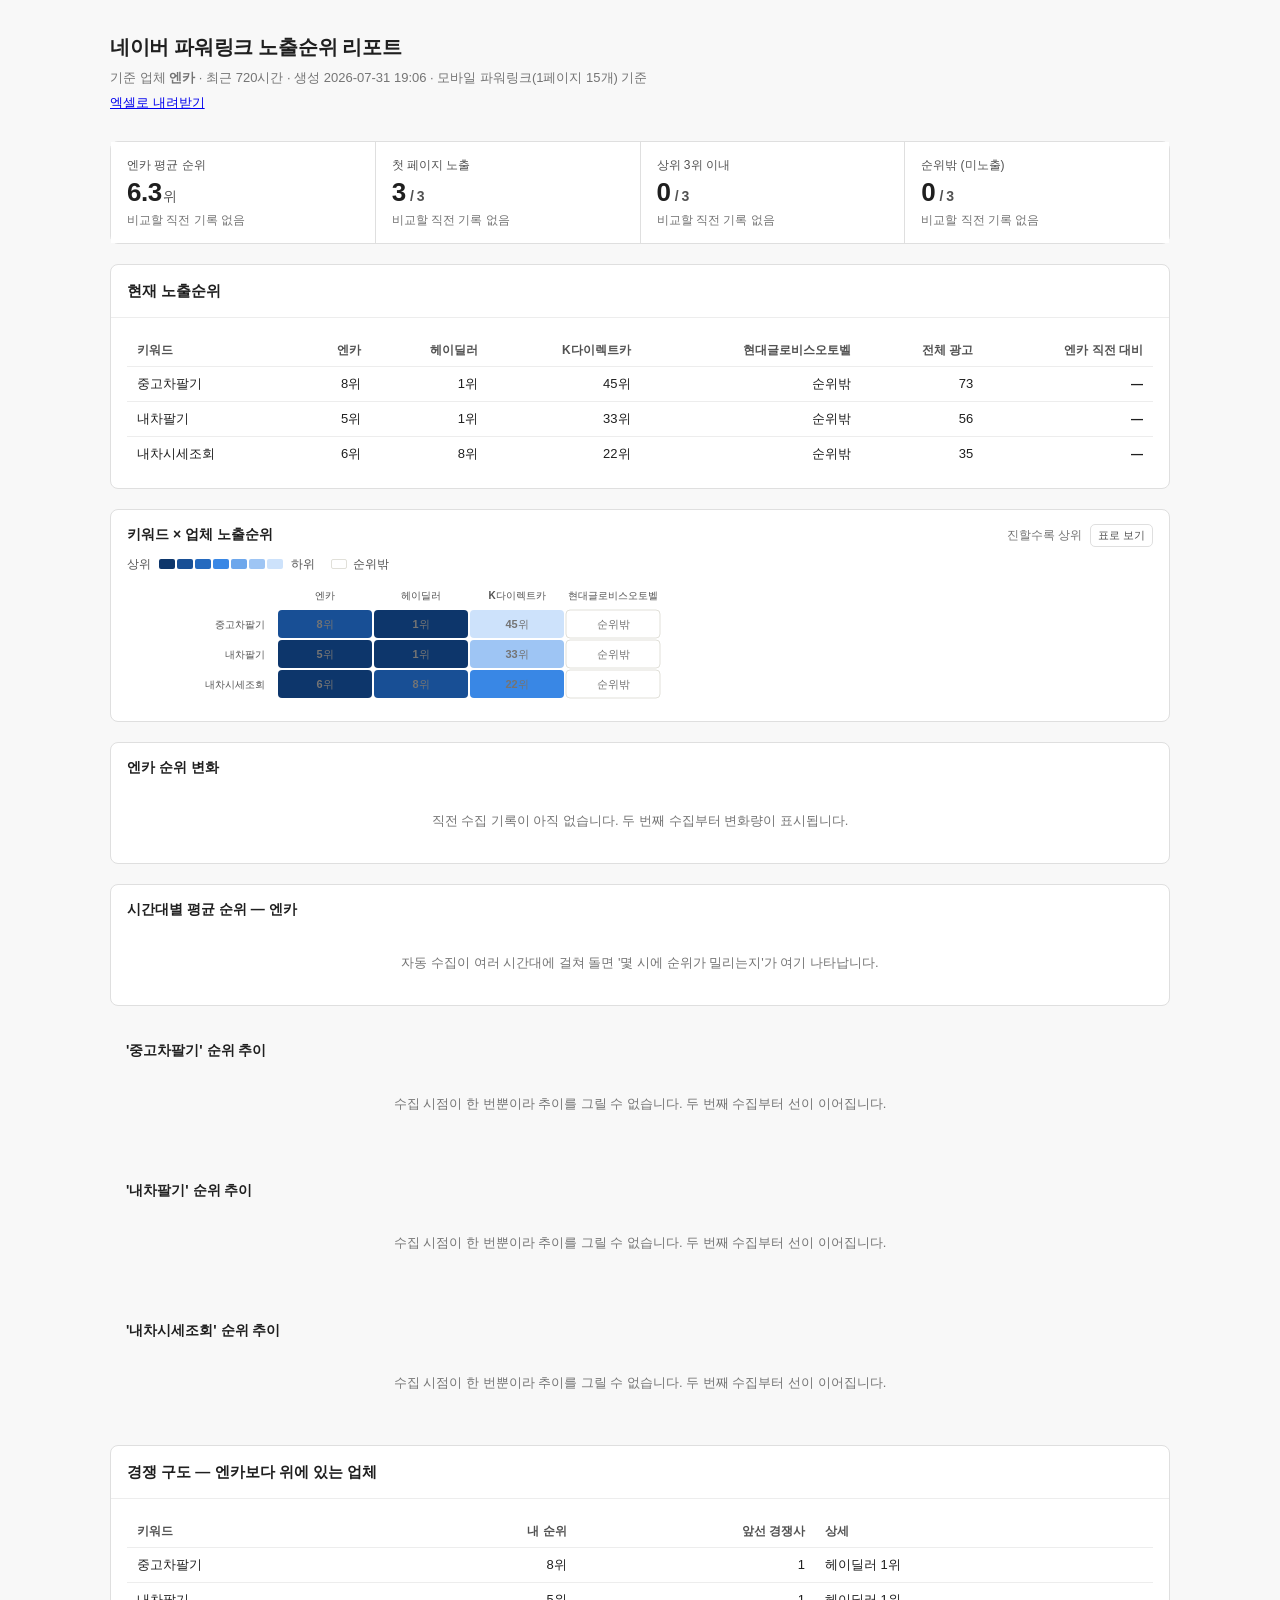
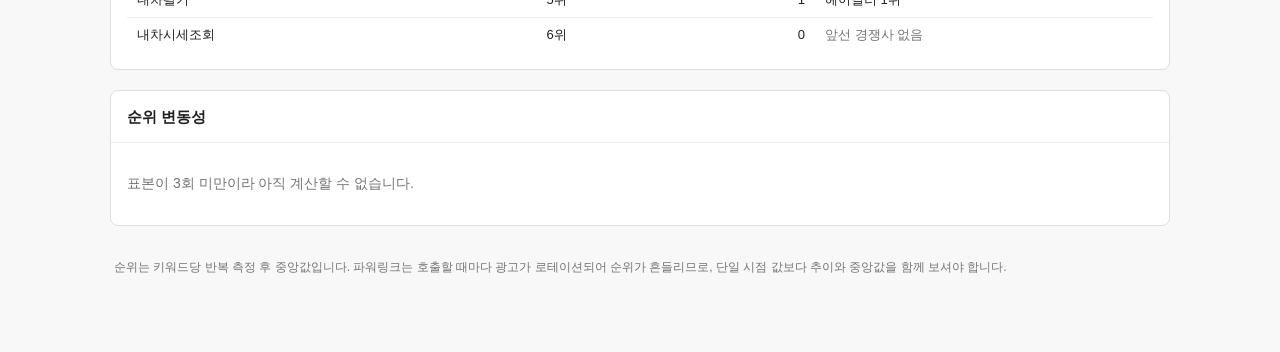
==== commit 49e65e01: "데이터센터 IP 수집분 제거 및 스케줄 비활성화 네이버가 IP 에 따라 다른 광고 세트를 내려준다. GitHub 호스티드 러너에서 수집하면 광고가 40% 적게 잡히고 순위가 실제보" ====
--- a/docs/index.html
+++ b/docs/index.html
@@ -259,7 +259,7 @@
   <header class="rpt">
     <h1>네이버 파워링크 노출순위 리포트</h1>
     <p>기준 업체 <strong>엔카</strong> · 최근 720시간 ·
-       생성 2026-07-31 19:05 · 모바일 파워링크(1페이지 15개) 기준</p>
+       생성 2026-07-31 19:06 · 모바일 파워링크(1페이지 15개) 기준</p>
     <p><a href="report.xlsx" download>엑셀로 내려받기</a></p>
   </header>
 
@@ -267,7 +267,7 @@
 
   <section class="card">
     <h2>현재 노출순위</h2>
-    <div class="plain"><table><thead><tr><th>키워드</th><th>엔카</th><th>헤이딜러</th><th>K다이렉트카</th><th>현대글로비스오토벨</th><th>전체 광고</th><th>엔카 직전 대비</th></tr></thead><tbody><tr><td>중고차팔기</td><td>3위</td><td>1위</td><td>27위</td><td>순위밖</td><td>44</td><td><span class="viz-delta flat">변화 없음</span></td></tr><tr><td>내차팔기</td><td>2위</td><td>1위</td><td>17위</td><td>순위밖</td><td>33</td><td><span class="viz-delta flat">변화 없음</span></td></tr><tr><td>내차시세조회</td><td>1위</td><td>2위</td><td>12위</td><td>순위밖</td><td>25</td><td><span class="viz-delta flat">변화 없음</span></td></tr></tbody></table></div>
+    <div class="plain"><table><thead><tr><th>키워드</th><th>엔카</th><th>헤이딜러</th><th>K다이렉트카</th><th>현대글로비스오토벨</th><th>전체 광고</th><th>엔카 직전 대비</th></tr></thead><tbody><tr><td>중고차팔기</td><td>8위</td><td>1위</td><td>45위</td><td>순위밖</td><td>73</td><td><span class="viz-delta flat">—</span></td></tr><tr><td>내차팔기</td><td>5위</td><td>1위</td><td>33위</td><td>순위밖</td><td>56</td><td><span class="viz-delta flat">—</span></td></tr><tr><td>내차시세조회</td><td>6위</td><td>8위</td><td>22위</td><td>순위밖</td><td>35</td><td><span class="viz-delta flat">—</span></td></tr></tbody></table></div>
   </section>
 
   <section class="card viz" id="heatmap"></section>
@@ -280,12 +280,12 @@
 
   <section class="card">
     <h2>경쟁 구도 — 엔카보다 위에 있는 업체</h2>
-    <div class="plain"><table><thead><tr><th>키워드</th><th>내 순위</th><th>앞선 경쟁사</th><th style='text-align:left'>상세</th></tr></thead><tbody><tr><td>중고차팔기</td><td>3위</td><td>1</td><td style='text-align:left'>헤이딜러 1위</td></tr><tr><td>내차팔기</td><td>2위</td><td>1</td><td style='text-align:left'>헤이딜러 1위</td></tr><tr><td>내차시세조회</td><td>1위</td><td>0</td><td style='text-align:left'><span class="muted">앞선 경쟁사 없음</span></td></tr></tbody></table></div>
+    <div class="plain"><table><thead><tr><th>키워드</th><th>내 순위</th><th>앞선 경쟁사</th><th style='text-align:left'>상세</th></tr></thead><tbody><tr><td>중고차팔기</td><td>8위</td><td>1</td><td style='text-align:left'>헤이딜러 1위</td></tr><tr><td>내차팔기</td><td>5위</td><td>1</td><td style='text-align:left'>헤이딜러 1위</td></tr><tr><td>내차시세조회</td><td>6위</td><td>0</td><td style='text-align:left'><span class="muted">앞선 경쟁사 없음</span></td></tr></tbody></table></div>
   </section>
 
   <section class="card">
     <h2>순위 변동성</h2>
-    <div class="plain"><table><thead><tr><th>키워드</th><th style='text-align:left'>업체</th><th>표준편차</th><th>최고</th><th>최저</th><th>표본</th><th>순위밖</th></tr></thead><tbody><tr><td>중고차팔기</td><td style='text-align:left'>K다이렉트카</td><td>8.49</td><td>27위</td><td>45위</td><td>3</td><td>0</td></tr><tr><td>내차팔기</td><td style='text-align:left'>K다이렉트카</td><td>7.54</td><td>17위</td><td>33위</td><td>3</td><td>0</td></tr><tr><td>내차시세조회</td><td style='text-align:left'>K다이렉트카</td><td>4.71</td><td>12위</td><td>22위</td><td>3</td><td>0</td></tr><tr><td>내차시세조회</td><td style='text-align:left'>헤이딜러</td><td>2.83</td><td>2위</td><td>8위</td><td>3</td><td>0</td></tr><tr><td>중고차팔기</td><td style='text-align:left'>엔카</td><td>2.36</td><td>3위</td><td>8위</td><td>3</td><td>0</td></tr><tr><td>내차시세조회</td><td style='text-align:left'>엔카</td><td>2.36</td><td>1위</td><td>6위</td><td>3</td><td>0</td></tr><tr><td>내차팔기</td><td style='text-align:left'>엔카</td><td>1.41</td><td>2위</td><td>5위</td><td>3</td><td>0</td></tr><tr><td>중고차팔기</td><td style='text-align:left'>헤이딜러</td><td>0.0</td><td>1위</td><td>1위</td><td>3</td><td>0</td></tr></tbody></table></div>
+    <div class="plain"><p class="muted">표본이 3회 미만이라 아직 계산할 수 없습니다.</p></div>
   </section>
 
   <p class="foot">
@@ -817,7 +817,7 @@
 </script>
 <script>
 (function () {
-  const A = {"generated_at": "2026-07-31T19:05:47", "targets": ["엔카", "헤이딜러", "K다이렉트카", "현대글로비스오토벨"], "primary": "엔카", "first_page": 15, "kpi": {"target": "엔카", "keywords": 3, "compared": 3, "avg_rank": 2.0, "avg_rank_delta": 0.0, "first_page": 3, "first_page_prev": 3, "first_page_now": 3, "top3": 3, "top3_prev": 3, "top3_now": 3, "out": 0, "out_prev": 0, "out_now": 0}, "kpi_spark": [6.3, 2.0, 2.0], "current": [{"keyword": "중고차팔기", "total_ads": 44, "fetched_at": "2026-07-31T19:05:45", "ranks": {"엔카": {"rank": 3, "prev": 3, "delta": 0, "history": [8, 3, 3]}, "헤이딜러": {"rank": 1, "prev": 1, "delta": 0, "history": [1, 1, 1]}, "K다이렉트카": {"rank": 27, "prev": 27, "delta": 0, "history": [45, 27, 27]}, "현대글로비스오토벨": {"rank": null, "prev": null, "delta": null, "history": [null, null, null]}}}, {"keyword": "내차팔기", "total_ads": 33, "fetched_at": "2026-07-31T19:05:45", "ranks": {"엔카": {"rank": 2, "prev": 2, "delta": 0, "history": [5, 2, 2]}, "헤이딜러": {"rank": 1, "prev": 1, "delta": 0, "history": [1, 1, 1]}, "K다이렉트카": {"rank": 17, "prev": 17, "delta": 0, "history": [33, 17, 17]}, "현대글로비스오토벨": {"rank": null, "prev": null, "delta": null, "history": [null, null, null]}}}, {"keyword": "내차시세조회", "total_ads": 25, "fetched_at": "2026-07-31T19:05:45", "ranks": {"엔카": {"rank": 1, "prev": 1, "delta": 0, "history": [6, 1, 1]}, "헤이딜러": {"rank": 2, "prev": 2, "delta": 0, "history": [8, 2, 2]}, "K다이렉트카": {"rank": 12, "prev": 12, "delta": 0, "history": [22, 12, 12]}, "현대글로비스오토벨": {"rank": null, "prev": null, "delta": null, "history": [null, null, null]}}}], "heatmap": {"keywords": ["중고차팔기", "내차팔기", "내차시세조회"], "targets": ["엔카", "헤이딜러", "K다이렉트카", "현대글로비스오토벨"], "cells": [[3, 1, 27, null], [2, 1, 17, null], [1, 2, 12, null]], "max": 27}, "hourly": {"hours": [0, 1, 2, 3, 4, 5, 6, 7, 8, 9, 10, 11, 12, 13, 14, 15, 16, 17, 18, 19, 20, 21, 22, 23], "series": {"엔카": [null, null, null, null, null, null, null, null, null, null, null, null, null, null, null, null, null, null, null, 3.4, null, null, null, null], "헤이딜러": [null, null, null, null, null, null, null, null, null, null, null, null, null, null, null, null, null, null, null, 2.0, null, null, null, null], "K다이렉트카": [null, null, null, null, null, null, null, null, null, null, null, null, null, null, null, null, null, null, null, 23.6, null, null, null, null], "현대글로비스오토벨": [null, null, null, null, null, null, null, null, null, null, null, null, null, null, null, null, null, null, null, null, null, null, null, null]}, "counts": [0, 0, 0, 0, 0, 0, 0, 0, 0, 0, 0, 0, 0, 0, 0, 0, 0, 0, 0, 27, 0, 0, 0, 0], "best_hour": {"hour": 19, "avg": 3.4}, "worst_hour": {"hour": 19, "avg": 3.4}}, "volatility": [{"keyword": "중고차팔기", "target": "K다이렉트카", "stdev": 8.49, "min": 27, "max": 45, "samples": 3, "out_count": 0}, {"keyword": "내차팔기", "target": "K다이렉트카", "stdev": 7.54, "min": 17, "max": 33, "samples": 3, "out_count": 0}, {"keyword": "내차시세조회", "target": "K다이렉트카", "stdev": 4.71, "min": 12, "max": 22, "samples": 3, "out_count": 0}, {"keyword": "내차시세조회", "target": "헤이딜러", "stdev": 2.83, "min": 2, "max": 8, "samples": 3, "out_count": 0}, {"keyword": "중고차팔기", "target": "엔카", "stdev": 2.36, "min": 3, "max": 8, "samples": 3, "out_count": 0}, {"keyword": "내차시세조회", "target": "엔카", "stdev": 2.36, "min": 1, "max": 6, "samples": 3, "out_count": 0}, {"keyword": "내차팔기", "target": "엔카", "stdev": 1.41, "min": 2, "max": 5, "samples": 3, "out_count": 0}, {"keyword": "중고차팔기", "target": "헤이딜러", "stdev": 0.0, "min": 1, "max": 1, "samples": 3, "out_count": 0}], "competitive": [{"keyword": "중고차팔기", "rank": 3, "ahead": [{"target": "헤이딜러", "rank": 1}]}, {"keyword": "내차팔기", "rank": 2, "ahead": [{"target": "헤이딜러", "rank": 1}]}, {"keyword": "내차시세조회", "rank": 1, "ahead": []}], "trend": {"중고차팔기": {"엔카": [["2026-07-31T19:02:34", 8], ["2026-07-31T19:04:17", 3], ["2026-07-31T19:05:45", 3]], "헤이딜러": [["2026-07-31T19:02:34", 1], ["2026-07-31T19:04:17", 1], ["2026-07-31T19:05:45", 1]], "K다이렉트카": [["2026-07-31T19:02:34", 45], ["2026-07-31T19:04:17", 27], ["2026-07-31T19:05:45", 27]], "현대글로비스오토벨": [["2026-07-31T19:02:34", null], ["2026-07-31T19:04:17", null], ["2026-07-31T19:05:45", null]]}, "내차팔기": {"엔카": [["2026-07-31T19:02:34", 5], ["2026-07-31T19:04:17", 2], ["2026-07-31T19:05:45", 2]], "헤이딜러": [["2026-07-31T19:02:34", 1], ["2026-07-31T19:04:17", 1], ["2026-07-31T19:05:45", 1]], "K다이렉트카": [["2026-07-31T19:02:34", 33], ["2026-07-31T19:04:17", 17], ["2026-07-31T19:05:45", 17]], "현대글로비스오토벨": [["2026-07-31T19:02:34", null], ["2026-07-31T19:04:17", null], ["2026-07-31T19:05:45", null]]}, "내차시세조회": {"엔카": [["2026-07-31T19:02:34", 6], ["2026-07-31T19:04:17", 1], ["2026-07-31T19:05:45", 1]], "헤이딜러": [["2026-07-31T19:02:34", 8], ["2026-07-31T19:04:17", 2], ["2026-07-31T19:05:45", 2]], "K다이렉트카": [["2026-07-31T19:02:34", 22], ["2026-07-31T19:04:17", 12], ["2026-07-31T19:05:45", 12]], "현대글로비스오토벨": [["2026-07-31T19:02:34", null], ["2026-07-31T19:04:17", null], ["2026-07-31T19:05:45", null]]}}, "sample_count": 36};
+  const A = {"generated_at": "2026-07-31T19:06:55", "targets": ["엔카", "헤이딜러", "K다이렉트카", "현대글로비스오토벨"], "primary": "엔카", "first_page": 15, "kpi": {"target": "엔카", "keywords": 3, "compared": 0, "avg_rank": 6.3, "avg_rank_delta": null, "first_page": 3, "first_page_prev": 0, "first_page_now": 0, "top3": 0, "top3_prev": 0, "top3_now": 0, "out": 0, "out_prev": 0, "out_now": 0}, "kpi_spark": [6.3], "current": [{"keyword": "중고차팔기", "total_ads": 73, "fetched_at": "2026-07-31T19:02:34", "ranks": {"엔카": {"rank": 8, "prev": null, "delta": null, "history": [8]}, "헤이딜러": {"rank": 1, "prev": null, "delta": null, "history": [1]}, "K다이렉트카": {"rank": 45, "prev": null, "delta": null, "history": [45]}, "현대글로비스오토벨": {"rank": null, "prev": null, "delta": null, "history": [null]}}}, {"keyword": "내차팔기", "total_ads": 56, "fetched_at": "2026-07-31T19:02:34", "ranks": {"엔카": {"rank": 5, "prev": null, "delta": null, "history": [5]}, "헤이딜러": {"rank": 1, "prev": null, "delta": null, "history": [1]}, "K다이렉트카": {"rank": 33, "prev": null, "delta": null, "history": [33]}, "현대글로비스오토벨": {"rank": null, "prev": null, "delta": null, "history": [null]}}}, {"keyword": "내차시세조회", "total_ads": 35, "fetched_at": "2026-07-31T19:02:34", "ranks": {"엔카": {"rank": 6, "prev": null, "delta": null, "history": [6]}, "헤이딜러": {"rank": 8, "prev": null, "delta": null, "history": [8]}, "K다이렉트카": {"rank": 22, "prev": null, "delta": null, "history": [22]}, "현대글로비스오토벨": {"rank": null, "prev": null, "delta": null, "history": [null]}}}], "heatmap": {"keywords": ["중고차팔기", "내차팔기", "내차시세조회"], "targets": ["엔카", "헤이딜러", "K다이렉트카", "현대글로비스오토벨"], "cells": [[8, 1, 45, null], [5, 1, 33, null], [6, 8, 22, null]], "max": 45}, "hourly": {"hours": [0, 1, 2, 3, 4, 5, 6, 7, 8, 9, 10, 11, 12, 13, 14, 15, 16, 17, 18, 19, 20, 21, 22, 23], "series": {"엔카": [null, null, null, null, null, null, null, null, null, null, null, null, null, null, null, null, null, null, null, 6.3, null, null, null, null], "헤이딜러": [null, null, null, null, null, null, null, null, null, null, null, null, null, null, null, null, null, null, null, 3.3, null, null, null, null], "K다이렉트카": [null, null, null, null, null, null, null, null, null, null, null, null, null, null, null, null, null, null, null, 33.3, null, null, null, null], "현대글로비스오토벨": [null, null, null, null, null, null, null, null, null, null, null, null, null, null, null, null, null, null, null, null, null, null, null, null]}, "counts": [0, 0, 0, 0, 0, 0, 0, 0, 0, 0, 0, 0, 0, 0, 0, 0, 0, 0, 0, 9, 0, 0, 0, 0], "best_hour": {"hour": 19, "avg": 6.3}, "worst_hour": {"hour": 19, "avg": 6.3}}, "volatility": [], "competitive": [{"keyword": "중고차팔기", "rank": 8, "ahead": [{"target": "헤이딜러", "rank": 1}]}, {"keyword": "내차팔기", "rank": 5, "ahead": [{"target": "헤이딜러", "rank": 1}]}, {"keyword": "내차시세조회", "rank": 6, "ahead": []}], "trend": {"중고차팔기": {"엔카": [["2026-07-31T19:02:34", 8]], "헤이딜러": [["2026-07-31T19:02:34", 1]], "K다이렉트카": [["2026-07-31T19:02:34", 45]], "현대글로비스오토벨": [["2026-07-31T19:02:34", null]]}, "내차팔기": {"엔카": [["2026-07-31T19:02:34", 5]], "헤이딜러": [["2026-07-31T19:02:34", 1]], "K다이렉트카": [["2026-07-31T19:02:34", 33]], "현대글로비스오토벨": [["2026-07-31T19:02:34", null]]}, "내차시세조회": {"엔카": [["2026-07-31T19:02:34", 6]], "헤이딜러": [["2026-07-31T19:02:34", 8]], "K다이렉트카": [["2026-07-31T19:02:34", 22]], "현대글로비스오토벨": [["2026-07-31T19:02:34", null]]}}, "sample_count": 12};
   Viz.renderKpis(document.getElementById("kpi"), A.kpi, A.kpi_spark);
   Viz.renderHeatmap(document.getElementById("heatmap"), { heatmap: A.heatmap, firstPage: A.first_page });
   Viz.renderDumbbell(document.getElementById("dumbbell"),
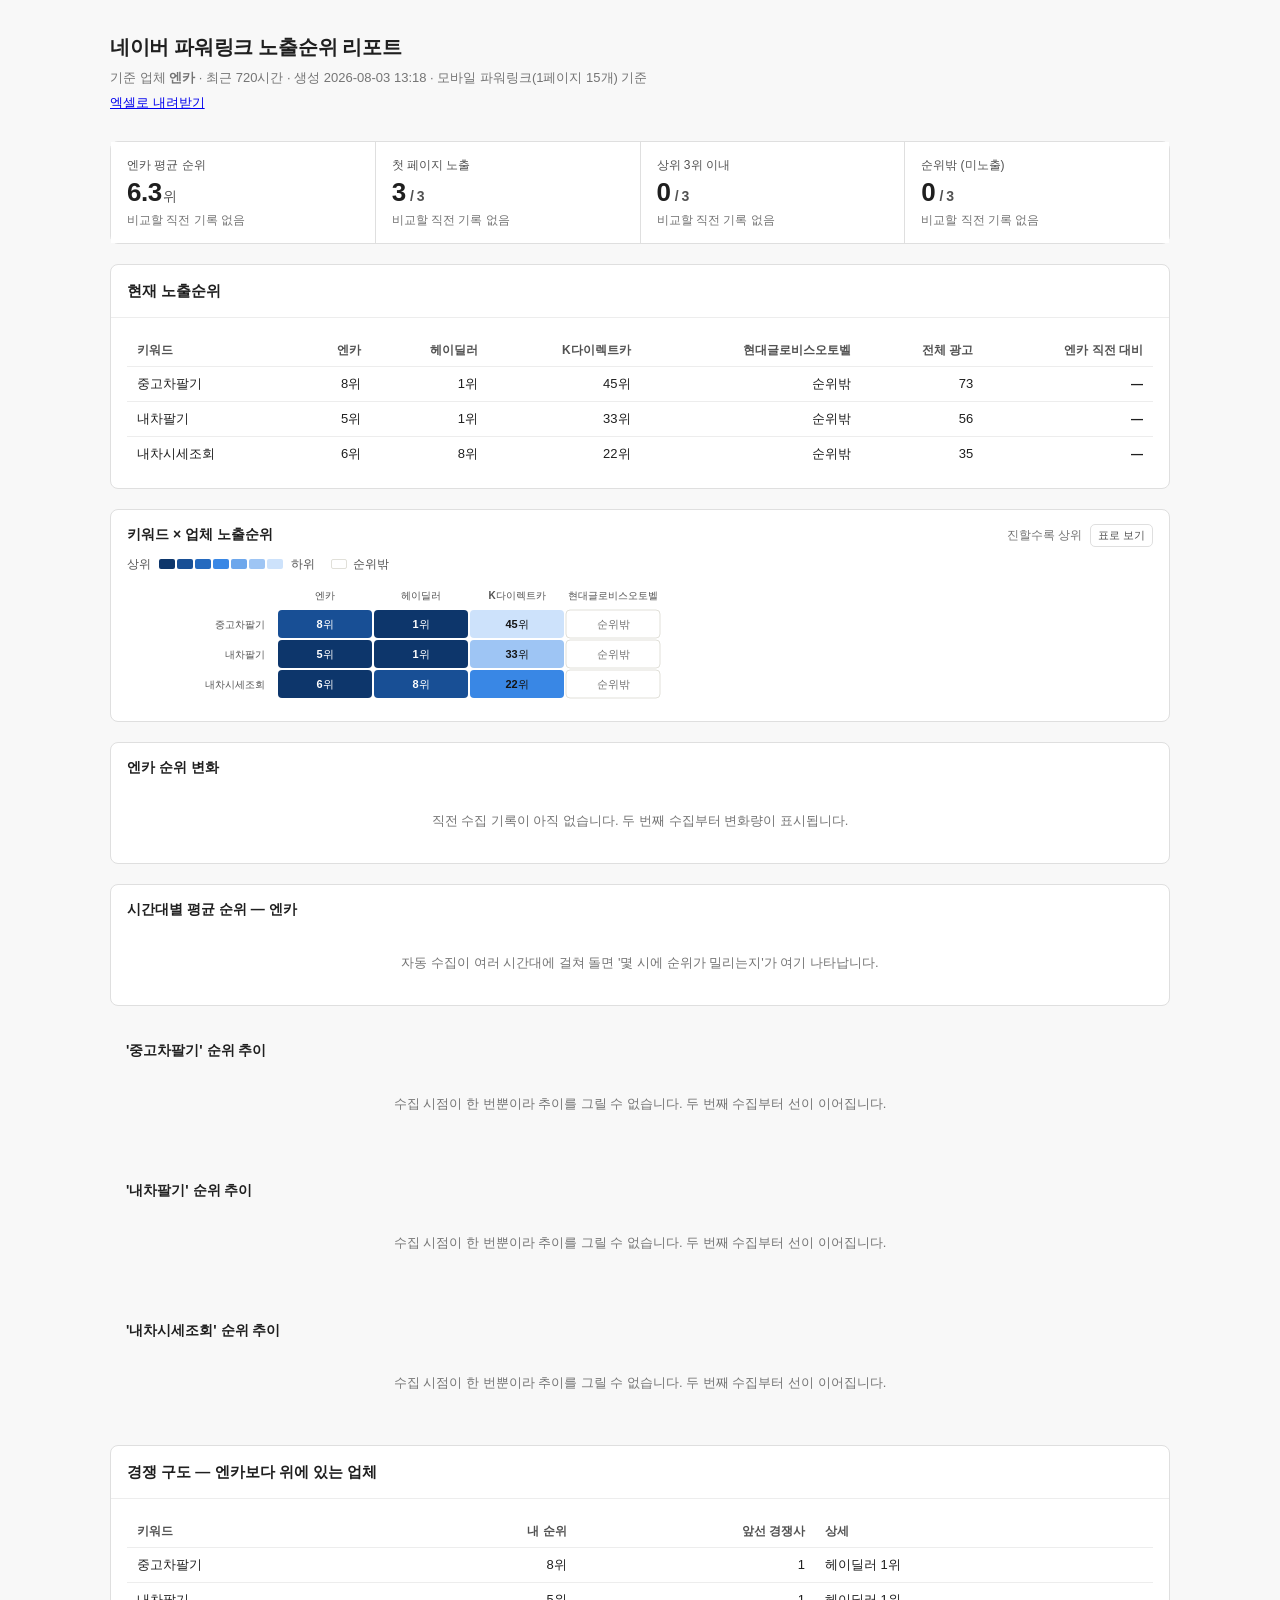
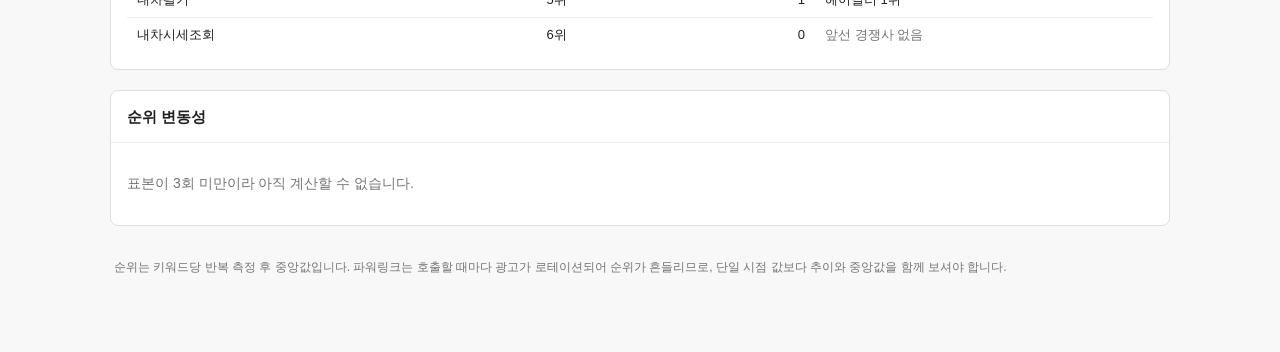
==== commit 0d298ea0: "모바일은 앱 셸, 데스크톱은 ERP 셸로 이원화 화면 구성(조회·분석·설정)은 어디서나 같고 껍데기만 바뀐다. 기기마다 정보구조가 달라지면 쓰는 사람이 헷갈린다.    ~1023p" ====
--- a/docs/index.html
+++ b/docs/index.html
@@ -97,6 +97,16 @@
   --viz-q6: #184f95;
   --viz-q7: #0d366b;
 
+  /* 각 단계 위에 올릴 글자색. 눈대중이 아니라 대비를 계산해 짝지었다.
+     최저 5.06:1 — 밝기가 뒤집히는 q4/q5 사이에서 흰↔검이 갈린다. */
+  --viz-q1-ink: #141414;   /* 13.92:1 */
+  --viz-q2-ink: #141414;   /* 10.30:1 */
+  --viz-q3-ink: #141414;   /*  7.36:1 */
+  --viz-q4-ink: #141414;   /*  5.06:1 */
+  --viz-q5-ink: #ffffff;   /*  5.39:1 */
+  --viz-q6-ink: #ffffff;   /*  8.10:1 */
+  --viz-q7-ink: #ffffff;   /* 11.95:1 */
+
   --viz-before: #86b6ef;   /* 덤벨: 직전 */
   --viz-after:  #1c5cab;   /* 덤벨: 현재 */
 
@@ -130,6 +140,15 @@
     --viz-q6: #9ec5f4;
     --viz-q7: #cde2fb;
 
+    /* 램프가 뒤집혔으니 글자색도 뒤집힌다 */
+    --viz-q1-ink: #ffffff;   /* 11.95:1 */
+    --viz-q2-ink: #ffffff;   /*  8.10:1 */
+    --viz-q3-ink: #ffffff;   /*  5.39:1 */
+    --viz-q4-ink: #141414;   /*  5.06:1 */
+    --viz-q5-ink: #141414;   /*  7.36:1 */
+    --viz-q6-ink: #141414;   /* 10.30:1 */
+    --viz-q7-ink: #141414;   /* 13.92:1 */
+
     --viz-before: #256abf;
     --viz-after:  #9ec5f4;
 
@@ -187,11 +206,18 @@
 .viz-tip .row i { width: 8px; height: 8px; border-radius: 2px; flex: none; }
 
 /* 차트 ↔ 표 전환 */
-.viz-head { display: flex; align-items: center; gap: 0.5rem; padding: 0.875rem 1rem 0.5rem; }
-.viz-head h3 { margin: 0; font-size: 0.875rem; font-weight: 620; }
+.viz-head {
+  display: flex; align-items: center; flex-wrap: wrap; gap: 0.25rem 0.5rem;
+  padding: 0.875rem 1rem 0.5rem;
+}
+.viz-head h3 { margin: 0; font-size: 0.875rem; font-weight: 620; word-break: keep-all; }
 .viz-head .spacer { flex: 1; }
-.viz-head .note { margin: 0; padding: 0; border: 0; background: none; font-size: 0.75rem; color: var(--viz-muted); }
+.viz-head .note {
+  margin: 0; padding: 0; border: 0; background: none;
+  font-size: 0.75rem; color: var(--viz-muted); word-break: keep-all;
+}
 .viz-toggle {
+  margin-left: auto; white-space: nowrap;
   background: none; border: 1px solid var(--line, #ddd); border-radius: 5px;
   padding: 0.1875rem 0.4375rem; font-size: 0.6875rem; color: var(--viz-ink-2); cursor: pointer;
 }
@@ -259,7 +285,7 @@
   <header class="rpt">
     <h1>네이버 파워링크 노출순위 리포트</h1>
     <p>기준 업체 <strong>엔카</strong> · 최근 720시간 ·
-       생성 2026-07-31 19:06 · 모바일 파워링크(1페이지 15개) 기준</p>
+       생성 2026-08-03 13:18 · 모바일 파워링크(1페이지 15개) 기준</p>
     <p><a href="report.xlsx" download>엑셀로 내려받기</a></p>
   </header>
 
@@ -365,7 +391,8 @@
       ${legend || ""}
       <div class="viz-plot" style="padding:0 1rem 1rem">
         <svg viewBox="${svg.viewBox}" role="img" aria-label="${esc(ariaLabel || title)}"
-             style="aspect-ratio:${svg.ratio}${svg.maxWidth ? `;max-width:${svg.maxWidth}px` : ""}">${svg.body}</svg>
+             style="aspect-ratio:${svg.ratio}${svg.maxWidth ? `;max-width:${svg.maxWidth}px` : ""}${
+               svg.minWidth ? `;min-width:${svg.minWidth}px` : ""}">${svg.body}</svg>
       </div>
       <div class="viz-table" id="${id}" hidden>${table}</div>`;
 
@@ -425,7 +452,11 @@
         "수집 시점이 한 번뿐이라 추이를 그릴 수 없습니다. 두 번째 수집부터 선이 이어집니다.");
     }
 
-    const W = 1000, H = 300, PL = 46, PR = 58, PT = 14, PB = 30;
+    // PR 은 오른쪽 직접 라벨이 앉을 자리다. '현대글로비스오토벨 12위' 같은
+    // 긴 이름이 잘리지 않도록 이름 길이에 맞춰 넓힌다.
+    const longest = Math.max(...names.map((n) => n.length), 4);
+    const W = 1000, H = 300, PL = 46, PT = 14, PB = 30;
+    const PR = Math.min(190, 46 + longest * 11);
     const all = names.flatMap((n) => series[n]);
     const times = all.map((p) => new Date(p[0]).getTime());
     const t0 = Math.min(...times), t1 = Math.max(...times);
@@ -486,12 +517,18 @@
 
     const stamps = [...new Set(all.map((p) => p[0]))].sort();
     const spanDays = (t1 - t0) / 86400000;
-    [0, Math.floor(stamps.length / 2), stamps.length - 1].forEach((i, k) => {
-      const s = stamps[i];
-      if (!s) return;
-      body += `<text x="${x(new Date(s).getTime()).toFixed(1)}" y="${H - 8}"
-                text-anchor="${k === 0 ? "start" : k === 2 ? "end" : "middle"}">${
-                  spanDays > 1 ? `${mmdd(s)} ${hhmm(s)}` : hhmm(s)}</text>`;
+    const label = (s) => (spanDays > 1 ? `${mmdd(s)} ${hhmm(s)}` : hhmm(s));
+    // 가운데 눈금은 양 끝과 충분히 떨어졌을 때만 찍는다. 시각이 몰리면 글자가 겹친다.
+    const first = stamps[0], last = stamps[stamps.length - 1];
+    const mid = stamps[Math.floor(stamps.length / 2)];
+    const px = (s) => x(new Date(s).getTime());
+    const MIN_GAP = 90;
+    const marks = [[first, "start"], [last, "end"]];
+    if (mid && px(mid) - px(first) > MIN_GAP && px(last) - px(mid) > MIN_GAP) {
+      marks.push([mid, "middle"]);
+    }
+    marks.forEach(([s, anchor]) => {
+      body += `<text x="${px(s).toFixed(1)}" y="${H - 8}" text-anchor="${anchor}">${label(s)}</text>`;
     });
 
     // 시점별 세로 히트존 — 마우스가 근처에만 가도 그 시점 전체를 읽어준다
@@ -512,7 +549,8 @@
       title: `'${keyword}' 순위 추이`,
       note: "위로 갈수록 상위 노출",
       legend: legendBox(names, targets, true),
-      svg: { viewBox: `0 0 ${W} ${H}`, ratio: `${W}/${H}`, body },
+      // 좁은 화면에서 줄이면 라벨이 뭉갠다. 폭을 지키고 컨테이너가 옆으로 구르게 둔다.
+      svg: { viewBox: `0 0 ${W} ${H}`, ratio: `${W}/${H}`, minWidth: 660, body },
       table: `<table><thead><tr><th>조회시각</th>${names.map((n) => `<th>${esc(n)}</th>`).join("")}</tr></thead>
               <tbody>${rows}</tbody></table>`,
       ariaLabel: `${keyword} 키워드의 업체별 순위 추이`,
@@ -575,7 +613,7 @@
         <circle class="v-dot v-move" style="--from:${(x1 - x2).toFixed(1)}px"
                 cx="${x2.toFixed(1)}" cy="${cy}" r="5.5" fill="var(--viz-after)"/>
         <text class="v-label" x="${W - PR + 10}" y="${cy + 3.5}"
-              fill="${r.delta === null ? "var(--viz-muted)" : improved ? "var(--viz-good)" : r.delta === 0 ? "var(--viz-muted)" : "var(--viz-bad)"}">${
+              style="fill:${r.delta === null || r.delta === 0 ? "var(--viz-muted)" : improved ? "var(--viz-good)" : "var(--viz-bad)"}">${
           r.delta === null ? "—" : r.delta === 0 ? "변화 없음" : `${improved ? "▲" : "▼"} ${Math.abs(r.delta)}`}</text>
         <rect class="v-hit" data-i="${i}" x="${PL}" y="${cy - ROW / 2}" width="${W - PL - PR}" height="${ROW}"/>`;
     });
@@ -587,7 +625,7 @@
           <button type="button" aria-pressed="true" tabindex="-1"><i style="background:var(--viz-before)"></i>직전</button>
           <button type="button" aria-pressed="true" tabindex="-1"><i style="background:var(--viz-after)"></i>현재</button>
         </div>`,
-      svg: { viewBox: `0 0 ${W} ${H}`, ratio: `${W}/${H}`, body },
+      svg: { viewBox: `0 0 ${W} ${H}`, ratio: `${W}/${H}`, minWidth: 560, body },
       table: `<table><thead><tr><th>키워드</th><th>직전</th><th>현재</th><th>변화</th></tr></thead><tbody>${
         movable.map((r) => `<tr><td>${esc(r.keyword)}</td><td>${fmtRank(r.prev)}</td><td>${fmtRank(r.rank)}</td>
           <td>${r.delta === null ? "-" : r.delta === 0 ? "0" : (r.delta > 0 ? "▲ " : "▼ ") + Math.abs(r.delta)}</td></tr>`).join("")
@@ -608,18 +646,23 @@
   /* ═══════════════════════════════════════ 3. 키워드 × 업체 (히트맵) */
   const RAMP = ["--viz-q7", "--viz-q6", "--viz-q5", "--viz-q4", "--viz-q3", "--viz-q2", "--viz-q1"];
 
+  function rampStep(rank, maxRank) {
+    const span = Math.max(1, maxRank - 1);
+    return Math.min(RAMP.length - 1, Math.floor(((rank - 1) / span) * RAMP.length));
+  }
   function rampColor(rank, maxRank) {
     if (rank === null || rank === undefined) return "var(--viz-surface)";
-    const span = Math.max(1, maxRank - 1);
-    const idx = Math.min(RAMP.length - 1, Math.floor(((rank - 1) / span) * RAMP.length));
-    return `var(${RAMP[idx]})`;
-  }
-  // 진한 칸 위의 글자는 흰색이어야 읽힌다 (램프 앞쪽 3단계).
-  const rampInk = (rank, maxRank) => {
+    return `var(${RAMP[rampStep(rank, maxRank)]})`;
+  }
+  /* SVG 의 fill 속성은 `.viz text { fill: ... }` 같은 CSS 선언에 무조건 진다.
+     그래서 글자색은 반드시 인라인 style 로 준다(속성으로 주면 회색으로 덮인다).
+     글자색은 칸 색에 짝지어 둔 토큰을 쓴다. 밝기가 뒤집히는 지점에서 흰↔검이
+     갈리고, 다크 모드는 램프가 뒤집히므로 토큰 쪽에서 함께 뒤집힌다.
+     (최저 대비 5.06:1 — viz.css 주석에 단계별 실측값이 적혀 있다) */
+  function rampInk(rank, maxRank) {
     if (rank === null || rank === undefined) return "var(--viz-muted)";
-    const span = Math.max(1, maxRank - 1);
-    return Math.floor(((rank - 1) / span) * RAMP.length) < 3 ? "#ffffff" : "var(--viz-ink)";
-  };
+    return `var(${RAMP[rampStep(rank, maxRank)]}-ink)`;
+  }
 
   function renderHeatmap(el, opts) {
     const { heatmap, firstPage = 15 } = opts;
@@ -646,7 +689,7 @@
                    rx="4" fill="${rampColor(v, maxRank)}"
                    ${v === null ? 'stroke="var(--viz-grid)" stroke-width="1"' : ""}/>
                  <text x="${PL + c * CW + CW / 2}" y="${PT + r * CH + CH / 2 + 3.5}" text-anchor="middle"
-                   fill="${rampInk(v, maxRank)}" style="font-size:11px;font-weight:560">${fmtRank(v)}</text>
+                   style="fill:${rampInk(v, maxRank)};font-size:11px;font-weight:560">${fmtRank(v)}</text>
                  <rect class="v-hit" data-r="${r}" data-c="${c}" x="${PL + c * CW}" y="${PT + r * CH}"
                    width="${CW}" height="${CH}"/>`;
       });
@@ -660,7 +703,7 @@
         <span style="margin-left:.5rem;display:inline-flex;align-items:center;gap:.375rem">
           <i style="width:16px;height:10px;border-radius:2px;border:1px solid var(--viz-grid);display:inline-block"></i>${RANK_OUT_LABEL}</span></div>`,
       // 칸 크기가 고정이라 늘려 봐야 글자만 커진다. 고유 폭에서 멈춘다.
-      svg: { viewBox: `0 0 ${W} ${H}`, ratio: `${W}/${H}`, maxWidth: W, body },
+      svg: { viewBox: `0 0 ${W} ${H}`, ratio: `${W}/${H}`, maxWidth: W, minWidth: W, body },
       table: `<table><thead><tr><th>키워드</th>${targets.map((t) => `<th>${esc(t)}</th>`).join("")}</tr></thead>
               <tbody>${keywords.map((kw, r) => `<tr><td>${esc(kw)}</td>${
                 cells[r].map((v) => `<td>${fmtRank(v)}</td>`).join("")}</tr>`).join("")}</tbody></table>`,
@@ -710,7 +753,7 @@
                <rect class="v-hit" data-h="${h}" x="${(cx(h) - slot / 2).toFixed(1)}" y="${PT}" width="${slot.toFixed(1)}" height="${H - PT - PB}"/>`;
       if (isBest || isWorst) {
         body += `<text class="v-label" x="${cx(h).toFixed(1)}" y="${(y(v) + 17).toFixed(1)}" text-anchor="middle"
-                   fill="${isBest ? "var(--viz-good)" : "var(--viz-bad)"}">${isBest ? "가장 좋음" : "가장 밀림"} ${v}</text>`;
+                   style="fill:${isBest ? "var(--viz-good)" : "var(--viz-bad)"}">${isBest ? "가장 좋음" : "가장 밀림"} ${v}</text>`;
       }
     });
     body += `<text x="${W - PR}" y="${H - 12}" text-anchor="end">시(時)</text>`;
@@ -719,7 +762,7 @@
       title: `시간대별 평균 순위 — ${primary}`,
       note: "스템이 짧을수록 상위",
       legend: "",
-      svg: { viewBox: `0 0 ${W} ${H}`, ratio: `${W}/${H}`, body },
+      svg: { viewBox: `0 0 ${W} ${H}`, ratio: `${W}/${H}`, minWidth: 620, body },
       table: `<table><thead><tr><th>시간</th><th>평균 순위</th><th>표본</th></tr></thead><tbody>${
         hourly.hours.filter((h) => vals[h] !== null)
           .map((h) => `<tr><td>${String(h).padStart(2, "0")}시</td><td>${vals[h]}</td><td>${hourly.counts[h]}</td></tr>`)
@@ -817,7 +860,7 @@
 </script>
 <script>
 (function () {
-  const A = {"generated_at": "2026-07-31T19:06:55", "targets": ["엔카", "헤이딜러", "K다이렉트카", "현대글로비스오토벨"], "primary": "엔카", "first_page": 15, "kpi": {"target": "엔카", "keywords": 3, "compared": 0, "avg_rank": 6.3, "avg_rank_delta": null, "first_page": 3, "first_page_prev": 0, "first_page_now": 0, "top3": 0, "top3_prev": 0, "top3_now": 0, "out": 0, "out_prev": 0, "out_now": 0}, "kpi_spark": [6.3], "current": [{"keyword": "중고차팔기", "total_ads": 73, "fetched_at": "2026-07-31T19:02:34", "ranks": {"엔카": {"rank": 8, "prev": null, "delta": null, "history": [8]}, "헤이딜러": {"rank": 1, "prev": null, "delta": null, "history": [1]}, "K다이렉트카": {"rank": 45, "prev": null, "delta": null, "history": [45]}, "현대글로비스오토벨": {"rank": null, "prev": null, "delta": null, "history": [null]}}}, {"keyword": "내차팔기", "total_ads": 56, "fetched_at": "2026-07-31T19:02:34", "ranks": {"엔카": {"rank": 5, "prev": null, "delta": null, "history": [5]}, "헤이딜러": {"rank": 1, "prev": null, "delta": null, "history": [1]}, "K다이렉트카": {"rank": 33, "prev": null, "delta": null, "history": [33]}, "현대글로비스오토벨": {"rank": null, "prev": null, "delta": null, "history": [null]}}}, {"keyword": "내차시세조회", "total_ads": 35, "fetched_at": "2026-07-31T19:02:34", "ranks": {"엔카": {"rank": 6, "prev": null, "delta": null, "history": [6]}, "헤이딜러": {"rank": 8, "prev": null, "delta": null, "history": [8]}, "K다이렉트카": {"rank": 22, "prev": null, "delta": null, "history": [22]}, "현대글로비스오토벨": {"rank": null, "prev": null, "delta": null, "history": [null]}}}], "heatmap": {"keywords": ["중고차팔기", "내차팔기", "내차시세조회"], "targets": ["엔카", "헤이딜러", "K다이렉트카", "현대글로비스오토벨"], "cells": [[8, 1, 45, null], [5, 1, 33, null], [6, 8, 22, null]], "max": 45}, "hourly": {"hours": [0, 1, 2, 3, 4, 5, 6, 7, 8, 9, 10, 11, 12, 13, 14, 15, 16, 17, 18, 19, 20, 21, 22, 23], "series": {"엔카": [null, null, null, null, null, null, null, null, null, null, null, null, null, null, null, null, null, null, null, 6.3, null, null, null, null], "헤이딜러": [null, null, null, null, null, null, null, null, null, null, null, null, null, null, null, null, null, null, null, 3.3, null, null, null, null], "K다이렉트카": [null, null, null, null, null, null, null, null, null, null, null, null, null, null, null, null, null, null, null, 33.3, null, null, null, null], "현대글로비스오토벨": [null, null, null, null, null, null, null, null, null, null, null, null, null, null, null, null, null, null, null, null, null, null, null, null]}, "counts": [0, 0, 0, 0, 0, 0, 0, 0, 0, 0, 0, 0, 0, 0, 0, 0, 0, 0, 0, 9, 0, 0, 0, 0], "best_hour": {"hour": 19, "avg": 6.3}, "worst_hour": {"hour": 19, "avg": 6.3}}, "volatility": [], "competitive": [{"keyword": "중고차팔기", "rank": 8, "ahead": [{"target": "헤이딜러", "rank": 1}]}, {"keyword": "내차팔기", "rank": 5, "ahead": [{"target": "헤이딜러", "rank": 1}]}, {"keyword": "내차시세조회", "rank": 6, "ahead": []}], "trend": {"중고차팔기": {"엔카": [["2026-07-31T19:02:34", 8]], "헤이딜러": [["2026-07-31T19:02:34", 1]], "K다이렉트카": [["2026-07-31T19:02:34", 45]], "현대글로비스오토벨": [["2026-07-31T19:02:34", null]]}, "내차팔기": {"엔카": [["2026-07-31T19:02:34", 5]], "헤이딜러": [["2026-07-31T19:02:34", 1]], "K다이렉트카": [["2026-07-31T19:02:34", 33]], "현대글로비스오토벨": [["2026-07-31T19:02:34", null]]}, "내차시세조회": {"엔카": [["2026-07-31T19:02:34", 6]], "헤이딜러": [["2026-07-31T19:02:34", 8]], "K다이렉트카": [["2026-07-31T19:02:34", 22]], "현대글로비스오토벨": [["2026-07-31T19:02:34", null]]}}, "sample_count": 12};
+  const A = {"generated_at": "2026-08-03T13:18:08", "targets": ["엔카", "헤이딜러", "K다이렉트카", "현대글로비스오토벨"], "primary": "엔카", "first_page": 15, "kpi": {"target": "엔카", "keywords": 3, "compared": 0, "avg_rank": 6.3, "avg_rank_delta": null, "first_page": 3, "first_page_prev": 0, "first_page_now": 0, "top3": 0, "top3_prev": 0, "top3_now": 0, "out": 0, "out_prev": 0, "out_now": 0}, "kpi_spark": [6.3], "current": [{"keyword": "중고차팔기", "total_ads": 73, "fetched_at": "2026-07-31T19:02:34", "ranks": {"엔카": {"rank": 8, "prev": null, "delta": null, "history": [8]}, "헤이딜러": {"rank": 1, "prev": null, "delta": null, "history": [1]}, "K다이렉트카": {"rank": 45, "prev": null, "delta": null, "history": [45]}, "현대글로비스오토벨": {"rank": null, "prev": null, "delta": null, "history": [null]}}}, {"keyword": "내차팔기", "total_ads": 56, "fetched_at": "2026-07-31T19:02:34", "ranks": {"엔카": {"rank": 5, "prev": null, "delta": null, "history": [5]}, "헤이딜러": {"rank": 1, "prev": null, "delta": null, "history": [1]}, "K다이렉트카": {"rank": 33, "prev": null, "delta": null, "history": [33]}, "현대글로비스오토벨": {"rank": null, "prev": null, "delta": null, "history": [null]}}}, {"keyword": "내차시세조회", "total_ads": 35, "fetched_at": "2026-07-31T19:02:34", "ranks": {"엔카": {"rank": 6, "prev": null, "delta": null, "history": [6]}, "헤이딜러": {"rank": 8, "prev": null, "delta": null, "history": [8]}, "K다이렉트카": {"rank": 22, "prev": null, "delta": null, "history": [22]}, "현대글로비스오토벨": {"rank": null, "prev": null, "delta": null, "history": [null]}}}], "heatmap": {"keywords": ["중고차팔기", "내차팔기", "내차시세조회"], "targets": ["엔카", "헤이딜러", "K다이렉트카", "현대글로비스오토벨"], "cells": [[8, 1, 45, null], [5, 1, 33, null], [6, 8, 22, null]], "max": 45}, "hourly": {"hours": [0, 1, 2, 3, 4, 5, 6, 7, 8, 9, 10, 11, 12, 13, 14, 15, 16, 17, 18, 19, 20, 21, 22, 23], "series": {"엔카": [null, null, null, null, null, null, null, null, null, null, null, null, null, null, null, null, null, null, null, 6.3, null, null, null, null], "헤이딜러": [null, null, null, null, null, null, null, null, null, null, null, null, null, null, null, null, null, null, null, 3.3, null, null, null, null], "K다이렉트카": [null, null, null, null, null, null, null, null, null, null, null, null, null, null, null, null, null, null, null, 33.3, null, null, null, null], "현대글로비스오토벨": [null, null, null, null, null, null, null, null, null, null, null, null, null, null, null, null, null, null, null, null, null, null, null, null]}, "counts": [0, 0, 0, 0, 0, 0, 0, 0, 0, 0, 0, 0, 0, 0, 0, 0, 0, 0, 0, 9, 0, 0, 0, 0], "best_hour": {"hour": 19, "avg": 6.3}, "worst_hour": {"hour": 19, "avg": 6.3}}, "volatility": [], "competitive": [{"keyword": "중고차팔기", "rank": 8, "ahead": [{"target": "헤이딜러", "rank": 1}]}, {"keyword": "내차팔기", "rank": 5, "ahead": [{"target": "헤이딜러", "rank": 1}]}, {"keyword": "내차시세조회", "rank": 6, "ahead": []}], "trend": {"중고차팔기": {"엔카": [["2026-07-31T19:02:34", 8]], "헤이딜러": [["2026-07-31T19:02:34", 1]], "K다이렉트카": [["2026-07-31T19:02:34", 45]], "현대글로비스오토벨": [["2026-07-31T19:02:34", null]]}, "내차팔기": {"엔카": [["2026-07-31T19:02:34", 5]], "헤이딜러": [["2026-07-31T19:02:34", 1]], "K다이렉트카": [["2026-07-31T19:02:34", 33]], "현대글로비스오토벨": [["2026-07-31T19:02:34", null]]}, "내차시세조회": {"엔카": [["2026-07-31T19:02:34", 6]], "헤이딜러": [["2026-07-31T19:02:34", 8]], "K다이렉트카": [["2026-07-31T19:02:34", 22]], "현대글로비스오토벨": [["2026-07-31T19:02:34", null]]}}, "sample_count": 12};
   Viz.renderKpis(document.getElementById("kpi"), A.kpi, A.kpi_spark);
   Viz.renderHeatmap(document.getElementById("heatmap"), { heatmap: A.heatmap, firstPage: A.first_page });
   Viz.renderDumbbell(document.getElementById("dumbbell"),
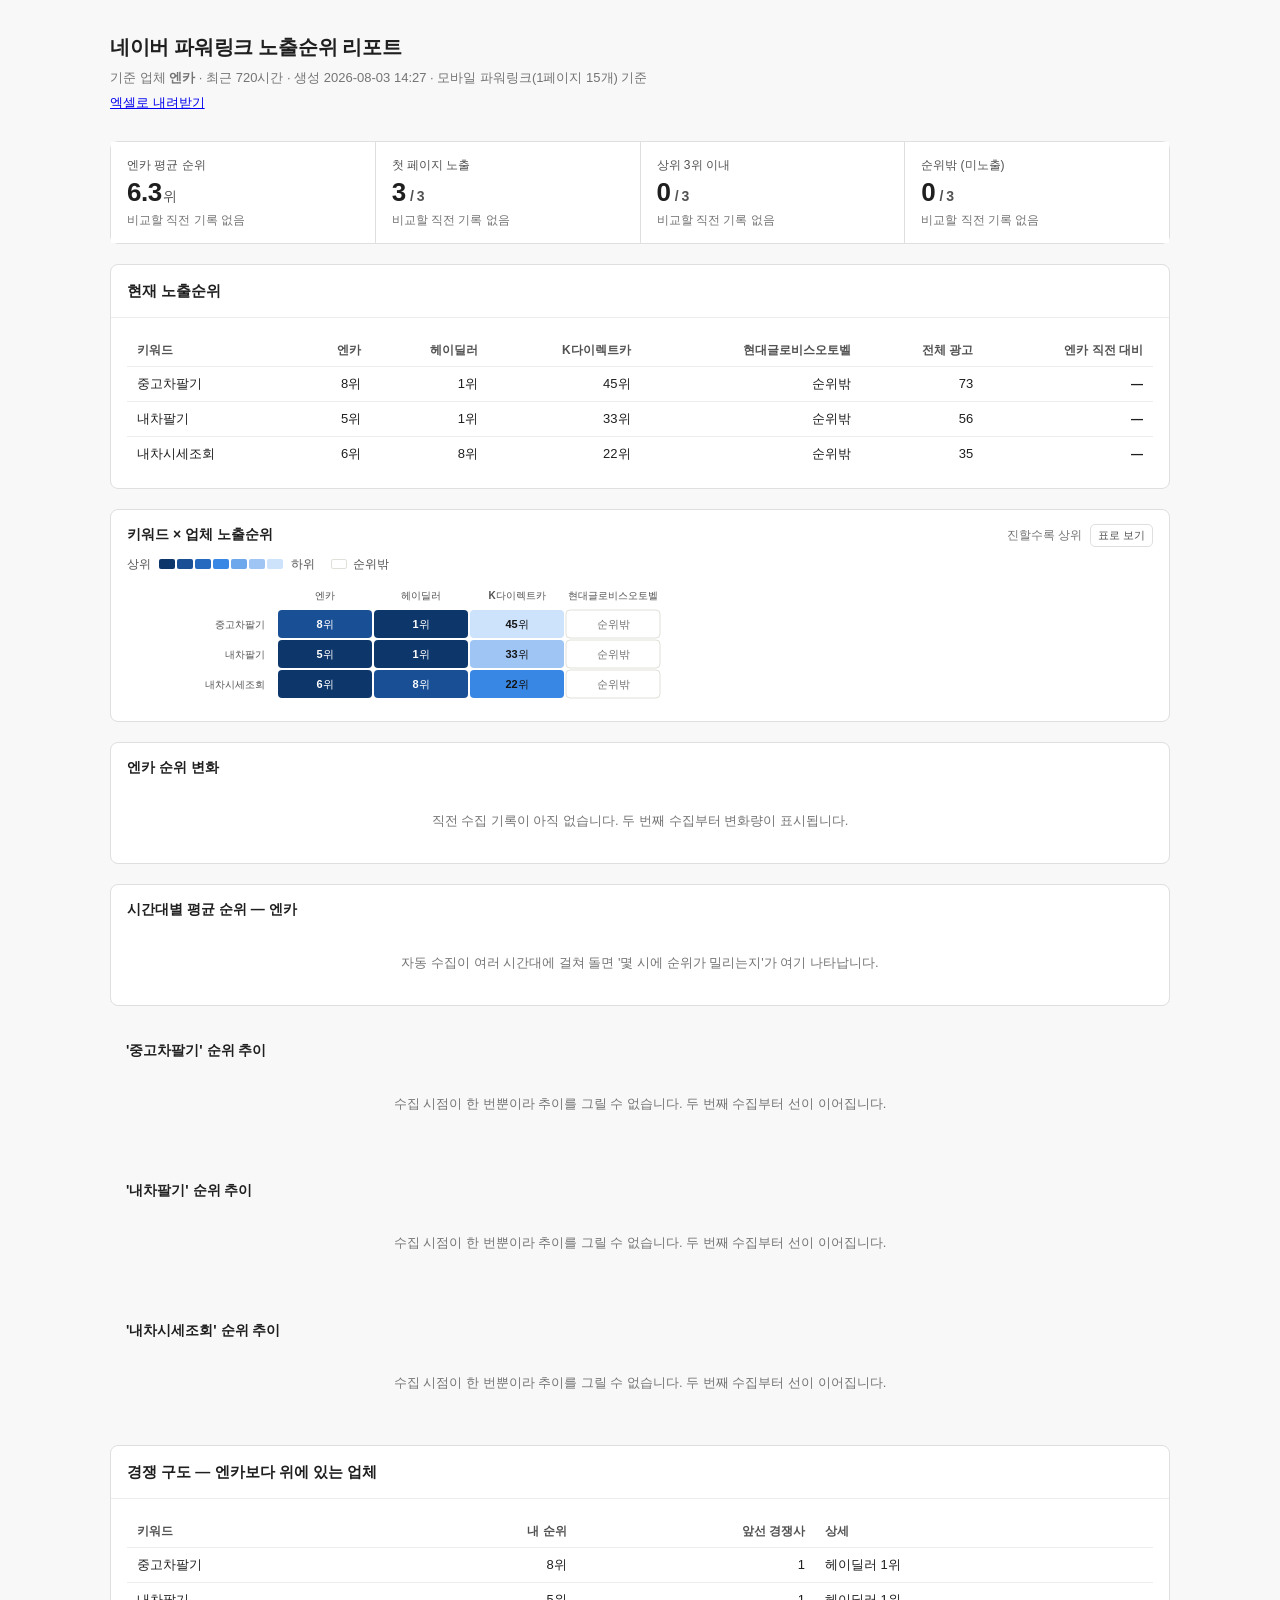
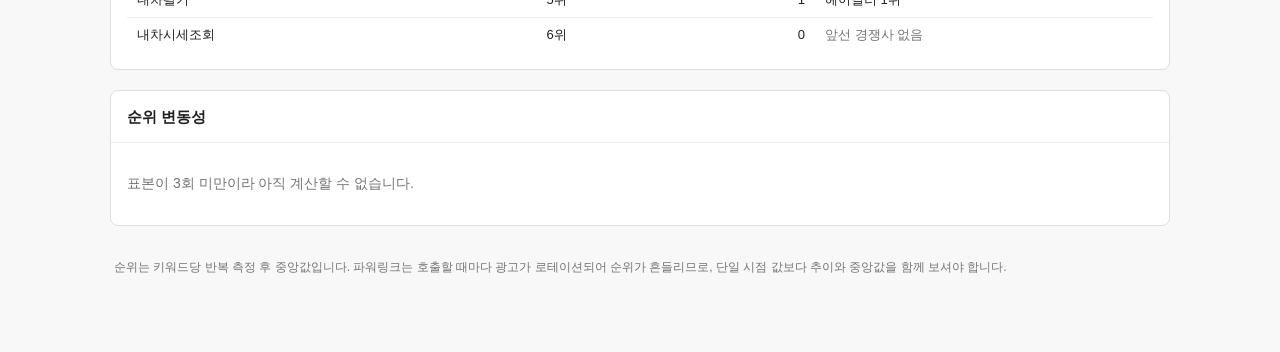
==== commit f44bd06d: "ui-ux-pro-max 규칙셋 적용 — 접근성·터치·동적글꼴 결함 수정 체크리스트에 표시만 하지 않고 브라우저에서 값을 재서 통과시켰다. 측정: 폰 375 세로/812 가로 · " ====
--- a/docs/index.html
+++ b/docs/index.html
@@ -285,7 +285,7 @@
   <header class="rpt">
     <h1>네이버 파워링크 노출순위 리포트</h1>
     <p>기준 업체 <strong>엔카</strong> · 최근 720시간 ·
-       생성 2026-08-03 13:18 · 모바일 파워링크(1페이지 15개) 기준</p>
+       생성 2026-08-03 14:27 · 모바일 파워링크(1페이지 15개) 기준</p>
     <p><a href="report.xlsx" download>엑셀로 내려받기</a></p>
   </header>
 
@@ -860,7 +860,7 @@
 </script>
 <script>
 (function () {
-  const A = {"generated_at": "2026-08-03T13:18:08", "targets": ["엔카", "헤이딜러", "K다이렉트카", "현대글로비스오토벨"], "primary": "엔카", "first_page": 15, "kpi": {"target": "엔카", "keywords": 3, "compared": 0, "avg_rank": 6.3, "avg_rank_delta": null, "first_page": 3, "first_page_prev": 0, "first_page_now": 0, "top3": 0, "top3_prev": 0, "top3_now": 0, "out": 0, "out_prev": 0, "out_now": 0}, "kpi_spark": [6.3], "current": [{"keyword": "중고차팔기", "total_ads": 73, "fetched_at": "2026-07-31T19:02:34", "ranks": {"엔카": {"rank": 8, "prev": null, "delta": null, "history": [8]}, "헤이딜러": {"rank": 1, "prev": null, "delta": null, "history": [1]}, "K다이렉트카": {"rank": 45, "prev": null, "delta": null, "history": [45]}, "현대글로비스오토벨": {"rank": null, "prev": null, "delta": null, "history": [null]}}}, {"keyword": "내차팔기", "total_ads": 56, "fetched_at": "2026-07-31T19:02:34", "ranks": {"엔카": {"rank": 5, "prev": null, "delta": null, "history": [5]}, "헤이딜러": {"rank": 1, "prev": null, "delta": null, "history": [1]}, "K다이렉트카": {"rank": 33, "prev": null, "delta": null, "history": [33]}, "현대글로비스오토벨": {"rank": null, "prev": null, "delta": null, "history": [null]}}}, {"keyword": "내차시세조회", "total_ads": 35, "fetched_at": "2026-07-31T19:02:34", "ranks": {"엔카": {"rank": 6, "prev": null, "delta": null, "history": [6]}, "헤이딜러": {"rank": 8, "prev": null, "delta": null, "history": [8]}, "K다이렉트카": {"rank": 22, "prev": null, "delta": null, "history": [22]}, "현대글로비스오토벨": {"rank": null, "prev": null, "delta": null, "history": [null]}}}], "heatmap": {"keywords": ["중고차팔기", "내차팔기", "내차시세조회"], "targets": ["엔카", "헤이딜러", "K다이렉트카", "현대글로비스오토벨"], "cells": [[8, 1, 45, null], [5, 1, 33, null], [6, 8, 22, null]], "max": 45}, "hourly": {"hours": [0, 1, 2, 3, 4, 5, 6, 7, 8, 9, 10, 11, 12, 13, 14, 15, 16, 17, 18, 19, 20, 21, 22, 23], "series": {"엔카": [null, null, null, null, null, null, null, null, null, null, null, null, null, null, null, null, null, null, null, 6.3, null, null, null, null], "헤이딜러": [null, null, null, null, null, null, null, null, null, null, null, null, null, null, null, null, null, null, null, 3.3, null, null, null, null], "K다이렉트카": [null, null, null, null, null, null, null, null, null, null, null, null, null, null, null, null, null, null, null, 33.3, null, null, null, null], "현대글로비스오토벨": [null, null, null, null, null, null, null, null, null, null, null, null, null, null, null, null, null, null, null, null, null, null, null, null]}, "counts": [0, 0, 0, 0, 0, 0, 0, 0, 0, 0, 0, 0, 0, 0, 0, 0, 0, 0, 0, 9, 0, 0, 0, 0], "best_hour": {"hour": 19, "avg": 6.3}, "worst_hour": {"hour": 19, "avg": 6.3}}, "volatility": [], "competitive": [{"keyword": "중고차팔기", "rank": 8, "ahead": [{"target": "헤이딜러", "rank": 1}]}, {"keyword": "내차팔기", "rank": 5, "ahead": [{"target": "헤이딜러", "rank": 1}]}, {"keyword": "내차시세조회", "rank": 6, "ahead": []}], "trend": {"중고차팔기": {"엔카": [["2026-07-31T19:02:34", 8]], "헤이딜러": [["2026-07-31T19:02:34", 1]], "K다이렉트카": [["2026-07-31T19:02:34", 45]], "현대글로비스오토벨": [["2026-07-31T19:02:34", null]]}, "내차팔기": {"엔카": [["2026-07-31T19:02:34", 5]], "헤이딜러": [["2026-07-31T19:02:34", 1]], "K다이렉트카": [["2026-07-31T19:02:34", 33]], "현대글로비스오토벨": [["2026-07-31T19:02:34", null]]}, "내차시세조회": {"엔카": [["2026-07-31T19:02:34", 6]], "헤이딜러": [["2026-07-31T19:02:34", 8]], "K다이렉트카": [["2026-07-31T19:02:34", 22]], "현대글로비스오토벨": [["2026-07-31T19:02:34", null]]}}, "sample_count": 12};
+  const A = {"generated_at": "2026-08-03T14:27:44", "targets": ["엔카", "헤이딜러", "K다이렉트카", "현대글로비스오토벨"], "primary": "엔카", "first_page": 15, "kpi": {"target": "엔카", "keywords": 3, "compared": 0, "avg_rank": 6.3, "avg_rank_delta": null, "first_page": 3, "first_page_prev": 0, "first_page_now": 0, "top3": 0, "top3_prev": 0, "top3_now": 0, "out": 0, "out_prev": 0, "out_now": 0}, "kpi_spark": [6.3], "current": [{"keyword": "중고차팔기", "total_ads": 73, "fetched_at": "2026-07-31T19:02:34", "ranks": {"엔카": {"rank": 8, "prev": null, "delta": null, "history": [8]}, "헤이딜러": {"rank": 1, "prev": null, "delta": null, "history": [1]}, "K다이렉트카": {"rank": 45, "prev": null, "delta": null, "history": [45]}, "현대글로비스오토벨": {"rank": null, "prev": null, "delta": null, "history": [null]}}}, {"keyword": "내차팔기", "total_ads": 56, "fetched_at": "2026-07-31T19:02:34", "ranks": {"엔카": {"rank": 5, "prev": null, "delta": null, "history": [5]}, "헤이딜러": {"rank": 1, "prev": null, "delta": null, "history": [1]}, "K다이렉트카": {"rank": 33, "prev": null, "delta": null, "history": [33]}, "현대글로비스오토벨": {"rank": null, "prev": null, "delta": null, "history": [null]}}}, {"keyword": "내차시세조회", "total_ads": 35, "fetched_at": "2026-07-31T19:02:34", "ranks": {"엔카": {"rank": 6, "prev": null, "delta": null, "history": [6]}, "헤이딜러": {"rank": 8, "prev": null, "delta": null, "history": [8]}, "K다이렉트카": {"rank": 22, "prev": null, "delta": null, "history": [22]}, "현대글로비스오토벨": {"rank": null, "prev": null, "delta": null, "history": [null]}}}], "heatmap": {"keywords": ["중고차팔기", "내차팔기", "내차시세조회"], "targets": ["엔카", "헤이딜러", "K다이렉트카", "현대글로비스오토벨"], "cells": [[8, 1, 45, null], [5, 1, 33, null], [6, 8, 22, null]], "max": 45}, "hourly": {"hours": [0, 1, 2, 3, 4, 5, 6, 7, 8, 9, 10, 11, 12, 13, 14, 15, 16, 17, 18, 19, 20, 21, 22, 23], "series": {"엔카": [null, null, null, null, null, null, null, null, null, null, null, null, null, null, null, null, null, null, null, 6.3, null, null, null, null], "헤이딜러": [null, null, null, null, null, null, null, null, null, null, null, null, null, null, null, null, null, null, null, 3.3, null, null, null, null], "K다이렉트카": [null, null, null, null, null, null, null, null, null, null, null, null, null, null, null, null, null, null, null, 33.3, null, null, null, null], "현대글로비스오토벨": [null, null, null, null, null, null, null, null, null, null, null, null, null, null, null, null, null, null, null, null, null, null, null, null]}, "counts": [0, 0, 0, 0, 0, 0, 0, 0, 0, 0, 0, 0, 0, 0, 0, 0, 0, 0, 0, 9, 0, 0, 0, 0], "best_hour": {"hour": 19, "avg": 6.3}, "worst_hour": {"hour": 19, "avg": 6.3}}, "volatility": [], "competitive": [{"keyword": "중고차팔기", "rank": 8, "ahead": [{"target": "헤이딜러", "rank": 1}]}, {"keyword": "내차팔기", "rank": 5, "ahead": [{"target": "헤이딜러", "rank": 1}]}, {"keyword": "내차시세조회", "rank": 6, "ahead": []}], "trend": {"중고차팔기": {"엔카": [["2026-07-31T19:02:34", 8]], "헤이딜러": [["2026-07-31T19:02:34", 1]], "K다이렉트카": [["2026-07-31T19:02:34", 45]], "현대글로비스오토벨": [["2026-07-31T19:02:34", null]]}, "내차팔기": {"엔카": [["2026-07-31T19:02:34", 5]], "헤이딜러": [["2026-07-31T19:02:34", 1]], "K다이렉트카": [["2026-07-31T19:02:34", 33]], "현대글로비스오토벨": [["2026-07-31T19:02:34", null]]}, "내차시세조회": {"엔카": [["2026-07-31T19:02:34", 6]], "헤이딜러": [["2026-07-31T19:02:34", 8]], "K다이렉트카": [["2026-07-31T19:02:34", 22]], "현대글로비스오토벨": [["2026-07-31T19:02:34", null]]}}, "sample_count": 12};
   Viz.renderKpis(document.getElementById("kpi"), A.kpi, A.kpi_spark);
   Viz.renderHeatmap(document.getElementById("heatmap"), { heatmap: A.heatmap, firstPage: A.first_page });
   Viz.renderDumbbell(document.getElementById("dumbbell"),
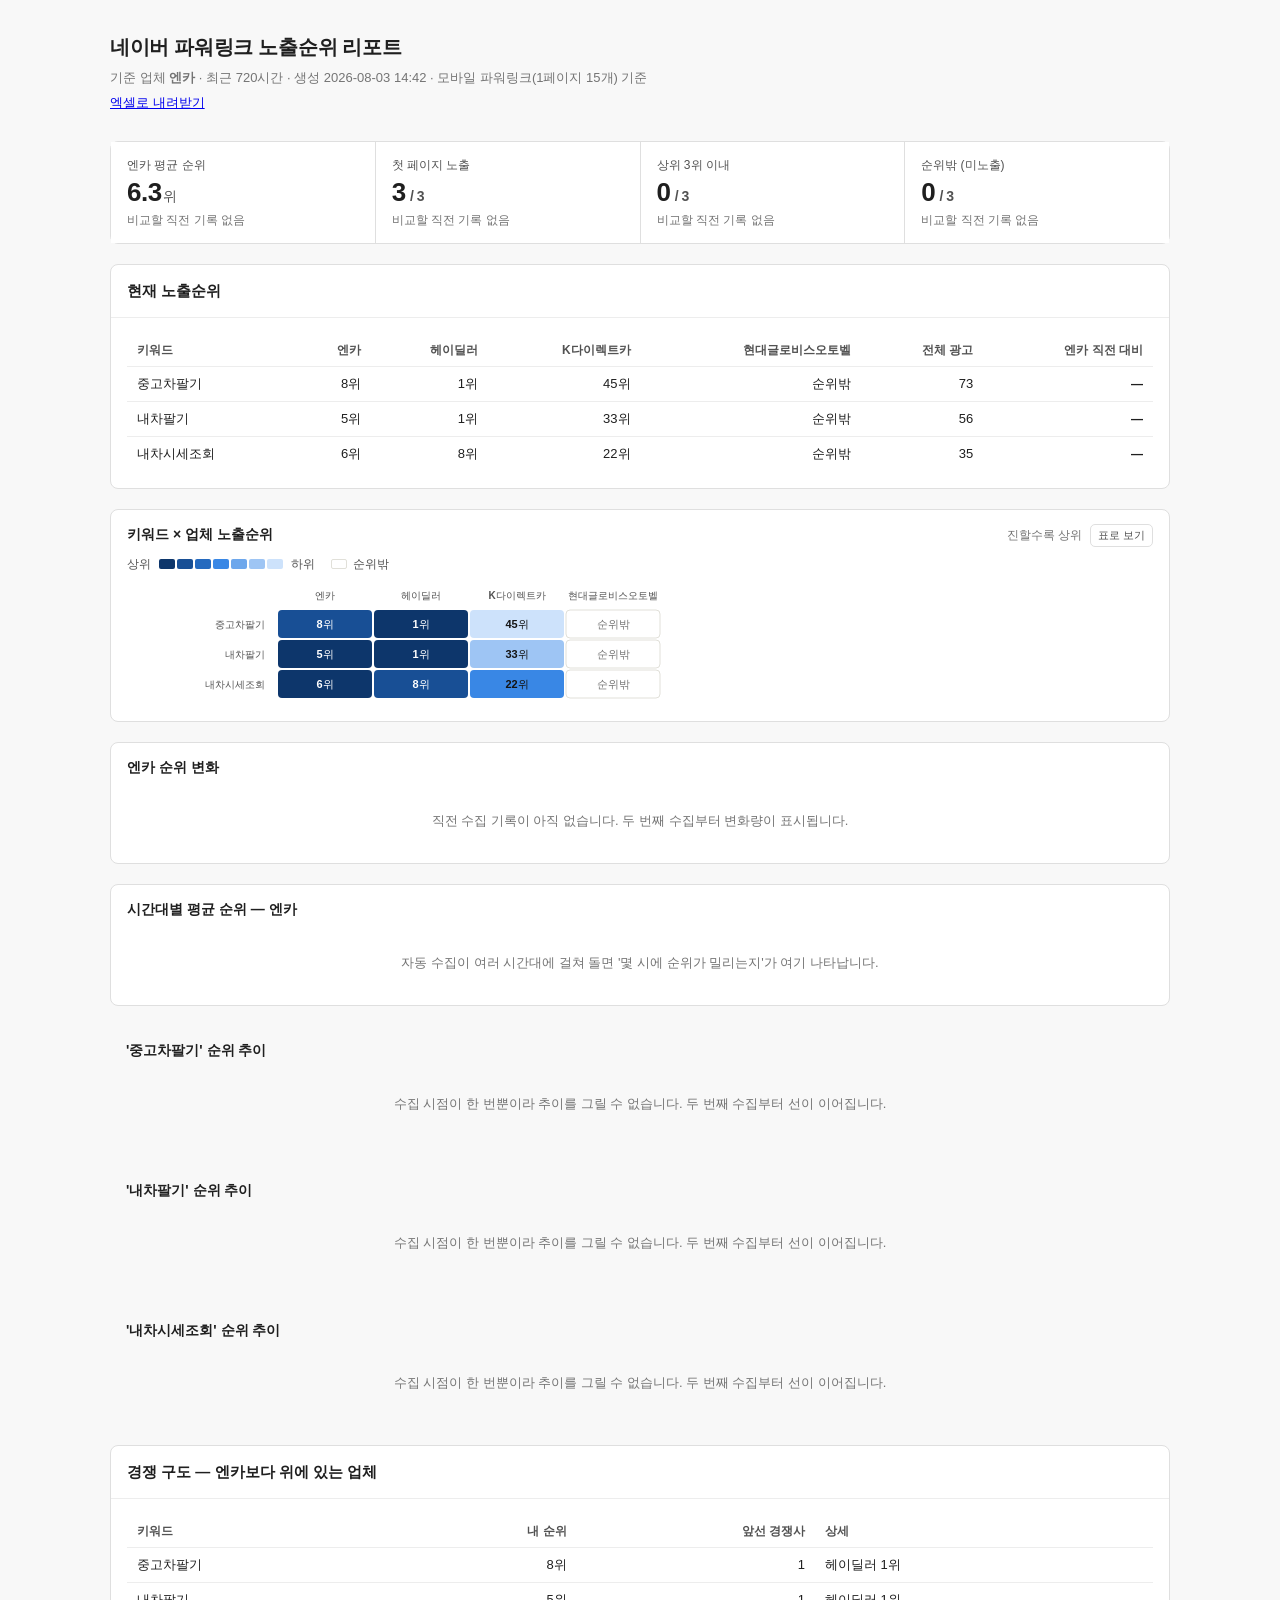
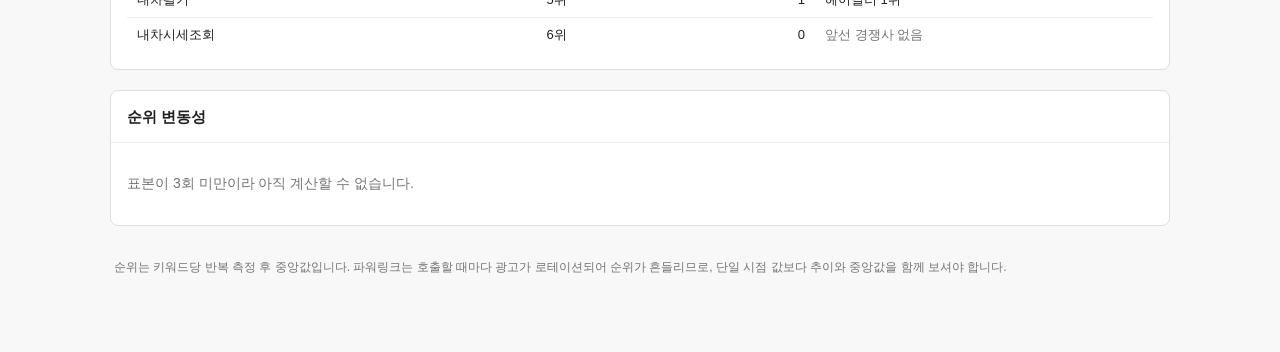
==== commit 6a0f17d3: "ui-ux-pro-max 우선순위 3·6·9·10 적용 — 뒤로가기·딥링킹·모바일 글자크기 지난 패스에서 접근성·터치·레이아웃·폼(1·2·5·8)을 통과시켰고, 이번에 성능·타이포" ====
--- a/docs/index.html
+++ b/docs/index.html
@@ -285,7 +285,7 @@
   <header class="rpt">
     <h1>네이버 파워링크 노출순위 리포트</h1>
     <p>기준 업체 <strong>엔카</strong> · 최근 720시간 ·
-       생성 2026-08-03 14:27 · 모바일 파워링크(1페이지 15개) 기준</p>
+       생성 2026-08-03 14:42 · 모바일 파워링크(1페이지 15개) 기준</p>
     <p><a href="report.xlsx" download>엑셀로 내려받기</a></p>
   </header>
 
@@ -860,7 +860,7 @@
 </script>
 <script>
 (function () {
-  const A = {"generated_at": "2026-08-03T14:27:44", "targets": ["엔카", "헤이딜러", "K다이렉트카", "현대글로비스오토벨"], "primary": "엔카", "first_page": 15, "kpi": {"target": "엔카", "keywords": 3, "compared": 0, "avg_rank": 6.3, "avg_rank_delta": null, "first_page": 3, "first_page_prev": 0, "first_page_now": 0, "top3": 0, "top3_prev": 0, "top3_now": 0, "out": 0, "out_prev": 0, "out_now": 0}, "kpi_spark": [6.3], "current": [{"keyword": "중고차팔기", "total_ads": 73, "fetched_at": "2026-07-31T19:02:34", "ranks": {"엔카": {"rank": 8, "prev": null, "delta": null, "history": [8]}, "헤이딜러": {"rank": 1, "prev": null, "delta": null, "history": [1]}, "K다이렉트카": {"rank": 45, "prev": null, "delta": null, "history": [45]}, "현대글로비스오토벨": {"rank": null, "prev": null, "delta": null, "history": [null]}}}, {"keyword": "내차팔기", "total_ads": 56, "fetched_at": "2026-07-31T19:02:34", "ranks": {"엔카": {"rank": 5, "prev": null, "delta": null, "history": [5]}, "헤이딜러": {"rank": 1, "prev": null, "delta": null, "history": [1]}, "K다이렉트카": {"rank": 33, "prev": null, "delta": null, "history": [33]}, "현대글로비스오토벨": {"rank": null, "prev": null, "delta": null, "history": [null]}}}, {"keyword": "내차시세조회", "total_ads": 35, "fetched_at": "2026-07-31T19:02:34", "ranks": {"엔카": {"rank": 6, "prev": null, "delta": null, "history": [6]}, "헤이딜러": {"rank": 8, "prev": null, "delta": null, "history": [8]}, "K다이렉트카": {"rank": 22, "prev": null, "delta": null, "history": [22]}, "현대글로비스오토벨": {"rank": null, "prev": null, "delta": null, "history": [null]}}}], "heatmap": {"keywords": ["중고차팔기", "내차팔기", "내차시세조회"], "targets": ["엔카", "헤이딜러", "K다이렉트카", "현대글로비스오토벨"], "cells": [[8, 1, 45, null], [5, 1, 33, null], [6, 8, 22, null]], "max": 45}, "hourly": {"hours": [0, 1, 2, 3, 4, 5, 6, 7, 8, 9, 10, 11, 12, 13, 14, 15, 16, 17, 18, 19, 20, 21, 22, 23], "series": {"엔카": [null, null, null, null, null, null, null, null, null, null, null, null, null, null, null, null, null, null, null, 6.3, null, null, null, null], "헤이딜러": [null, null, null, null, null, null, null, null, null, null, null, null, null, null, null, null, null, null, null, 3.3, null, null, null, null], "K다이렉트카": [null, null, null, null, null, null, null, null, null, null, null, null, null, null, null, null, null, null, null, 33.3, null, null, null, null], "현대글로비스오토벨": [null, null, null, null, null, null, null, null, null, null, null, null, null, null, null, null, null, null, null, null, null, null, null, null]}, "counts": [0, 0, 0, 0, 0, 0, 0, 0, 0, 0, 0, 0, 0, 0, 0, 0, 0, 0, 0, 9, 0, 0, 0, 0], "best_hour": {"hour": 19, "avg": 6.3}, "worst_hour": {"hour": 19, "avg": 6.3}}, "volatility": [], "competitive": [{"keyword": "중고차팔기", "rank": 8, "ahead": [{"target": "헤이딜러", "rank": 1}]}, {"keyword": "내차팔기", "rank": 5, "ahead": [{"target": "헤이딜러", "rank": 1}]}, {"keyword": "내차시세조회", "rank": 6, "ahead": []}], "trend": {"중고차팔기": {"엔카": [["2026-07-31T19:02:34", 8]], "헤이딜러": [["2026-07-31T19:02:34", 1]], "K다이렉트카": [["2026-07-31T19:02:34", 45]], "현대글로비스오토벨": [["2026-07-31T19:02:34", null]]}, "내차팔기": {"엔카": [["2026-07-31T19:02:34", 5]], "헤이딜러": [["2026-07-31T19:02:34", 1]], "K다이렉트카": [["2026-07-31T19:02:34", 33]], "현대글로비스오토벨": [["2026-07-31T19:02:34", null]]}, "내차시세조회": {"엔카": [["2026-07-31T19:02:34", 6]], "헤이딜러": [["2026-07-31T19:02:34", 8]], "K다이렉트카": [["2026-07-31T19:02:34", 22]], "현대글로비스오토벨": [["2026-07-31T19:02:34", null]]}}, "sample_count": 12};
+  const A = {"generated_at": "2026-08-03T14:42:27", "targets": ["엔카", "헤이딜러", "K다이렉트카", "현대글로비스오토벨"], "primary": "엔카", "first_page": 15, "kpi": {"target": "엔카", "keywords": 3, "compared": 0, "avg_rank": 6.3, "avg_rank_delta": null, "first_page": 3, "first_page_prev": 0, "first_page_now": 0, "top3": 0, "top3_prev": 0, "top3_now": 0, "out": 0, "out_prev": 0, "out_now": 0}, "kpi_spark": [6.3], "current": [{"keyword": "중고차팔기", "total_ads": 73, "fetched_at": "2026-07-31T19:02:34", "ranks": {"엔카": {"rank": 8, "prev": null, "delta": null, "history": [8]}, "헤이딜러": {"rank": 1, "prev": null, "delta": null, "history": [1]}, "K다이렉트카": {"rank": 45, "prev": null, "delta": null, "history": [45]}, "현대글로비스오토벨": {"rank": null, "prev": null, "delta": null, "history": [null]}}}, {"keyword": "내차팔기", "total_ads": 56, "fetched_at": "2026-07-31T19:02:34", "ranks": {"엔카": {"rank": 5, "prev": null, "delta": null, "history": [5]}, "헤이딜러": {"rank": 1, "prev": null, "delta": null, "history": [1]}, "K다이렉트카": {"rank": 33, "prev": null, "delta": null, "history": [33]}, "현대글로비스오토벨": {"rank": null, "prev": null, "delta": null, "history": [null]}}}, {"keyword": "내차시세조회", "total_ads": 35, "fetched_at": "2026-07-31T19:02:34", "ranks": {"엔카": {"rank": 6, "prev": null, "delta": null, "history": [6]}, "헤이딜러": {"rank": 8, "prev": null, "delta": null, "history": [8]}, "K다이렉트카": {"rank": 22, "prev": null, "delta": null, "history": [22]}, "현대글로비스오토벨": {"rank": null, "prev": null, "delta": null, "history": [null]}}}], "heatmap": {"keywords": ["중고차팔기", "내차팔기", "내차시세조회"], "targets": ["엔카", "헤이딜러", "K다이렉트카", "현대글로비스오토벨"], "cells": [[8, 1, 45, null], [5, 1, 33, null], [6, 8, 22, null]], "max": 45}, "hourly": {"hours": [0, 1, 2, 3, 4, 5, 6, 7, 8, 9, 10, 11, 12, 13, 14, 15, 16, 17, 18, 19, 20, 21, 22, 23], "series": {"엔카": [null, null, null, null, null, null, null, null, null, null, null, null, null, null, null, null, null, null, null, 6.3, null, null, null, null], "헤이딜러": [null, null, null, null, null, null, null, null, null, null, null, null, null, null, null, null, null, null, null, 3.3, null, null, null, null], "K다이렉트카": [null, null, null, null, null, null, null, null, null, null, null, null, null, null, null, null, null, null, null, 33.3, null, null, null, null], "현대글로비스오토벨": [null, null, null, null, null, null, null, null, null, null, null, null, null, null, null, null, null, null, null, null, null, null, null, null]}, "counts": [0, 0, 0, 0, 0, 0, 0, 0, 0, 0, 0, 0, 0, 0, 0, 0, 0, 0, 0, 9, 0, 0, 0, 0], "best_hour": {"hour": 19, "avg": 6.3}, "worst_hour": {"hour": 19, "avg": 6.3}}, "volatility": [], "competitive": [{"keyword": "중고차팔기", "rank": 8, "ahead": [{"target": "헤이딜러", "rank": 1}]}, {"keyword": "내차팔기", "rank": 5, "ahead": [{"target": "헤이딜러", "rank": 1}]}, {"keyword": "내차시세조회", "rank": 6, "ahead": []}], "trend": {"중고차팔기": {"엔카": [["2026-07-31T19:02:34", 8]], "헤이딜러": [["2026-07-31T19:02:34", 1]], "K다이렉트카": [["2026-07-31T19:02:34", 45]], "현대글로비스오토벨": [["2026-07-31T19:02:34", null]]}, "내차팔기": {"엔카": [["2026-07-31T19:02:34", 5]], "헤이딜러": [["2026-07-31T19:02:34", 1]], "K다이렉트카": [["2026-07-31T19:02:34", 33]], "현대글로비스오토벨": [["2026-07-31T19:02:34", null]]}, "내차시세조회": {"엔카": [["2026-07-31T19:02:34", 6]], "헤이딜러": [["2026-07-31T19:02:34", 8]], "K다이렉트카": [["2026-07-31T19:02:34", 22]], "현대글로비스오토벨": [["2026-07-31T19:02:34", null]]}}, "sample_count": 12};
   Viz.renderKpis(document.getElementById("kpi"), A.kpi, A.kpi_spark);
   Viz.renderHeatmap(document.getElementById("heatmap"), { heatmap: A.heatmap, firstPage: A.first_page });
   Viz.renderDumbbell(document.getElementById("dumbbell"),
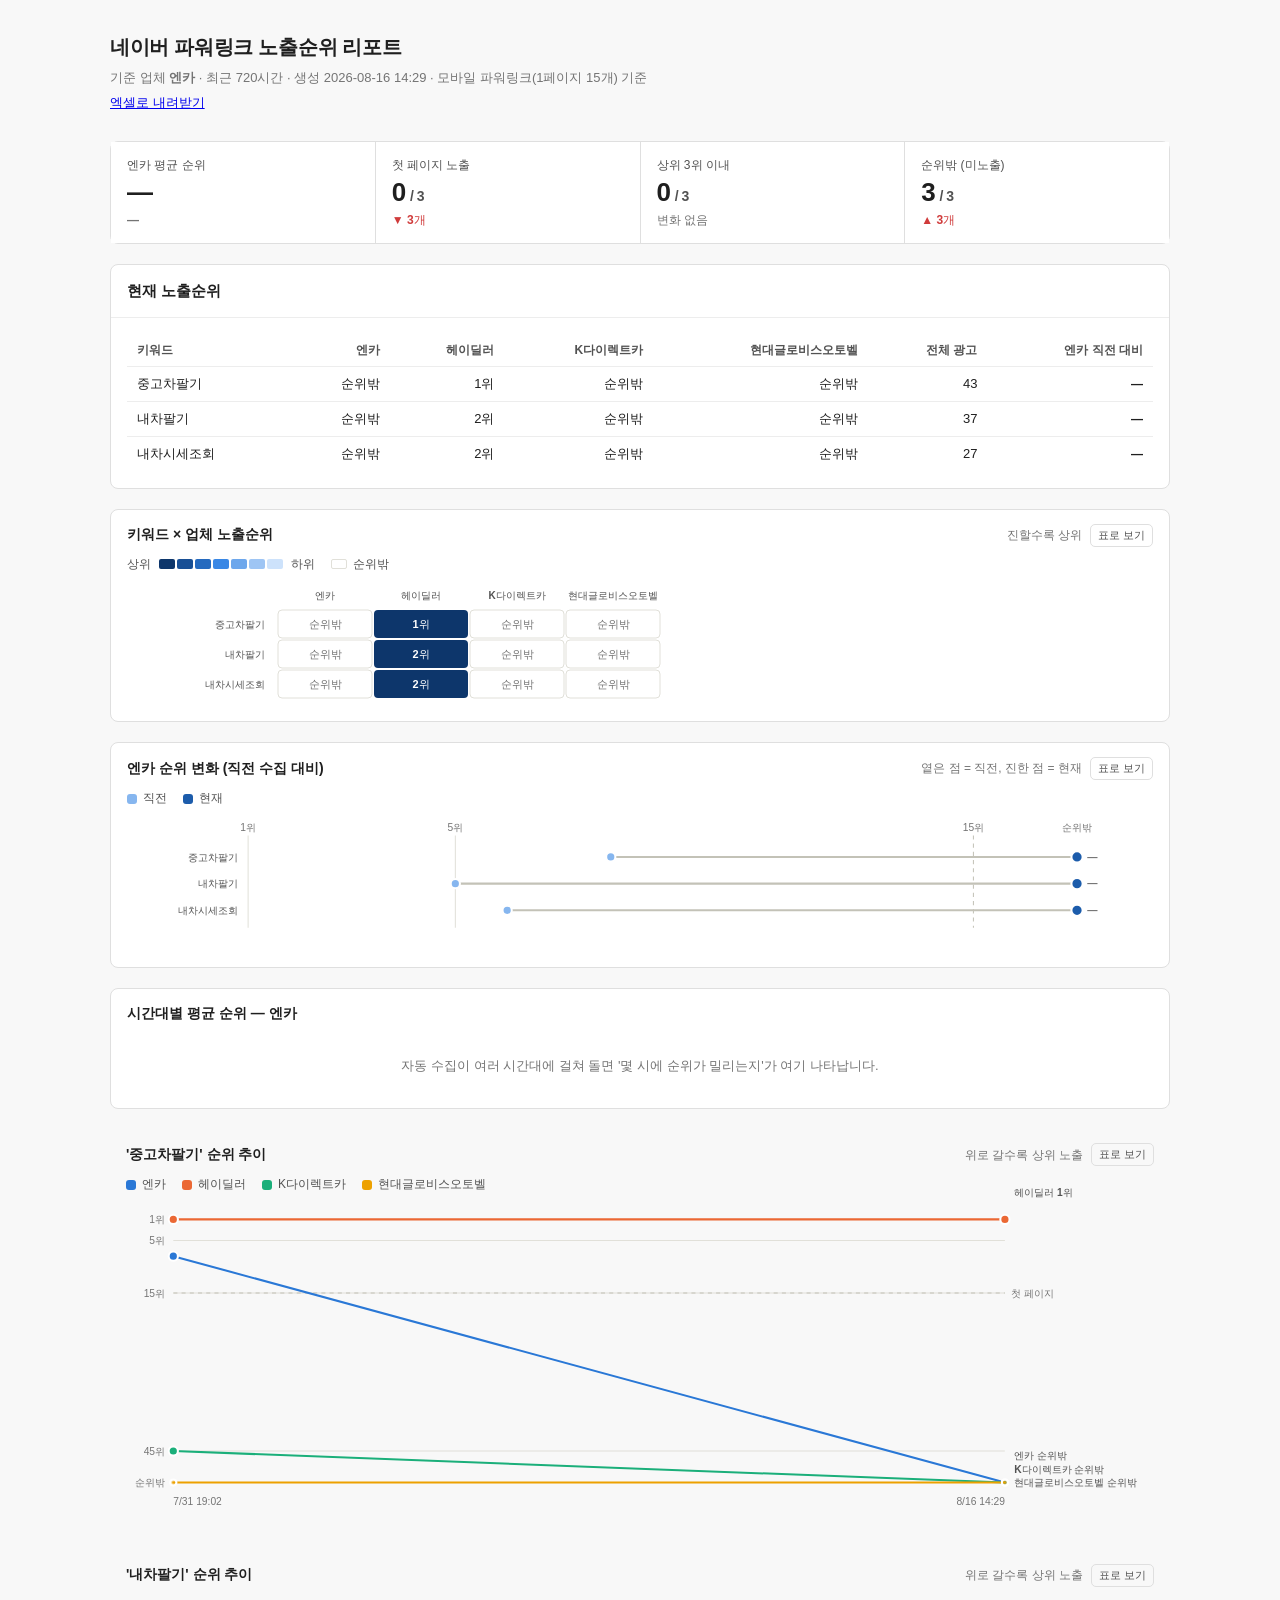
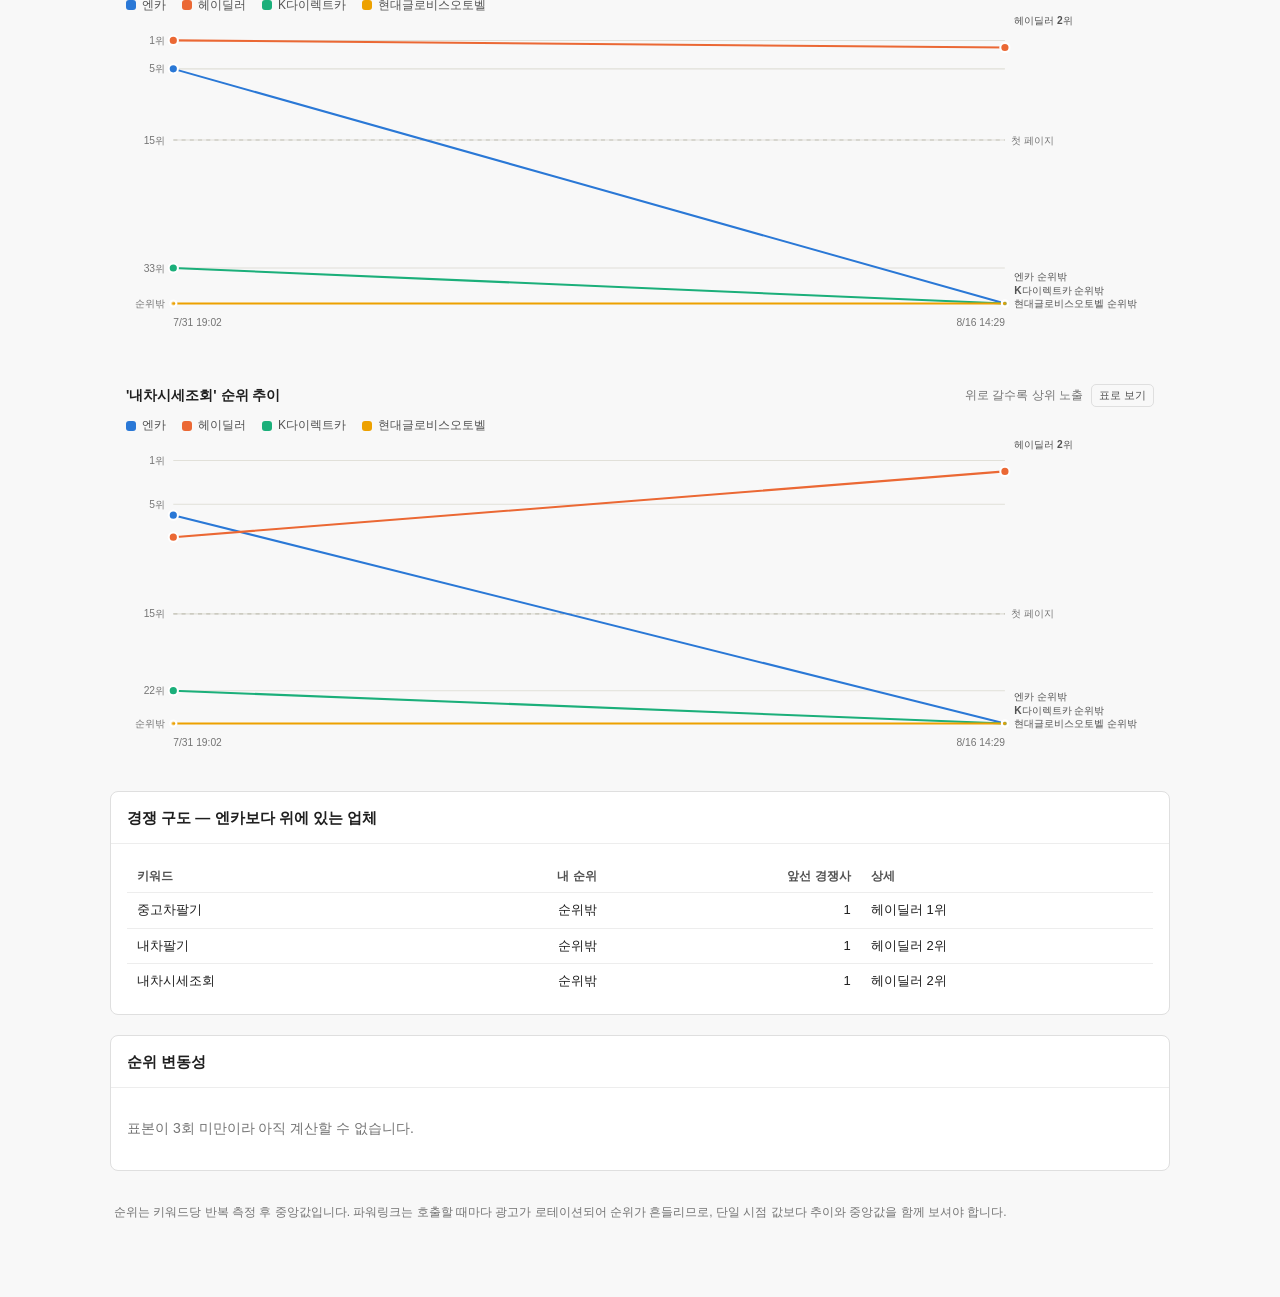
==== commit 51b5bdde: "순위 수집 2026-08-16 14:29 KST" ====
--- a/docs/index.html
+++ b/docs/index.html
@@ -285,7 +285,7 @@
   <header class="rpt">
     <h1>네이버 파워링크 노출순위 리포트</h1>
     <p>기준 업체 <strong>엔카</strong> · 최근 720시간 ·
-       생성 2026-08-03 14:42 · 모바일 파워링크(1페이지 15개) 기준</p>
+       생성 2026-08-16 14:29 · 모바일 파워링크(1페이지 15개) 기준</p>
     <p><a href="report.xlsx" download>엑셀로 내려받기</a></p>
   </header>
 
@@ -293,7 +293,7 @@
 
   <section class="card">
     <h2>현재 노출순위</h2>
-    <div class="plain"><table><thead><tr><th>키워드</th><th>엔카</th><th>헤이딜러</th><th>K다이렉트카</th><th>현대글로비스오토벨</th><th>전체 광고</th><th>엔카 직전 대비</th></tr></thead><tbody><tr><td>중고차팔기</td><td>8위</td><td>1위</td><td>45위</td><td>순위밖</td><td>73</td><td><span class="viz-delta flat">—</span></td></tr><tr><td>내차팔기</td><td>5위</td><td>1위</td><td>33위</td><td>순위밖</td><td>56</td><td><span class="viz-delta flat">—</span></td></tr><tr><td>내차시세조회</td><td>6위</td><td>8위</td><td>22위</td><td>순위밖</td><td>35</td><td><span class="viz-delta flat">—</span></td></tr></tbody></table></div>
+    <div class="plain"><table><thead><tr><th>키워드</th><th>엔카</th><th>헤이딜러</th><th>K다이렉트카</th><th>현대글로비스오토벨</th><th>전체 광고</th><th>엔카 직전 대비</th></tr></thead><tbody><tr><td>중고차팔기</td><td>순위밖</td><td>1위</td><td>순위밖</td><td>순위밖</td><td>43</td><td><span class="viz-delta flat">—</span></td></tr><tr><td>내차팔기</td><td>순위밖</td><td>2위</td><td>순위밖</td><td>순위밖</td><td>37</td><td><span class="viz-delta flat">—</span></td></tr><tr><td>내차시세조회</td><td>순위밖</td><td>2위</td><td>순위밖</td><td>순위밖</td><td>27</td><td><span class="viz-delta flat">—</span></td></tr></tbody></table></div>
   </section>
 
   <section class="card viz" id="heatmap"></section>
@@ -306,7 +306,7 @@
 
   <section class="card">
     <h2>경쟁 구도 — 엔카보다 위에 있는 업체</h2>
-    <div class="plain"><table><thead><tr><th>키워드</th><th>내 순위</th><th>앞선 경쟁사</th><th style='text-align:left'>상세</th></tr></thead><tbody><tr><td>중고차팔기</td><td>8위</td><td>1</td><td style='text-align:left'>헤이딜러 1위</td></tr><tr><td>내차팔기</td><td>5위</td><td>1</td><td style='text-align:left'>헤이딜러 1위</td></tr><tr><td>내차시세조회</td><td>6위</td><td>0</td><td style='text-align:left'><span class="muted">앞선 경쟁사 없음</span></td></tr></tbody></table></div>
+    <div class="plain"><table><thead><tr><th>키워드</th><th>내 순위</th><th>앞선 경쟁사</th><th style='text-align:left'>상세</th></tr></thead><tbody><tr><td>중고차팔기</td><td>순위밖</td><td>1</td><td style='text-align:left'>헤이딜러 1위</td></tr><tr><td>내차팔기</td><td>순위밖</td><td>1</td><td style='text-align:left'>헤이딜러 2위</td></tr><tr><td>내차시세조회</td><td>순위밖</td><td>1</td><td style='text-align:left'>헤이딜러 2위</td></tr></tbody></table></div>
   </section>
 
   <section class="card">
@@ -860,7 +860,7 @@
 </script>
 <script>
 (function () {
-  const A = {"generated_at": "2026-08-03T14:42:27", "targets": ["엔카", "헤이딜러", "K다이렉트카", "현대글로비스오토벨"], "primary": "엔카", "first_page": 15, "kpi": {"target": "엔카", "keywords": 3, "compared": 0, "avg_rank": 6.3, "avg_rank_delta": null, "first_page": 3, "first_page_prev": 0, "first_page_now": 0, "top3": 0, "top3_prev": 0, "top3_now": 0, "out": 0, "out_prev": 0, "out_now": 0}, "kpi_spark": [6.3], "current": [{"keyword": "중고차팔기", "total_ads": 73, "fetched_at": "2026-07-31T19:02:34", "ranks": {"엔카": {"rank": 8, "prev": null, "delta": null, "history": [8]}, "헤이딜러": {"rank": 1, "prev": null, "delta": null, "history": [1]}, "K다이렉트카": {"rank": 45, "prev": null, "delta": null, "history": [45]}, "현대글로비스오토벨": {"rank": null, "prev": null, "delta": null, "history": [null]}}}, {"keyword": "내차팔기", "total_ads": 56, "fetched_at": "2026-07-31T19:02:34", "ranks": {"엔카": {"rank": 5, "prev": null, "delta": null, "history": [5]}, "헤이딜러": {"rank": 1, "prev": null, "delta": null, "history": [1]}, "K다이렉트카": {"rank": 33, "prev": null, "delta": null, "history": [33]}, "현대글로비스오토벨": {"rank": null, "prev": null, "delta": null, "history": [null]}}}, {"keyword": "내차시세조회", "total_ads": 35, "fetched_at": "2026-07-31T19:02:34", "ranks": {"엔카": {"rank": 6, "prev": null, "delta": null, "history": [6]}, "헤이딜러": {"rank": 8, "prev": null, "delta": null, "history": [8]}, "K다이렉트카": {"rank": 22, "prev": null, "delta": null, "history": [22]}, "현대글로비스오토벨": {"rank": null, "prev": null, "delta": null, "history": [null]}}}], "heatmap": {"keywords": ["중고차팔기", "내차팔기", "내차시세조회"], "targets": ["엔카", "헤이딜러", "K다이렉트카", "현대글로비스오토벨"], "cells": [[8, 1, 45, null], [5, 1, 33, null], [6, 8, 22, null]], "max": 45}, "hourly": {"hours": [0, 1, 2, 3, 4, 5, 6, 7, 8, 9, 10, 11, 12, 13, 14, 15, 16, 17, 18, 19, 20, 21, 22, 23], "series": {"엔카": [null, null, null, null, null, null, null, null, null, null, null, null, null, null, null, null, null, null, null, 6.3, null, null, null, null], "헤이딜러": [null, null, null, null, null, null, null, null, null, null, null, null, null, null, null, null, null, null, null, 3.3, null, null, null, null], "K다이렉트카": [null, null, null, null, null, null, null, null, null, null, null, null, null, null, null, null, null, null, null, 33.3, null, null, null, null], "현대글로비스오토벨": [null, null, null, null, null, null, null, null, null, null, null, null, null, null, null, null, null, null, null, null, null, null, null, null]}, "counts": [0, 0, 0, 0, 0, 0, 0, 0, 0, 0, 0, 0, 0, 0, 0, 0, 0, 0, 0, 9, 0, 0, 0, 0], "best_hour": {"hour": 19, "avg": 6.3}, "worst_hour": {"hour": 19, "avg": 6.3}}, "volatility": [], "competitive": [{"keyword": "중고차팔기", "rank": 8, "ahead": [{"target": "헤이딜러", "rank": 1}]}, {"keyword": "내차팔기", "rank": 5, "ahead": [{"target": "헤이딜러", "rank": 1}]}, {"keyword": "내차시세조회", "rank": 6, "ahead": []}], "trend": {"중고차팔기": {"엔카": [["2026-07-31T19:02:34", 8]], "헤이딜러": [["2026-07-31T19:02:34", 1]], "K다이렉트카": [["2026-07-31T19:02:34", 45]], "현대글로비스오토벨": [["2026-07-31T19:02:34", null]]}, "내차팔기": {"엔카": [["2026-07-31T19:02:34", 5]], "헤이딜러": [["2026-07-31T19:02:34", 1]], "K다이렉트카": [["2026-07-31T19:02:34", 33]], "현대글로비스오토벨": [["2026-07-31T19:02:34", null]]}, "내차시세조회": {"엔카": [["2026-07-31T19:02:34", 6]], "헤이딜러": [["2026-07-31T19:02:34", 8]], "K다이렉트카": [["2026-07-31T19:02:34", 22]], "현대글로비스오토벨": [["2026-07-31T19:02:34", null]]}}, "sample_count": 12};
+  const A = {"generated_at": "2026-08-16T14:29:40", "targets": ["엔카", "헤이딜러", "K다이렉트카", "현대글로비스오토벨"], "primary": "엔카", "first_page": 15, "kpi": {"target": "엔카", "keywords": 3, "compared": 3, "avg_rank": null, "avg_rank_delta": null, "first_page": 0, "first_page_prev": 3, "first_page_now": 0, "top3": 0, "top3_prev": 0, "top3_now": 0, "out": 3, "out_prev": 0, "out_now": 3}, "kpi_spark": [6.3], "current": [{"keyword": "중고차팔기", "total_ads": 43, "fetched_at": "2026-08-16T14:29:38", "ranks": {"엔카": {"rank": null, "prev": 8, "delta": null, "history": [8, null]}, "헤이딜러": {"rank": 1, "prev": 1, "delta": 0, "history": [1, 1]}, "K다이렉트카": {"rank": null, "prev": 45, "delta": null, "history": [45, null]}, "현대글로비스오토벨": {"rank": null, "prev": null, "delta": null, "history": [null, null]}}}, {"keyword": "내차팔기", "total_ads": 37, "fetched_at": "2026-08-16T14:29:38", "ranks": {"엔카": {"rank": null, "prev": 5, "delta": null, "history": [5, null]}, "헤이딜러": {"rank": 2, "prev": 1, "delta": -1, "history": [1, 2]}, "K다이렉트카": {"rank": null, "prev": 33, "delta": null, "history": [33, null]}, "현대글로비스오토벨": {"rank": null, "prev": null, "delta": null, "history": [null, null]}}}, {"keyword": "내차시세조회", "total_ads": 27, "fetched_at": "2026-08-16T14:29:38", "ranks": {"엔카": {"rank": null, "prev": 6, "delta": null, "history": [6, null]}, "헤이딜러": {"rank": 2, "prev": 8, "delta": 6, "history": [8, 2]}, "K다이렉트카": {"rank": null, "prev": 22, "delta": null, "history": [22, null]}, "현대글로비스오토벨": {"rank": null, "prev": null, "delta": null, "history": [null, null]}}}], "heatmap": {"keywords": ["중고차팔기", "내차팔기", "내차시세조회"], "targets": ["엔카", "헤이딜러", "K다이렉트카", "현대글로비스오토벨"], "cells": [[null, 1, null, null], [null, 2, null, null], [null, 2, null, null]], "max": 2}, "hourly": {"hours": [0, 1, 2, 3, 4, 5, 6, 7, 8, 9, 10, 11, 12, 13, 14, 15, 16, 17, 18, 19, 20, 21, 22, 23], "series": {"엔카": [null, null, null, null, null, null, null, null, null, null, null, null, null, null, null, null, null, null, null, 6.3, null, null, null, null], "헤이딜러": [null, null, null, null, null, null, null, null, null, null, null, null, null, null, 1.7, null, null, null, null, 3.3, null, null, null, null], "K다이렉트카": [null, null, null, null, null, null, null, null, null, null, null, null, null, null, null, null, null, null, null, 33.3, null, null, null, null], "현대글로비스오토벨": [null, null, null, null, null, null, null, null, null, null, null, null, null, null, null, null, null, null, null, null, null, null, null, null]}, "counts": [0, 0, 0, 0, 0, 0, 0, 0, 0, 0, 0, 0, 0, 0, 3, 0, 0, 0, 0, 9, 0, 0, 0, 0], "best_hour": {"hour": 19, "avg": 6.3}, "worst_hour": {"hour": 19, "avg": 6.3}}, "volatility": [], "competitive": [{"keyword": "중고차팔기", "rank": null, "ahead": [{"target": "헤이딜러", "rank": 1}]}, {"keyword": "내차팔기", "rank": null, "ahead": [{"target": "헤이딜러", "rank": 2}]}, {"keyword": "내차시세조회", "rank": null, "ahead": [{"target": "헤이딜러", "rank": 2}]}], "trend": {"중고차팔기": {"엔카": [["2026-07-31T19:02:34", 8], ["2026-08-16T14:29:38", null]], "헤이딜러": [["2026-07-31T19:02:34", 1], ["2026-08-16T14:29:38", 1]], "K다이렉트카": [["2026-07-31T19:02:34", 45], ["2026-08-16T14:29:38", null]], "현대글로비스오토벨": [["2026-07-31T19:02:34", null], ["2026-08-16T14:29:38", null]]}, "내차팔기": {"엔카": [["2026-07-31T19:02:34", 5], ["2026-08-16T14:29:38", null]], "헤이딜러": [["2026-07-31T19:02:34", 1], ["2026-08-16T14:29:38", 2]], "K다이렉트카": [["2026-07-31T19:02:34", 33], ["2026-08-16T14:29:38", null]], "현대글로비스오토벨": [["2026-07-31T19:02:34", null], ["2026-08-16T14:29:38", null]]}, "내차시세조회": {"엔카": [["2026-07-31T19:02:34", 6], ["2026-08-16T14:29:38", null]], "헤이딜러": [["2026-07-31T19:02:34", 8], ["2026-08-16T14:29:38", 2]], "K다이렉트카": [["2026-07-31T19:02:34", 22], ["2026-08-16T14:29:38", null]], "현대글로비스오토벨": [["2026-07-31T19:02:34", null], ["2026-08-16T14:29:38", null]]}}, "sample_count": 24};
   Viz.renderKpis(document.getElementById("kpi"), A.kpi, A.kpi_spark);
   Viz.renderHeatmap(document.getElementById("heatmap"), { heatmap: A.heatmap, firstPage: A.first_page });
   Viz.renderDumbbell(document.getElementById("dumbbell"),
